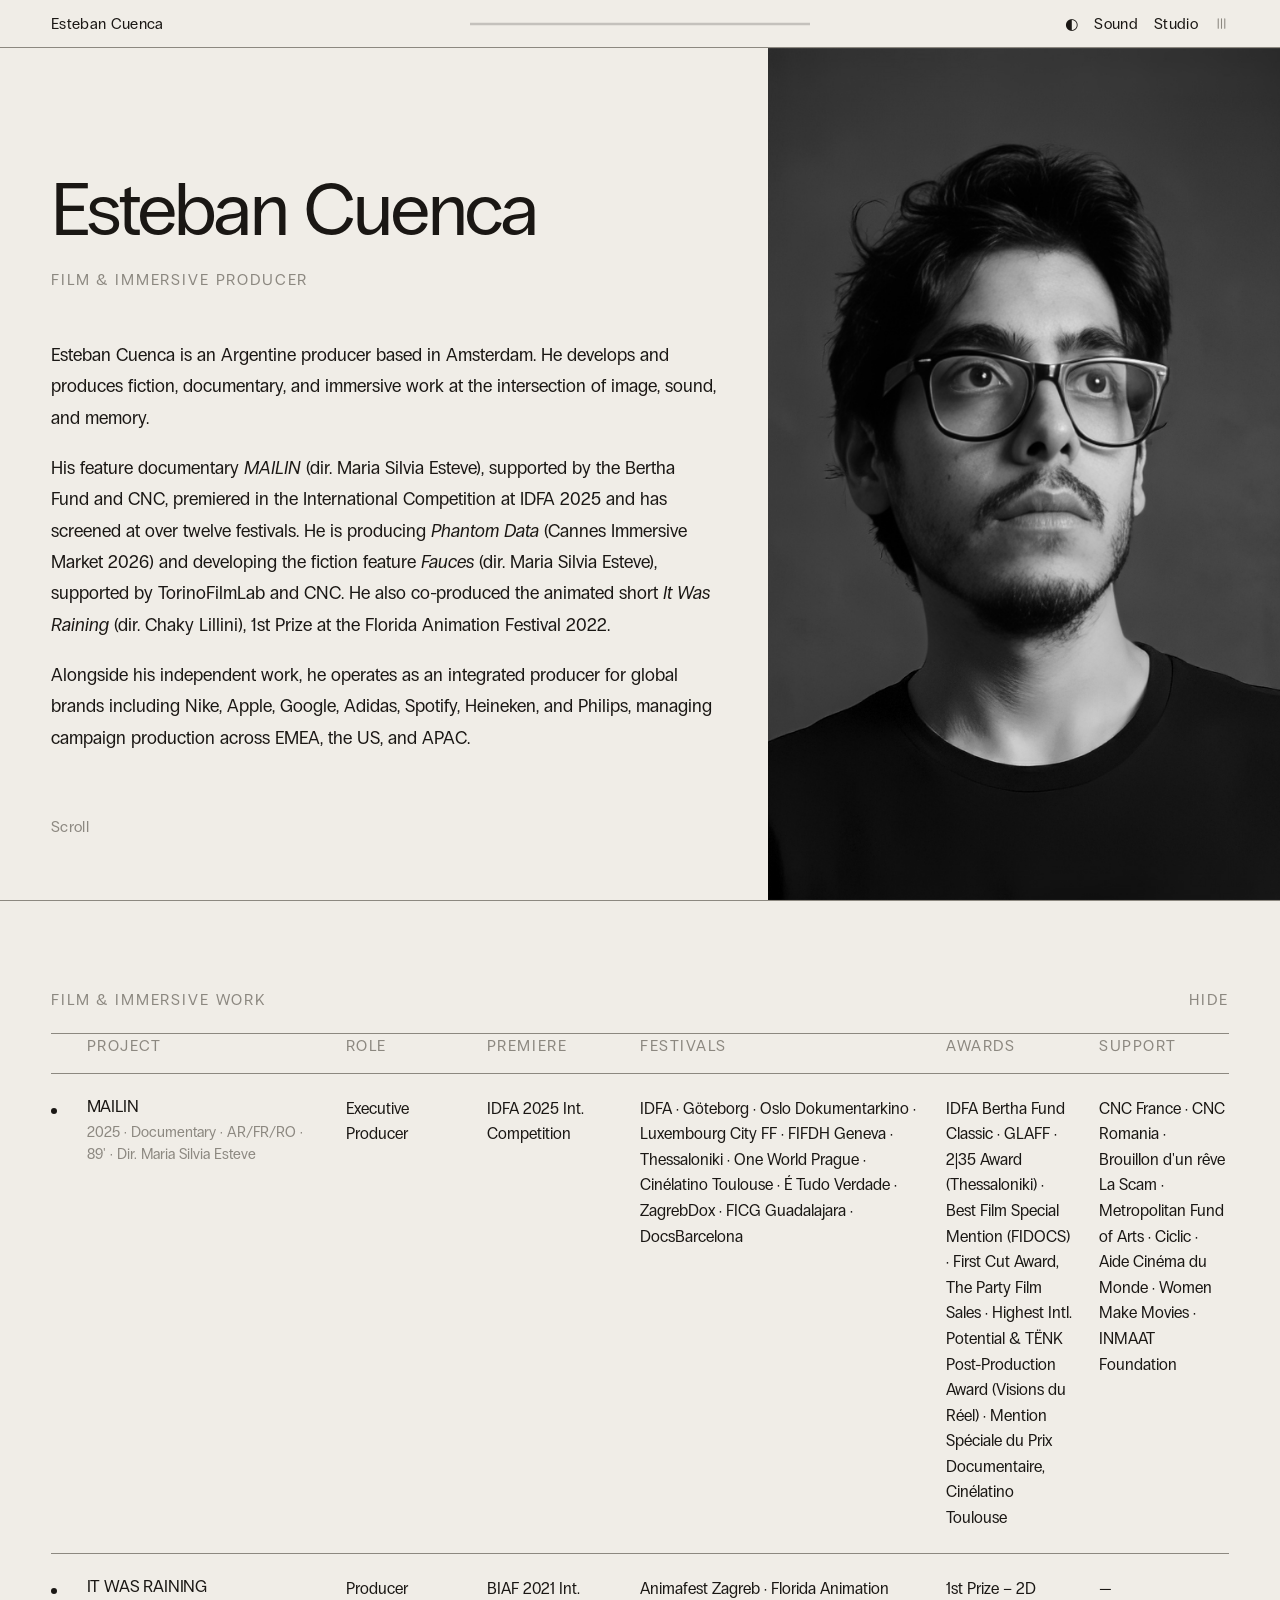
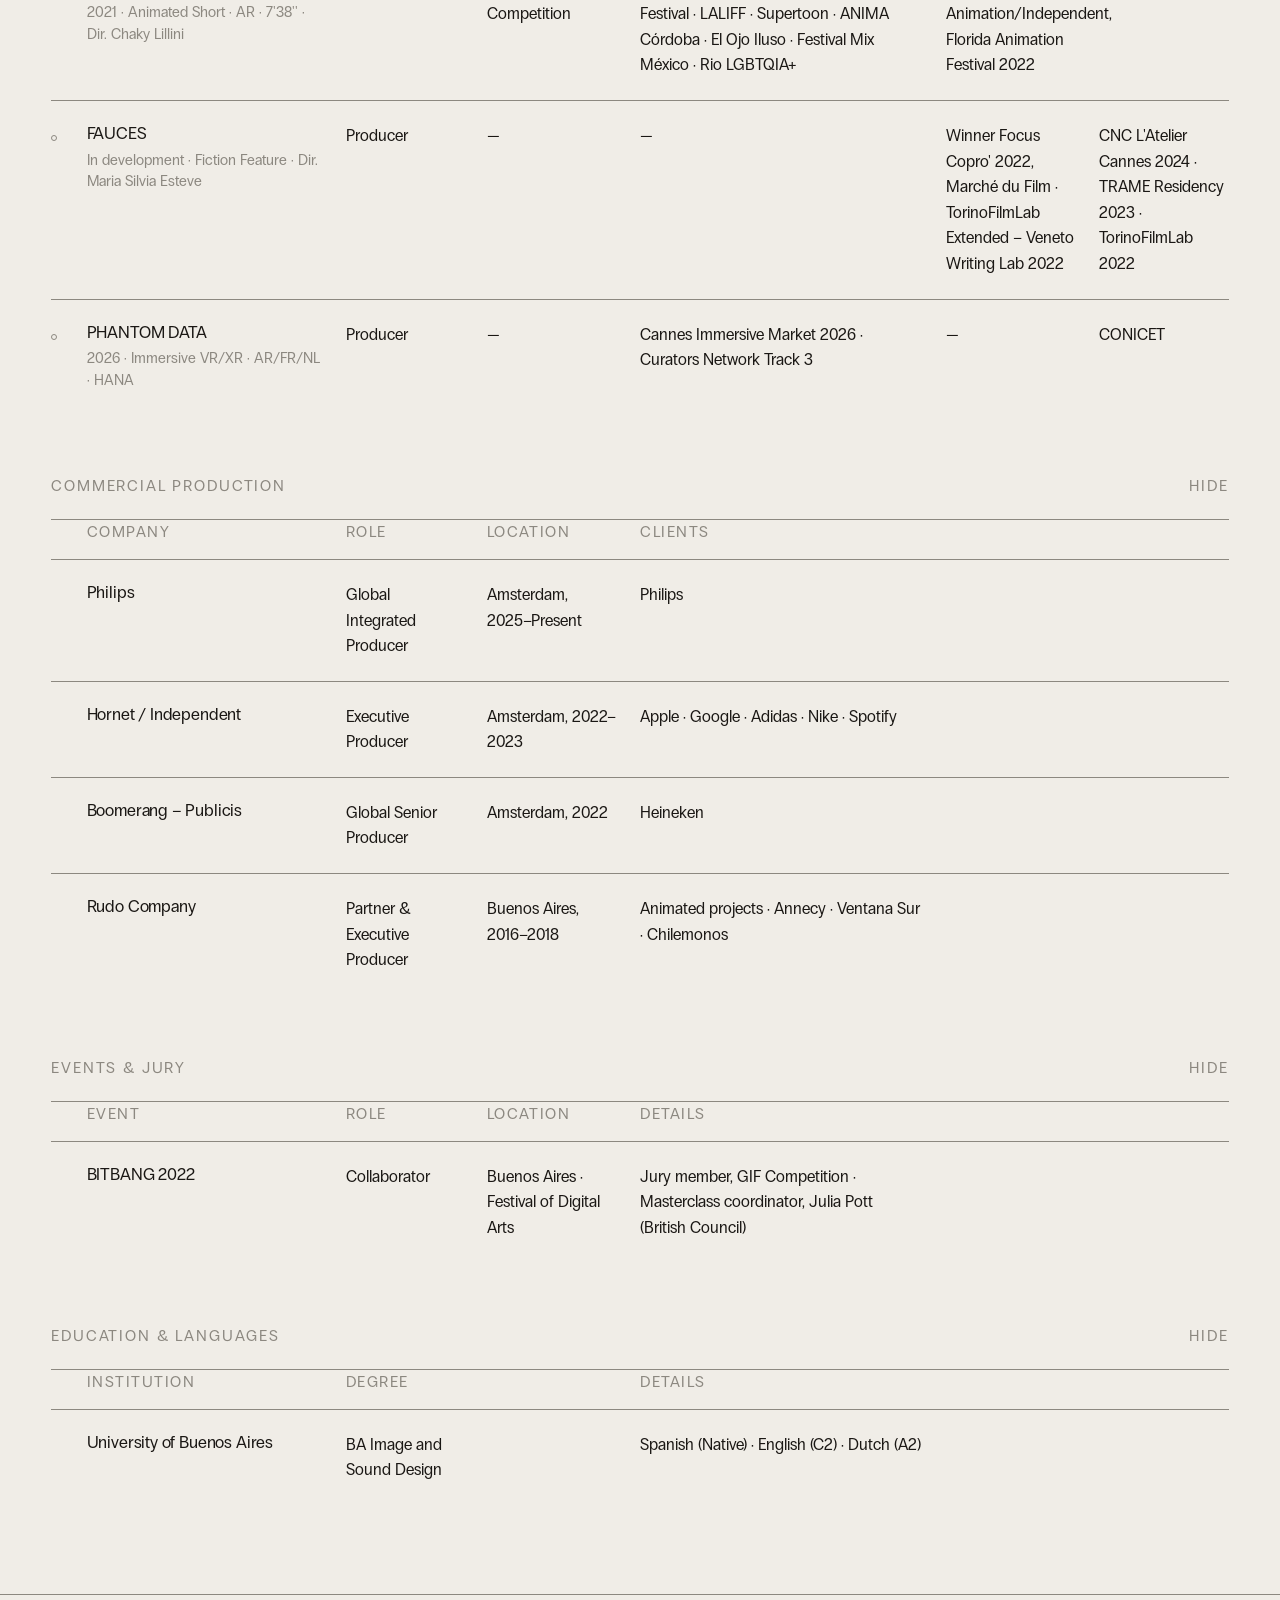
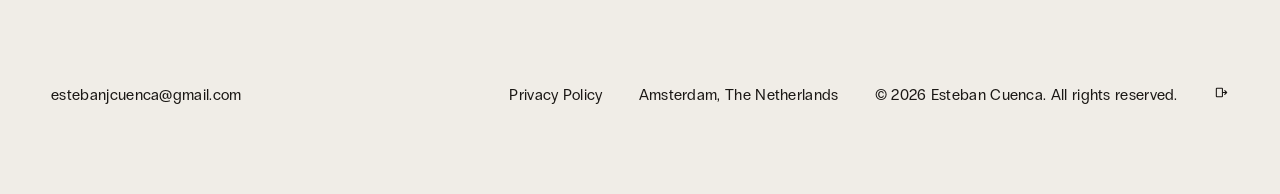
==== index.html @ 297f6da3 "Unify beat studio colors and polish 2D/3D rendering. Add shared beat-colors palette for dots, bonds," ====
<!DOCTYPE html>
<html lang="en" translate="no" class="notranslate">
<head>
<meta charset="UTF-8">
<meta name="viewport" content="width=device-width, initial-scale=1">
<meta http-equiv="content-language" content="en">
<meta name="google" content="notranslate">
<title>Esteban Cuenca</title>
<meta name="description" content="Esteban Cuenca — Film & Immersive Producer based in Amsterdam.">
<meta name="author" content="Esteban Cuenca">
<meta property="og:type" content="website">
<meta property="og:title" content="Esteban Cuenca — Film & Immersive Producer">
<meta property="og:description" content="Documentary, fiction, and immersive work at the intersection of image, sound, and memory.">
<meta property="og:url" content="https://estebanjcuenca.github.io/esteban-cuenca-site/">
<meta property="og:image" content="https://estebanjcuenca.github.io/esteban-cuenca-site/photo.jpg">
<script type="application/ld+json">
{
  "@context": "https://schema.org",
  "@type": "Person",
  "name": "Esteban Cuenca",
  "jobTitle": "Film & Immersive Producer",
  "url": "https://estebanjcuenca.github.io/esteban-cuenca-site/",
  "email": "estebanjcuenca@gmail.com",
  "address": { "@type": "PostalAddress", "addressLocality": "Amsterdam" }
}
</script>
<script>if(localStorage.getItem('ec-dark')==='1')document.documentElement.classList.add('dark')</script>
<script>document.documentElement.classList.add('browse-mode')</script>
<link rel="stylesheet" href="fonts.css" media="print" onload="this.media='all'">
<noscript><link rel="stylesheet" href="fonts.css"></noscript>
<link rel="stylesheet" href="styles.css">
<link rel="stylesheet" href="studio.css">
<link rel="stylesheet" href="print.css">
</head>
<body>

<header id="toolbar">
  <span id="toolbar-name">Esteban Cuenca</span>
  <div id="nav-vibe" aria-hidden="true">
    <svg class="nav-vibe-svg" viewBox="0 0 200 24" preserveAspectRatio="none" aria-hidden="true">
      <path class="nav-vibe-path" d="M0 12 L200 12"></path>
    </svg>
  </div>
  <div id="toolbar-site" class="toolbar-actions">
    <button class="tb-btn" id="btn-dark" onclick="toggleDark()" title="Toggle dark mode">◐</button>
    <button class="tb-btn" id="btn-sound-mode" onclick="toggleSound()" title="Sound hover vs Music sequencer">Sound</button>
    <button class="tb-btn" id="btn-studio" onclick="toggleStudio()" title="Beat studio">Studio</button>
    <button class="tb-btn tb-icon-btn" id="btn-hover-settings" onclick="toggleHoverPanel()" title="Table hover settings" aria-label="Table hover settings">
      <svg class="tb-icon tb-menu-icon" viewBox="0 0 16 16" width="15" height="15" aria-hidden="true">
        <path d="M3 4.5h10M3 8h10M3 11.5h10" stroke="currentColor" stroke-width="1.15" stroke-linecap="round"/>
      </svg>
    </button>
  </div>
  <div id="toolbar-export" class="toolbar-actions" hidden>
    <button class="tb-btn" id="btn-nav-back" type="button">Back</button>
  </div>
</header>

<aside id="hover-panel" class="audio-drawer" aria-hidden="true">
  <header class="sl-header">
    <h2 class="sl-title">Table hover</h2>
    <button class="sl-close" data-action="close-hover" type="button" aria-label="Close">
      <svg class="sl-close-icon" viewBox="0 0 16 16" width="14" height="14" aria-hidden="true">
        <path d="M4 4l8 8M12 4l-8 8" stroke="currentColor" stroke-width="1.2" stroke-linecap="round"/>
      </svg>
    </button>
  </header>
  <div class="sl-panel-body">
    <section class="sl-block sl-block-music" id="hover-music-seq" hidden>
      <h3 class="sl-block-title">Sequencer</h3>
      <p class="sp-hint">Music mode — step grids on <strong>Film</strong> and <strong>Commercial</strong> rows. Click steps to pattern; loop runs when the grid has notes. BPM is shared with Beat Studio.</p>
      <div class="sl-field sl-field-block">
        <label class="sl-field-label">Row sequencers</label>
        <button type="button" class="sp-seg-btn active" id="music-seq-enabled" data-action="music-seq-toggle" aria-pressed="true">On</button>
      </div>
      <div class="sl-knob-grid sl-knob-grid-global">
        <div class="sl-field sl-field-block">
          <label class="sl-field-label">Steps</label>
          <div class="sp-seg" data-param="steps">
            <button class="sp-seg-btn" data-val="8">8</button>
            <button class="sp-seg-btn active" data-val="16">16</button>
          </div>
        </div>
        <div class="sl-field">
          <label class="sl-field-label">Swing</label>
          <input class="sp-range" data-param="swing" type="range" min="0.5" max="0.65" step="0.01" value="0.54">
          <span class="sp-val" id="sp-swing-val">0.54</span>
        </div>
        <div class="sl-field sl-field-block">
          <label class="sl-field-label">Humanize</label>
          <div class="sp-seg" data-param="humanize">
            <button class="sp-seg-btn" data-val="0">Off</button>
            <button class="sp-seg-btn" data-val="1">On</button>
          </div>
        </div>
        <div class="sl-field sl-field-block">
          <label class="sl-field-label">Quantize notes</label>
          <div class="sp-seg" data-param="quantizeNotes">
            <button class="sp-seg-btn active" data-val="1">On</button>
            <button class="sp-seg-btn" data-val="0">Off</button>
          </div>
        </div>
      </div>
    </section>
    <section class="sl-block sl-block-global sl-block-browse">
      <p class="sp-hint">CV row hover — separate from the beat maker. Move across rows on the résumé to play tone.</p>
      <div class="sl-wave-picker sl-wave-picker-global">
        <span class="sl-field-label">Hover wave</span>
        <div class="sl-wave-grid sp-seg" data-param="wave" data-scope="global">
          <button class="sl-wave-btn sp-seg-btn" type="button" data-val="sine">Sine</button>
          <button class="sl-wave-btn sp-seg-btn" type="button" data-val="triangle">Tri</button>
          <button class="sl-wave-btn sp-seg-btn active" type="button" data-val="sawtooth">Saw</button>
          <button class="sl-wave-btn sp-seg-btn" type="button" data-val="square">Sqr</button>
        </div>
      </div>
      <div class="sl-knob-grid sl-knob-grid-global">
        <div class="sl-field sl-field-block">
          <label class="sl-field-label">Row hover</label>
          <div class="sp-seg" data-param="mode">
            <button class="sp-seg-btn active" data-val="harmonic">Hold</button>
            <button class="sp-seg-btn" data-val="arpeggio">Arp</button>
          </div>
        </div>
        <div class="sl-field">
          <label class="sl-field-label">High-pass</label>
          <input class="sp-range" data-param="browseHp" type="range" min="40" max="320" step="5" value="80">
          <span class="sp-val" id="sp-browseHp-val">80 Hz</span>
        </div>
        <div class="sl-field">
          <label class="sl-field-label">Reverb</label>
          <input class="sp-range" data-param="reverbAmt" type="range" min="0" max="0.4" step="0.01" value="0.14">
          <span class="sp-val" id="sp-reverbAmt-val">14%</span>
        </div>
        <div class="sl-field">
          <label class="sl-field-label">Poly floor</label>
          <input class="sp-range" data-param="browsePolyFloor" type="range" min="0.1" max="0.6" step="0.02" value="0.28">
          <span class="sp-val" id="sp-browsePolyFloor-val">28%</span>
        </div>
        <div class="sl-field">
          <label class="sl-field-label">Poly curve</label>
          <input class="sp-range" data-param="browsePolyPow" type="range" min="0.2" max="0.9" step="0.02" value="0.48">
          <span class="sp-val" id="sp-browsePolyPow-val">0.48</span>
        </div>
      </div>
    </section>
  </div>
</aside>

<aside id="studio-panel" class="audio-drawer" aria-hidden="true">
  <header class="sl-header">
    <h2 class="sl-title" id="sl-title">Beat Studio</h2>
    <button class="sl-close" data-action="close-studio" type="button" aria-label="Close">
      <svg class="sl-close-icon" viewBox="0 0 16 16" width="14" height="14" aria-hidden="true">
        <path d="M4 4l8 8M12 4l-8 8" stroke="currentColor" stroke-width="1.2" stroke-linecap="round"/>
      </svg>
    </button>
  </header>
  <div class="sl-panel-body sl-panel-stack">
    <div class="sl-instructions" id="sl-instructions"></div>
    <div class="sl-viz-stack">
      <div class="sl-layer-preview" id="sl-layer-preview">
        <span class="sl-viz-label">Selected dot</span>
        <div class="sl-preview-stage">
          <div id="sl-preview-dot" class="sl-preview-dot is-empty"></div>
        </div>
      </div>
      <div class="sl-viz-block">
        <span class="sl-viz-label">Live mix scope · duck meter</span>
        <canvas id="sl-scope" class="sl-scope" aria-hidden="true"></canvas>
      </div>
      <div class="sl-viz-block">
        <span class="sl-viz-label">Spectrum · band lanes</span>
        <canvas id="sl-spectrum" class="sl-spectrum" aria-hidden="true"></canvas>
      </div>
      <div class="sl-viz-duo">
        <div class="sl-viz-block sl-viz-block-half">
          <span class="sl-viz-label">Compound wave</span>
          <canvas id="sl-wave-shape" class="sl-shape-canvas" aria-hidden="true"></canvas>
        </div>
        <div class="sl-viz-block sl-viz-block-half">
          <span class="sl-viz-label">Filter</span>
          <canvas id="sl-filter-curve" class="sl-shape-canvas" aria-hidden="true"></canvas>
        </div>
      </div>
      <dl class="sl-readout">
        <div><dt>Dot</dt><dd id="sl-ro-layer-id">—</dd></div>
        <div><dt>Note</dt><dd id="sl-ro-note">—</dd></div>
        <div><dt>Filter</dt><dd id="sl-ro-filter">—</dd></div>
        <div><dt>Gain</dt><dd id="sl-ro-gain">—</dd></div>
        <div><dt>Space</dt><dd id="sl-ro-space">—</dd></div>
        <div><dt>Mix</dt><dd id="sl-ro-mix">—</dd></div>
      </dl>
      <button class="sp-test sp-test-full" data-action="test" type="button">&#9654; Preview sound</button>
    </div>

    <div class="sl-settings">
        <section class="sl-block sl-block-studio-global">
          <h3 class="sl-block-title">Loop</h3>
          <p class="sp-hint">1-bar loop — place dots in space. Close = groove; far = solo hit. Layer 0 shows all dots.</p>
          <div class="sl-knob-grid sl-knob-grid-global">
            <div class="sl-field">
              <label class="sl-field-label">BPM</label>
              <input class="sp-range" data-param="bpm" type="range" min="50" max="150" step="1" value="88">
              <span class="sp-val" id="sp-bpm-val">88</span>
            </div>
            <div class="sl-field">
              <label class="sl-field-label">Root pitch</label>
              <input class="sp-range" id="sl-beat-root" type="range" min="55" max="220" step="1" value="110">
              <span class="sp-val" id="sl-beat-root-val">A2 · 110 Hz</span>
            </div>
            <div class="sl-field sl-field-block sl-field-span">
              <label class="sl-field-label">Scale</label>
              <div class="sp-seg sp-seg-compact" id="sl-beat-scale-seg">
                <button class="sp-seg-btn active" type="button" data-val="pent">Pent</button>
                <button class="sp-seg-btn" type="button" data-val="major">Major</button>
                <button class="sp-seg-btn" type="button" data-val="minor">Minor</button>
              </div>
            </div>
          </div>
        </section>

        <p class="sp-hint sl-layer-empty" id="sl-layer-empty">Layer 0 — all dots active. Tap a dot or pick an element; hold the pad to place a hit.</p>
        <ul class="sl-loop-list" id="sl-loop-list" hidden></ul>

        <section class="sl-block sl-block-layer" id="sl-block-layer" hidden>
          <div class="sl-dot-head">
            <h3 class="sl-block-title" id="sl-env-title">Environment</h3>
            <button class="sp-solo-hold" data-action="solo-hold" type="button" title="Hold to hear only this dot">Solo</button>
          </div>
          <h3 class="sl-block-title sl-dot-subtitle" id="sl-layer-title">Dot</h3>
          <p class="sp-hint sl-loop-note" id="sl-loop-note">—</p>

          <h4 class="sl-subtitle">1 · Element</h4>
          <p class="sp-hint" id="sl-preset-hint">Pick which layer to place — each keeps its own sound settings.</p>
          <div class="sl-presets" data-scope="env">
            <button class="sl-preset-btn" type="button" data-action="env-pick" data-env="kick">Kick</button>
            <button class="sl-preset-btn" type="button" data-action="env-pick" data-env="hat">Hat</button>
            <button class="sl-preset-btn" type="button" data-action="env-pick" data-env="clap">Clap</button>
            <button class="sl-preset-btn" type="button" data-action="env-pick" data-env="bass">Bass</button>
            <button class="sl-preset-btn" type="button" data-action="env-pick" data-env="bright">Lead</button>
            <button class="sl-preset-btn" type="button" data-action="env-pick" data-env="minimal">Soft</button>
          </div>

          <h4 class="sl-subtitle">2 · Layer sound</h4>
          <p class="sp-hint sl-env-editing" id="sl-env-editing">Each element is its own machine — pick above to tune.</p>
          <div class="sl-env-sound-panel">
            <div class="sl-wave-picker sl-env-wave" id="sl-env-wave">
              <span class="sl-field-label">Oscillator wave</span>
              <div class="sl-wave-grid sp-seg" data-param="wave" data-scope="env">
                <button class="sl-wave-btn sp-seg-btn" type="button" data-val="sine">Sine</button>
                <button class="sl-wave-btn sp-seg-btn" type="button" data-val="triangle">Tri</button>
                <button class="sl-wave-btn sp-seg-btn active" type="button" data-val="sawtooth">Saw</button>
                <button class="sl-wave-btn sp-seg-btn" type="button" data-val="square">Sqr</button>
              </div>
            </div>
            <p class="sp-hint sl-env-drum-wave-hint">Kick · Hat · Clap use drum samples — no oscillator wave.</p>
            <div class="sl-knob-grid sl-env-sound-grid">
              <div class="sl-field">
                <label class="sl-field-label">Volume</label>
                <input class="sp-range" data-param="gain" data-scope="env" type="range" min="0" max="0.55" step="0.005" value="0.13">
                <span class="sp-val" id="sp-gain-val">13%</span>
              </div>
              <div class="sl-field">
                <label class="sl-field-label" id="sl-env-decay-label">Release</label>
                <input class="sp-range" data-param="decay" data-scope="env" id="sl-env-decay" type="range" min="0.2" max="4" step="0.1" value="1.1">
                <span class="sp-val" id="sp-decay-val">1.1s</span>
              </div>
              <div class="sl-field sl-dot-melodic-only">
                <label class="sl-field-label">Attack</label>
                <input class="sp-range" data-param="attack" data-scope="env" type="range" min="0.02" max="0.6" step="0.01" value="0.11">
                <span class="sp-val" id="sp-attack-val">110ms</span>
              </div>
              <div class="sl-field sl-dot-melodic-only">
                <label class="sl-field-label">Detune</label>
                <input class="sp-range" data-param="detune" data-scope="env" type="range" min="-50" max="50" step="1" value="0">
                <span class="sp-val" id="sp-detune-val">0&#xa2;</span>
              </div>
              <div class="sl-field">
                <label class="sl-field-label">Tone</label>
                <input class="sp-range" data-param="browseTone" data-scope="env" type="range" min="0" max="1" step="0.01" value="0.58">
                <span class="sp-val" id="sp-browseTone-val">58%</span>
              </div>
              <div class="sl-field">
                <label class="sl-field-label" id="sl-env-harm-label">Harmonics</label>
                <input class="sp-range" data-param="browseHarmonics" data-scope="env" type="range" min="0" max="1" step="0.02" value="0.58">
                <span class="sp-val" id="sp-browseHarmonics-val">58%</span>
              </div>
              <div class="sl-field sl-dot-drum-only">
                <label class="sl-field-label">Sub / body</label>
                <input class="sp-range" data-param="browseSubMix" data-scope="env" type="range" min="0" max="0.35" step="0.005" value="0.08">
                <span class="sp-val" id="sp-browseSubMix-val">8%</span>
              </div>
              <div class="sl-field">
                <label class="sl-field-label">Filter min</label>
                <input class="sp-range" data-param="browseFilterMin" data-scope="env" type="range" min="80" max="8000" step="20" value="320">
                <span class="sp-val" id="sp-browseFilterMin-val">320 Hz</span>
              </div>
              <div class="sl-field">
                <label class="sl-field-label">Filter max</label>
                <input class="sp-range" data-param="browseFilterMax" data-scope="env" type="range" min="400" max="14000" step="50" value="7200">
                <span class="sp-val" id="sp-browseFilterMax-val">7200 Hz</span>
              </div>
              <div class="sl-field sl-dot-melodic-only">
                <label class="sl-field-label">Filter Q</label>
                <input class="sp-range" data-param="browseFilterQ" data-scope="env" type="range" min="0.2" max="3" step="0.02" value="0.72">
                <span class="sp-val" id="sp-browseFilterQ-val">0.72</span>
              </div>
              <div class="sl-field">
                <label class="sl-field-label">Space</label>
                <input class="sp-range" data-param="browseSpace" data-scope="env" type="range" min="0" max="0.45" step="0.01" value="0.07">
                <span class="sp-val" id="sp-browseSpace-val">7%</span>
              </div>
              <div class="sl-field sl-dot-melodic-only">
                <label class="sl-field-label">LFO rate</label>
                <input class="sp-range" data-param="browseLfoRate" data-scope="env" type="range" min="0" max="8" step="0.05" value="0">
                <span class="sp-val" id="sp-browseLfoRate-val">Off</span>
              </div>
              <div class="sl-field sl-dot-melodic-only">
                <label class="sl-field-label">LFO depth</label>
                <input class="sp-range" data-param="browseLfoDepth" data-scope="env" type="range" min="0" max="1" step="0.01" value="0.35">
                <span class="sp-val" id="sp-browseLfoDepth-val">35%</span>
              </div>
            </div>
          </div>
          <div class="sl-actions-row sl-env-actions">
            <button class="sp-test" data-action="preview-env" type="button">&#9654; Preview layer</button>
            <button class="sp-test" data-action="reset-browse" type="button">Reset preset</button>
          </div>

          <h4 class="sl-subtitle">3 · Influence</h4>
          <p class="sp-hint sl-influence-layer" id="sl-influence-layer">Pick Kick, Bass, Lead… in section 1 — each layer has its own neighbor coupling.</p>
          <p class="sp-hint"><strong>Reach</strong> = neighbor distance · <strong>Coupling</strong> = bond/duck · <strong>Beat build</strong> = pattern fill · <strong>Melodic blend</strong> = pitch merge. Saved per layer with layer sound.</p>
          <div class="sl-knob-grid sl-influence-grid">
            <div class="sl-field">
              <label class="sl-field-label">Neighbor reach</label>
              <input class="sp-range" id="sl-influence-reach" type="range" min="0" max="100" step="1" value="48">
              <span class="sp-val" id="sl-influence-reach-val">48%</span>
            </div>
            <div class="sl-field">
              <label class="sl-field-label">Coupling strength</label>
              <input class="sp-range" id="sl-influence-coupling" type="range" min="0" max="100" step="1" value="50">
              <span class="sp-val" id="sl-influence-coupling-val">50%</span>
            </div>
            <div class="sl-field">
              <label class="sl-field-label">Harmonize pull</label>
              <input class="sp-range" id="sl-influence-pull" type="range" min="0" max="100" step="1" value="28">
              <span class="sp-val" id="sl-influence-pull-val">28%</span>
            </div>
            <div class="sl-field">
              <label class="sl-field-label">Beat build</label>
              <input class="sp-range" id="sl-influence-beat-build" type="range" min="0" max="100" step="1" value="50">
              <span class="sp-val" id="sl-influence-beat-build-val">50%</span>
            </div>
            <div class="sl-field">
              <label class="sl-field-label">Melodic blend</label>
              <input class="sp-range" id="sl-influence-melodic" type="range" min="0" max="100" step="1" value="50">
              <span class="sp-val" id="sl-influence-melodic-val">50%</span>
            </div>
            <div class="sl-field sl-field-block sl-field-span">
              <label class="sl-field-label">Snap beat (X)</label>
              <div class="sp-seg sp-seg-compact" id="sl-influence-snapBeat-seg">
                <button class="sp-seg-btn active" type="button" data-val="1">On</button>
                <button class="sp-seg-btn" type="button" data-val="0">Off</button>
              </div>
            </div>
            <div class="sl-field sl-field-block sl-field-span">
              <label class="sl-field-label">Snap pitch (Y)</label>
              <div class="sp-seg sp-seg-compact" id="sl-influence-snapPitch-seg">
                <button class="sp-seg-btn active" type="button" data-val="1">On</button>
                <button class="sp-seg-btn" type="button" data-val="0">Off</button>
              </div>
            </div>
            <div class="sl-field sl-field-block sl-field-span">
              <label class="sl-field-label">Auto harmonize on drag</label>
              <div class="sp-seg sp-seg-compact" id="sl-influence-autoHarmonize-seg">
                <button class="sp-seg-btn active" type="button" data-val="1">On</button>
                <button class="sp-seg-btn" type="button" data-val="0">Off</button>
              </div>
            </div>
          </div>
          <blockquote class="sl-influence-quoted sp-hint">
            <strong>Per-dot (inactive)</strong> — Presence (Z) will scale harmonize pull per sphere. Layer sliders above apply to every dot on that element for now.
          </blockquote>
          <p class="sp-hint sl-influence-effective" id="sl-influence-effective-pull">Pick a layer in section 1 to tune how its dots connect to neighbors.</p>
          <p class="sp-hint sl-influence-readout" id="sl-influence-readout">Select a dot to see neighbor pull.</p>
          <div class="sl-actions-row sl-influence-actions">
            <button class="sp-test" data-action="harmonize-now" type="button">Harmonize selected dot</button>
          </div>

          <h4 class="sl-subtitle">4 · Dot</h4>
          <p class="sp-hint sl-pitch-hint">↔ beat (X) · ↕ pitch (Y) · size · level. Layer influence (section 3) sets neighbor coupling for all dots on that element.</p>
          <p class="sp-hint sl-spatial-map-hint" id="sl-spatial-map-hint">Y maps to pentatonic scale notes per layer · X = step in 16-beat loop · Z = loudness + pull strength.</p>

          <div class="sl-knob-grid sl-dot-timing">
            <div class="sl-field">
              <label class="sl-field-label">Beat offset</label>
              <input class="sp-range" id="sl-loop-step" type="range" min="0" max="15" step="1" value="0">
              <span class="sp-val" id="sl-loop-step-val">1</span>
            </div>
            <div class="sl-field">
              <label class="sl-field-label">Size</label>
              <input class="sp-range" id="sl-loop-size" type="range" min="0.08" max="1" step="0.02" value="0.35">
              <span class="sp-val" id="sl-loop-size-val">35%</span>
            </div>
            <div class="sl-field">
              <label class="sl-field-label">Level</label>
              <input class="sp-range" id="sl-loop-level" type="range" min="0.4" max="1.5" step="0.02" value="1">
              <span class="sp-val" id="sl-loop-level-val">100%</span>
            </div>
            <div class="sl-field sl-presence-linked sl-field-inactive">
              <label class="sl-field-label">Presence (Z)</label>
              <input class="sp-range" id="sl-loop-presence" type="range" min="0.05" max="0.98" step="0.02" value="0.55" disabled aria-disabled="true" title="Per-dot presence — inactive for now">
              <span class="sp-val" id="sl-loop-presence-val">55%</span>
            </div>
          </div>
          <p class="sp-hint sl-solo-hint">Hold <strong>Solo</strong> to hear only this dot while tuning. Presence (Z) still moves on the pad — per-dot pull scaling is off until enabled.</p>

          <h4 class="sl-subtitle sl-gravity-title">Cluster</h4>
          <p class="sp-hint sl-gravity-hint"><strong>Cluster</strong> = spatial tiers (solo → pulse → groove from neighbor coupling). <strong>Solo/Pulse/Groove</strong> = lock that behavior. <strong>Density</strong> = how fast patterns fill.</p>
          <div class="sl-gravity-controls">
            <div class="sl-field sl-field-block sl-field-span">
              <label class="sl-field-label">Pattern mode</label>
              <div class="sp-seg sp-seg-compact" id="sl-gravity-mode-seg">
                <button class="sp-seg-btn active" type="button" data-val="auto">Cluster</button>
                <button class="sp-seg-btn" type="button" data-val="solo">Solo</button>
                <button class="sp-seg-btn" type="button" data-val="pulse">Pulse</button>
                <button class="sp-seg-btn" type="button" data-val="groove">Groove</button>
              </div>
            </div>
            <div class="sl-field">
              <label class="sl-field-label">Density</label>
              <input class="sp-range" id="sl-gravity-density" type="range" min="0" max="100" step="1" value="28">
              <span class="sp-val" id="sl-gravity-density-val">28%</span>
            </div>
          </div>
          <p class="sl-gravity-summary" id="sl-gravity-summary">
            <span id="sl-gravity-mode">—</span>
            <span class="sl-gravity-sep">·</span>
            <span>coupling <span id="sl-gravity-pull">—</span></span>
            <span class="sl-gravity-sep">·</span>
            <span id="sl-gravity-hits">—</span>
          </p>
          <div class="sl-gravity-strip steps-16" id="sl-gravity-strip" aria-hidden="true"></div>

          <div class="sl-actions-row">
            <button class="sp-test" data-action="remove-loop" type="button">Remove dot</button>
          </div>
        </section>

        <p class="sp-hint" id="sp-marker-count"></p>
        <div class="sl-actions-row">
          <button class="sp-test" data-action="clear-markers" type="button">Clear all dots</button>
        </div>
    </div>
  </div>
</aside>

<section id="hero">
  <div id="hero-text">
    <h1 id="cv-name"></h1>
    <p id="cv-subtitle"></p>
    <div id="cv-bio"></div>
    <p id="hero-scroll" aria-hidden="true"><a href="#cv-sections">Scroll</a></p>
  </div>
  <div id="hero-photo">
    <!-- Photo file is set via `photo:` in content.md frontmatter -->
    <img id="cv-photo" alt="Portrait of Esteban Cuenca" loading="eager" decoding="async">
  </div>
</section>

<div id="a4-stage" hidden>
  <div id="a4-pages">
    <div class="a4-page" id="a4-page-1"></div>
    <div class="a4-page" id="a4-page-2"></div>
  </div>
</div>

<div id="beat-studio" hidden aria-hidden="true">
  <div class="beat-studio-inner">
    <div id="beat-transport" hidden aria-hidden="true"></div>
    <div class="beat-env-bar" id="beat-env-bar" role="toolbar" aria-label="View">
      <button type="button" class="beat-env-btn beat-env-btn-3d active" id="btn-beat-3d" title="Toggle 3D loop view">3D</button>
    </div>
    <div class="beat-workspace">
      <div class="beat-view3d" id="beat-view3d" aria-label="3D loop molecule view">
        <canvas id="beat-view3d-canvas"></canvas>
        <div class="beat-view3d-hud">
          <span class="beat-view3d-title">Loop space</span>
          <span class="beat-view3d-axes">Click sphere · drag XY · shift+drag Z · gold = in tune + on beat · orange = clash</span>
          <span class="beat-view3d-step" id="beat-view3d-step">—</span>
        </div>
      </div>
      <div class="beat-pad-stack">
        <div class="beat-pad influence-zone row-pad" id="beat-pad" role="application" aria-label="Beat space">
          <span class="beat-pad-axis beat-pad-axis-x">Time → (soft grid)</span>
          <span class="beat-pad-axis beat-pad-axis-y">Pitch / tone ↑</span>
        </div>
        <div class="beat-studio-overlay table-sound-overlay" aria-hidden="true"></div>
      </div>
    </div>
  </div>
</div>

<div id="print-work">
  <div id="beat-guide" class="beat-guide" hidden role="status" aria-live="polite">
    <p class="beat-guide-text"></p>
    <button class="beat-guide-dismiss" type="button">Got it</button>
  </div>
  <main id="cv-sections"></main>
  <footer id="cv-footer"></footer>
</div>

<!-- ═══════════════════════════════════════════════════════════════════
     EDIT CONTENT BELOW — pure markdown, no HTML needed
     ═══════════════════════════════════════════════════════════════════ -->

<!-- Shared audio core -->
<script src="js/audio/constants.js"></script>
<script src="js/audio/harmony.js"></script>
<script src="js/audio/store.js"></script>
<script src="js/audio/state.js"></script>
<script src="js/audio/engine.js"></script>
<script src="js/audio/theory.js"></script>
<script src="js/audio/presets.js"></script>
<script src="js/audio/machine-playback.js"></script>
<script src="js/audio/machines.js"></script>
<script src="js/audio/voices.js"></script>
<!-- CV table hover (must load before sound.js — Sound wraps ECAudio.Browse) -->
<script src="js/hover/browse-sound.js"></script>
<script src="js/hover/zones.js"></script>
<script src="js/hover/browse.js"></script>
<script src="js/hover/nav-vibe.js"></script>
<script src="js/audio/sound.js"></script>
<script src="js/audio/seq.js"></script>
<script src="js/audio/knobs.js"></script>
<script src="js/audio/panel-shared.js"></script>
<script src="js/audio/debug.js"></script>
<script src="js/hover/panel-hover.js"></script>
<script src="js/hover/site.js"></script>
<!-- Beat studio — lazy-loaded via studio-loader.js on first Studio open -->
<script src="js/studio/studio-loader.js"></script>
<script src="js/studio/studio-mode.js"></script>
<script src="js/audio/app.js"></script>
<script>
// Site script (CV render, A4 export, dark mode). Audio: js/audio/

// ── Preferences (run before DOMContentLoaded to avoid flash) ──
if (localStorage.getItem('ec-dark') === '1')
  document.documentElement.classList.add('dark');

const _hiddenOnLoad = new Set(
  Object.entries(JSON.parse(localStorage.getItem('ec-hidden') || '{}'  ))
    .filter(([,v]) => v).map(([k]) => k)
);

// ── Dark mode ──────────────────────────────────────────────────
function toggleDark() {
  const on = document.documentElement.classList.toggle('dark');
  localStorage.setItem('ec-dark', on ? '1' : '0');
}

// ── Section hide/show ──────────────────────────────────────────
function toggleSection(id) {
  const sec = document.getElementById(id);
  if (!sec) return;
  const hidden = sec.classList.toggle('sec-hidden');
  sec.querySelector('.sec-toggle').textContent = hidden ? 'Show' : 'Hide';
  const state = JSON.parse(localStorage.getItem('ec-hidden') || '{}');
  state[id] = hidden;
  localStorage.setItem('ec-hidden', JSON.stringify(state));
}

// ── Scroll reveal — sections render visible; optional stagger only ──
function initScrollReveal() {
  const sections = document.querySelectorAll('.cv-section');
  if (!sections.length) return;
  sections.forEach((el) => el.classList.add('visible'));
}

// ── Helpers ────────────────────────────────────────────────────
function slugify(s) {
  return s.toLowerCase().replace(/[^a-z0-9]+/g, '-').replace(/^-|-$/g, '');
}

function parseInline(text) {
  return text
    .replace(/&/g, '&amp;').replace(/</g, '&lt;').replace(/>/g, '&gt;')
    .replace(/\*\*(.+?)\*\*/g, '<strong>$1</strong>')
    .replace(/\*(.+?)\*/g, '<em>$1</em>')
    .replace(/_(.+?)_/g, '<em>$1</em>');
}

// Split a table row on | but respect \| escaped pipes
function splitRow(line) {
  // Replace \| temporarily, split, then restore
  const tmp = line.replace(/\\\|/g, '\x00PIPE\x00');
  const inner = tmp.replace(/^\s*\|\s*|\s*\|\s*$/g, '');
  return inner.split('|').map(c => c.replace(/\x00PIPE\x00/g, '|').trim());
}

// Format a cell: **Bold** becomes title, rest becomes subtitle
function formatCell(text) {
  const m = text.match(/^\*\*(.+?)\*\*\s*[·\-–]?\s*(.*)/);
  if (m) {
    const title = m[1].trim();
    const sub   = m[2].trim();
    return `<span class="ent-title">${parseInline(title)}</span>` +
           (sub ? `<span class="ent-sub">${parseInline(sub)}</span>` : '');
  }
  return parseInline(text);
}

function isSeparatorRow(line) {
  return /^\s*\|?\s*[-:]+[-| :]*$/.test(line);
}

// Split entity cells so Role / location align across all tables
function splitEntityCell(text, kind) {
  const m = text.match(/^\*\*(.+?)\*\*\s*(?:·\s*)?(.*)/s);
  if (!m) return { entityHtml: formatCell(text), role: '', premiere: '' };
  const title = m[1].trim();
  const rest  = m[2].trim();
  const titleHtml = `<span class="ent-title">${parseInline(title)}</span>`;

  if (kind === 'company') {
    const parts = rest.split(/\s*·\s*/).filter(Boolean);
    return {
      entityHtml: titleHtml,
      role: parts[0] || '',
      premiere: parts.slice(1).join(' · ') || ''
    };
  }
  if (kind === 'event') {
    return { entityHtml: titleHtml, role: '', premiere: rest ? parseInline(rest) : '' };
  }
  if (kind === 'institution') {
    return { entityHtml: titleHtml, role: '', degree: rest ? parseInline(rest) : '' };
  }
  return { entityHtml: formatCell(text), role: '', premiere: '' };
}

/* Shared 7-column grid — all tables pad to these slots for horizontal alignment */
const MASTER_COLS = [
  { key: 'status',    cls: 'col-status' },
  { key: 'entity',    cls: 'col-entity' },
  { key: 'role',      cls: 'col-role' },
  { key: 'premiere',  cls: 'col-premiere' },
  { key: 'festivals', cls: 'col-festivals' },
  { key: 'awards',    cls: 'col-awards' },
  { key: 'support',   cls: 'col-support' }
];

const COL_LABELS = {
  film: {
    entity: 'Project', role: 'Role', premiere: 'Premiere',
    festivals: 'Festivals', awards: 'Awards', support: 'Support'
  },
  commercial: {
    entity: 'Company', role: 'Role', premiere: 'Location',
    festivals: 'Clients', awards: '', support: ''
  },
  event: {
    entity: 'Event', role: 'Role', premiere: 'Location',
    festivals: 'Details', awards: '', support: ''
  },
  education: {
    entity: 'Institution', role: 'Degree', premiere: '',
    festivals: 'Details', awards: '', support: ''
  }
};

function tableKind(headers) {
  const hl = headers.map(h => h.toLowerCase());
  if (hl.includes('status')) return 'film';
  if (hl.includes('company')) return 'commercial';
  if (hl.includes('event')) return 'event';
  if (hl.includes('institution')) return 'education';
  return 'generic';
}

function normalizeTable(headers, rows) {
  const hl = headers.map(h => h.toLowerCase());
  const kind = tableKind(headers);
  const labels = COL_LABELS[kind] || COL_LABELS.film;

  const canon = MASTER_COLS.map(col => {
    let cls = col.cls;
    if (col.key === 'festivals' && kind === 'film') cls += ' hide-mobile';
    if ((col.key === 'awards' || col.key === 'support') && kind === 'film') cls += ' hide-mobile';
    return { key: col.key, label: labels[col.key] || '', cls };
  });

  const data = rows.map(cells => {
    const raw = {};
    const html = {};
    hl.forEach((h, i) => { raw[h] = (cells[i] || '').trim(); });

    if (kind === 'film' && raw.project) {
      html.entity = formatCell(raw.project);
    } else if (kind === 'commercial' && raw.company) {
      const s = splitEntityCell(raw.company, 'company');
      html.entity = s.entityHtml;
      raw.role = s.role;
      raw.premiere = s.premiere;
      raw.festivals = raw.clients || '';
    } else if (kind === 'event' && raw.event) {
      const s = splitEntityCell(raw.event, 'event');
      html.entity = s.entityHtml;
      raw.premiere = s.premiere;
      raw.festivals = raw.details || '';
    } else if (kind === 'education' && raw.institution) {
      const s = splitEntityCell(raw.institution, 'institution');
      html.entity = s.entityHtml;
      raw.role = s.degree || '';
      raw.festivals = raw.details || '';
    }

    return { raw, html };
  });

  return { canon, data, kind };
}

// ── Table builder ──────────────────────────────────────────────
function buildTable(headers, rows) {
  const { canon, data } = normalizeTable(headers, rows);

  let out = '<div class="table-wrap"><table class="cv-table"><colgroup>';
  canon.forEach(col => { out += `<col class="${col.cls.split(' ')[0]}">`; });
  out += '</colgroup><thead><tr>';

  canon.forEach(col => {
    const label = col.label ? parseInline(col.label) : '';
    const labelAttr = label ? ` data-label="${label.replace(/"/g, '&quot;')}"` : '';
    out += `<th class="${col.cls}"${labelAttr}>${col.key === 'status' ? '' : label}</th>`;
  });
  out += '</tr></thead><tbody>';

  data.forEach(({ raw, html }) => {
    out += '<tr>';
    canon.forEach(col => {
      const c = ` class="${col.cls}"`;
      const label = col.label ? parseInline(col.label) : col.key;
      const labelAttr = col.key === 'status' ? '' :
        ` data-label="${label.replace(/"/g, '&quot;')}"`;

      if (col.key === 'status') {
        if (!raw.status) {
          out += `<td class="${col.cls} col-status-empty"${labelAttr}></td>`;
        } else {
          const done = raw.status.toLowerCase() === 'done';
          out += `<td${c}><span class="dot ${done ? 'dot-done' : 'dot-wip'}"></span></td>`;
        }
      } else if (col.key === 'entity') {
        const content = html.entity || '';
        out += `<td${c}${labelAttr}>${content}</td>`;
      } else {
        const val = raw[col.key] || '';
        out += `<td${c}${labelAttr}>${val ? parseInline(val) : ''}</td>`;
      }
    });
    out += '</tr>';
  });

  out += '</tbody></table></div>';
  return out;
}

// ── Frontmatter parser ─────────────────────────────────────────
function parseFrontmatter(raw) {
  const m = raw.match(/^\s*---\n([\s\S]*?)\n---\n?([\s\S]*)$/);
  if (!m) return { meta: {}, body: raw };
  const meta = {};
  m[1].split('\n').forEach(line => {
    const colon = line.indexOf(':');
    if (colon < 0) return;
    meta[line.slice(0, colon).trim()] = line.slice(colon + 1).trim();
  });
  return { meta, body: m[2] };
}

// ── Main render ────────────────────────────────────────────────
async function render() {
  let raw = '';
  try {
    const res = await fetch('content.md');
    if (!res.ok) throw new Error('HTTP ' + res.status);
    raw = await res.text();
  } catch (err) {
    console.error('Could not load content.md:', err);
    document.getElementById('cv-bio').innerHTML =
      '<p>Could not load <code>content.md</code>. This site must be served over HTTP — run <code>python3 -m http.server</code> in this folder, or use Live Server.</p>';
    return;
  }
  const { meta, body } = parseFrontmatter(raw);

  // ── Meta fields ──
  if (meta.photo) document.getElementById('cv-photo').src = meta.photo;
  if (meta.subtitle) document.getElementById('cv-subtitle').textContent = meta.subtitle;

  // ── Parse body lines ──
  const lines = body.split('\n');
  let name        = '';
  let bioParts    = [];   // strings + '' for blank lines
  let sections    = [];
  let cur         = null; // current section
  let tblHeaders  = null;
  let tblRows     = [];

  function flushTable() {
    if (cur && tblHeaders) {
      cur.tables.push({ headers: tblHeaders, rows: tblRows });
    }
    tblHeaders = null; tblRows = [];
  }

  for (let i = 0; i < lines.length; i++) {
    const line = lines[i];
    const trimmed = line.trim();

    // H1 = name
    if (trimmed.startsWith('# ') && !trimmed.startsWith('## ')) {
      name = trimmed.slice(2).trim();
      continue;
    }

    // H2 = new section
    if (trimmed.startsWith('## ')) {
      flushTable();
      if (cur) sections.push(cur);
      cur = { title: trimmed.slice(3).trim(), tables: [], paras: [] };
      continue;
    }

    // Table row
    if (trimmed.startsWith('|')) {
      const next = (lines[i + 1] || '').trim();
      if (!tblHeaders && isSeparatorRow(lines[i + 1] || '')) {
        // Header row
        tblHeaders = splitRow(trimmed);
        i++; // skip separator
        continue;
      } else if (tblHeaders && !isSeparatorRow(trimmed)) {
        tblRows.push(splitRow(trimmed));
        continue;
      }
    } else if (tblHeaders) {
      flushTable();
    }

    // Blank line
    if (!trimmed) {
      if (!cur) bioParts.push('');
      continue;
    }

    // Paragraph text
    if (!trimmed.startsWith('#')) {
      if (!cur) bioParts.push(trimmed);
      else      cur.paras.push(trimmed);
    }
  }
  flushTable();
  if (cur) sections.push(cur);

  // ── Set name ──
  document.getElementById('cv-name').textContent = name;
  document.title = name + (meta.subtitle ? ' — ' + meta.subtitle : '');

  const footerRight = [];
  if (meta.privacy) footerRight.push(`<a href="${meta.privacy}">Privacy Policy</a>`);
  if (meta.location) footerRight.push(`<span class="footer-plain">${meta.location}</span>`);
  footerRight.push(`<span class="footer-plain">© ${new Date().getFullYear()} ${name}. All rights reserved.</span>`);
  footerRight.push(`<span class="footer-actions screen-only" id="footer-actions">
    <button class="footer-btn footer-icon-btn" id="btn-export" type="button" title="Export PDF" aria-label="Export PDF">
      <svg class="footer-icon" viewBox="0 0 16 16" width="15" height="15" aria-hidden="true">
        <rect x="2.5" y="3.5" width="6.5" height="9" rx="0.5" stroke="currentColor" stroke-width="1.15" fill="none"/>
        <path d="M9.5 8H13M11.5 6l2 2-2 2" stroke="currentColor" stroke-width="1.15" stroke-linecap="round" stroke-linejoin="round"/>
      </svg>
    </button>
    <span id="footer-export-actions" hidden>
      <button class="footer-btn" id="btn-print" type="button">Print</button>
    </span>
  </span>`);
  const footerLeft = meta.email
    ? `<span class="footer-left"><a href="mailto:${meta.email}">${meta.email}</a></span>` : '';
  const footerRightHtml = footerRight.length
    ? `<span class="footer-right">${footerRight.join('')}</span>` : '';
  document.getElementById('cv-footer').innerHTML = footerLeft + footerRightHtml;

  // ── Render bio: split on blank lines into <p> tags ──
  const bioParas = [];
  let para = [];
  bioParts.forEach(part => {
    if (part === '') {
      if (para.length) { bioParas.push(para.join(' ')); para = []; }
    } else {
      para.push(part);
    }
  });
  if (para.length) bioParas.push(para.join(' '));
  document.getElementById('cv-bio').innerHTML =
    bioParas.map(p => `<p>${parseInline(p)}</p>`).join('');

  // ── Render sections ──
  document.getElementById('cv-sections').innerHTML = sections.map(sec => {
    const slug  = slugify(sec.title);
    const id    = `sec-${slug}`;
    const isBank = ECAudio.MIDI_BANK_SLUGS.indexOf(slug) >= 0;
    const tbls  = sec.tables.map(t => buildTable(t.headers, t.rows)).join('');
    const paras = sec.paras.map(p => `<p>${parseInline(p)}</p>`).join('');
    return `<section class="cv-section visible${isBank ? ' midi-bank' : ''}" id="${id}" data-bank="${slug}">
      <div class="sec-head">
        <span class="sec-label">${parseInline(sec.title)}</span>
        <button class="sec-toggle" onclick="toggleSection('${id}')">Hide</button>
      </div>
      <div class="sec-body"><div class="sec-body-inner">${tbls}${paras}</div></div>
    </section>`;
  }).join('');

  // ── Restore hidden sections ──
  _hiddenOnLoad.forEach(id => {
    const sec = document.getElementById(id);
    if (!sec) return;
    sec.classList.add('sec-hidden');
    const btn = sec.querySelector('.sec-toggle');
    if (btn) btn.textContent = 'Show';
  });

  initInfluenceZones();
  if (ECAudio.BrowseSound && ECAudio.BrowseSound.applyEngine) ECAudio.BrowseSound.applyEngine();
  if (typeof syncHoverPanelUI === 'function') syncHoverPanelUI();
  if (ECAudio.Markers && ECAudio.Markers.initOnLoad) ECAudio.Markers.initOnLoad();
  else if (ECAudio.Markers && ECAudio.Markers.clearAll) ECAudio.Markers.clearAll();
  if (ECAudio.Markers && ECAudio.Markers.scheduleRelayout) ECAudio.Markers.scheduleRelayout();

  // ── Init scroll animations ──
  initScrollReveal();
  requestAnimationFrame(function() {
    if (soundEnabled && typeof syncMusicSequencer === 'function') syncMusicSequencer();
    else if (TrackSeq.unmount) TrackSeq.unmount();
    if (ECAudio.runSoundDiagnostics) ECAudio.runSoundDiagnostics();
  });
}

// ── Export mode: inline A4 preview, print = WYSIWYG ──
var PRINT_PAGE_H_PX = 277 * (96 / 25.4);
var A4_PAGE_W_PX = 210 * (96 / 25.4);
var a4Anchors = { hero: null, work: null };

function isA4Mode() {
  return document.documentElement.classList.contains('a4-mode');
}

function activeNavBar() {
  return document.getElementById('toolbar');
}

function applyWorkScale(pct) {
  var scale = Math.max(0.5, Math.min(1, (pct || 100) / 100));
  document.documentElement.style.setProperty('--a4-work-scale', String(scale));
  var page2 = document.getElementById('a4-page-2');
  if (page2) page2.style.setProperty('--a4-work-scale', String(scale));
}

function autoFitWorkScale() {
  var page2 = document.getElementById('a4-page-2');
  if (!page2) return;
  applyWorkScale(100);
  void page2.offsetHeight;
  if (page2.scrollHeight > PRINT_PAGE_H_PX) {
    applyWorkScale(Math.min(100, Math.round((PRINT_PAGE_H_PX / page2.scrollHeight) * 100)));
  }
}

function preparePrintLayout() {
  if (!isA4Mode()) return;
  autoFitWorkScale();
  syncA4ToolbarOffset();
  updateA4ViewportScale();
}

function syncA4ToolbarOffset() {
  var tb = activeNavBar();
  var stage = document.getElementById('a4-stage');
  if (!tb || !stage || !isA4Mode()) return;
  stage.style.paddingTop = (tb.offsetHeight + 12) + 'px';
}

function updateA4ViewportScale() {
  var pages = document.getElementById('a4-pages');
  if (!pages || !isA4Mode()) return;
  var scale = Math.min(1, (window.innerWidth - 32) / A4_PAGE_W_PX);
  pages.style.zoom = scale < 1 ? String(scale) : '';
}

function mountA4Content() {
  var hero = document.getElementById('hero');
  var work = document.getElementById('print-work');
  var page1 = document.getElementById('a4-page-1');
  var page2 = document.getElementById('a4-page-2');
  if (!hero || !work || !page1 || !page2) return;
  if (!a4Anchors.hero) {
    a4Anchors.hero = { parent: hero.parentNode, next: hero.nextSibling };
    a4Anchors.work = { parent: work.parentNode, next: work.nextSibling };
  }
  page1.appendChild(hero);
  page2.appendChild(work);
}

function unmountA4Content() {
  var hero = document.getElementById('hero');
  var work = document.getElementById('print-work');
  if (!hero || !work || !a4Anchors.hero || !a4Anchors.work) return;
  var hA = a4Anchors.hero;
  var wA = a4Anchors.work;
  if (hA.next) hA.parent.insertBefore(hero, hA.next);
  else hA.parent.appendChild(hero);
  if (wA.next) wA.parent.insertBefore(work, wA.next);
  else wA.parent.appendChild(work);
}

function syncExportNav(on) {
  var site = document.getElementById('toolbar-site');
  var exportBar = document.getElementById('toolbar-export');
  if (site) site.hidden = on;
  if (exportBar) exportBar.hidden = !on;
}

function setA4Mode(on) {
  var html = document.documentElement;
  var stage = document.getElementById('a4-stage');
  var footerExport = document.getElementById('btn-export');
  var footerExportActions = document.getElementById('footer-export-actions');
  if (on) {
    mountA4Content();
    html.classList.add('a4-mode');
    syncExportNav(true);
    if (stage) stage.removeAttribute('hidden');
    if (footerExport) footerExport.hidden = true;
    if (footerExportActions) footerExportActions.hidden = false;
    if (typeof exitBeatStudio === 'function') exitBeatStudio(true);
    else if (typeof closeHoverPanel === 'function') closeHoverPanel();
    else if (typeof closeStudioPanel === 'function') closeStudioPanel();
    preparePrintLayout();
    window.scrollTo(0, 0);
  } else {
    html.classList.remove('a4-mode');
    syncExportNav(false);
    if (stage) {
      stage.setAttribute('hidden', '');
      stage.style.paddingTop = '';
    }
    var pages = document.getElementById('a4-pages');
    if (pages) pages.style.zoom = '';
    var page2 = document.getElementById('a4-page-2');
    if (page2) page2.style.removeProperty('--a4-work-scale');
    document.documentElement.style.removeProperty('--a4-work-scale');
    if (footerExport) footerExport.hidden = false;
    if (footerExportActions) footerExportActions.hidden = true;
    unmountA4Content();
  }
}

function enterExportMode() {
  setA4Mode(true);
}

function exportA4() {
  if (!isA4Mode()) setA4Mode(true);
  preparePrintLayout();
  window.print();
}

var a4EnteredForPrint = false;

function initA4Controls() {
  if (initA4Controls.bound) return;
  initA4Controls.bound = true;
  document.addEventListener('click', function(e) {
    if (e.target.closest('#btn-export')) { enterExportMode(); return; }
    if (e.target.closest('#btn-print')) { exportA4(); return; }
    if (e.target.closest('#btn-nav-back')) { setA4Mode(false); return; }
  });
  window.addEventListener('resize', function() {
    if (!isA4Mode()) return;
    syncA4ToolbarOffset();
    updateA4ViewportScale();
  });
  window.addEventListener('beforeprint', function() {
    if (!isA4Mode()) {
      a4EnteredForPrint = true;
      setA4Mode(true);
    }
    preparePrintLayout();
  });
  window.addEventListener('afterprint', function() {
    if (a4EnteredForPrint) {
      a4EnteredForPrint = false;
      setA4Mode(false);
    }
  });
}

document.addEventListener('DOMContentLoaded', function() {
  NavVibe.init();
  ECAudio.loadSoundPrefs();
  setA4Mode(false);
  render();
  initA4Controls();
});

</script>

</body>
</html>
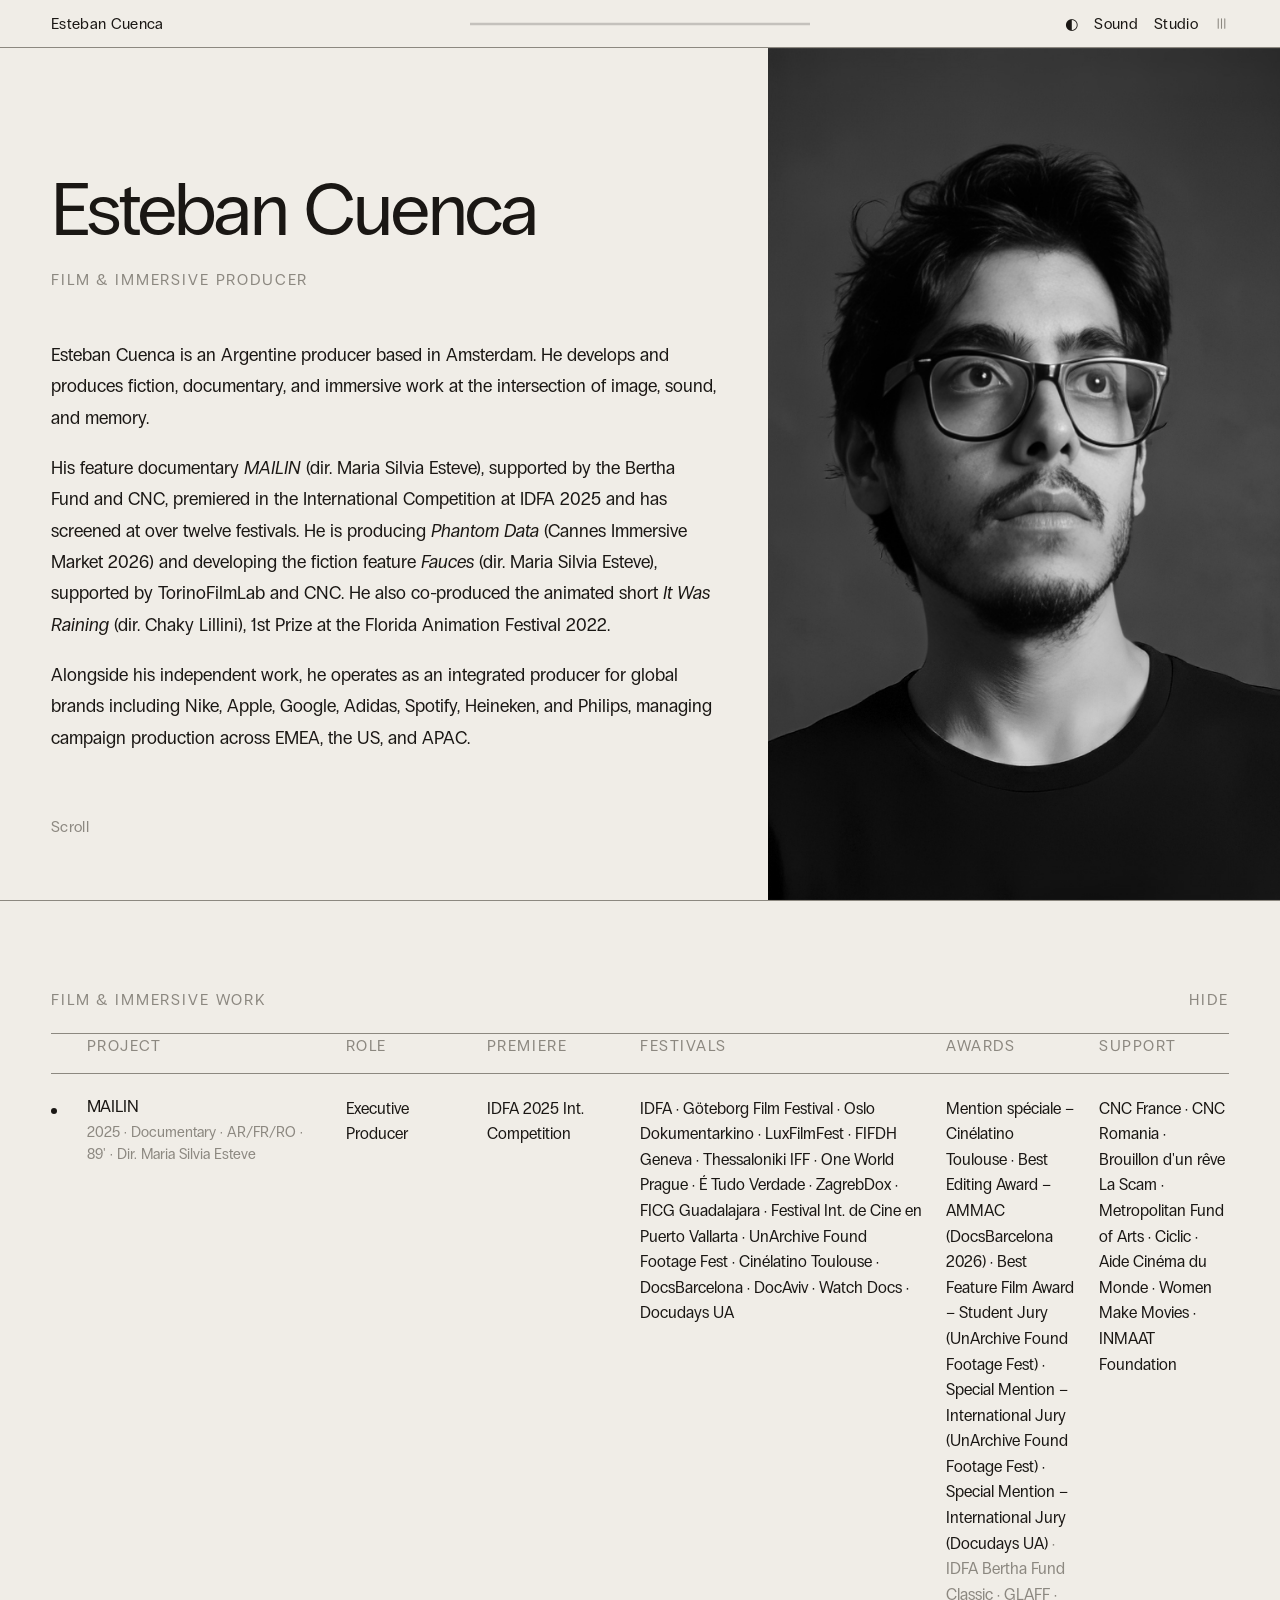
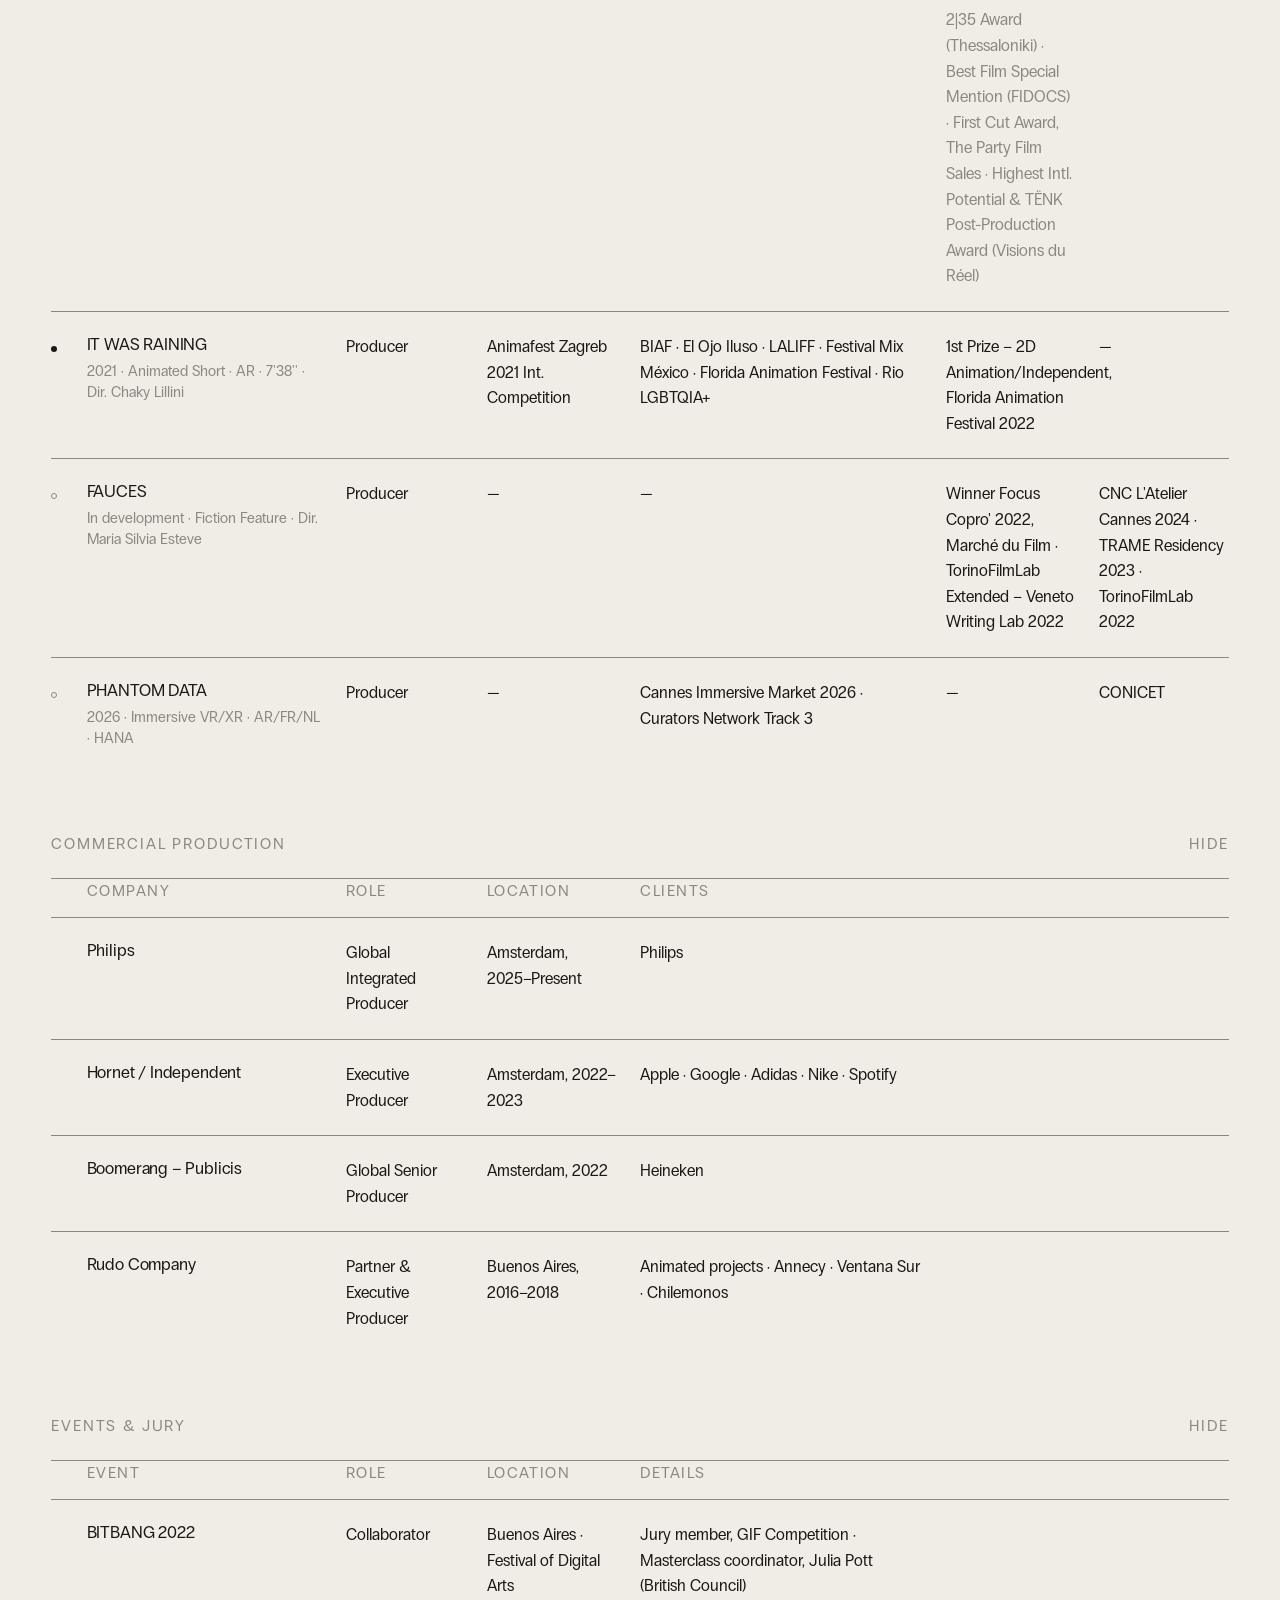
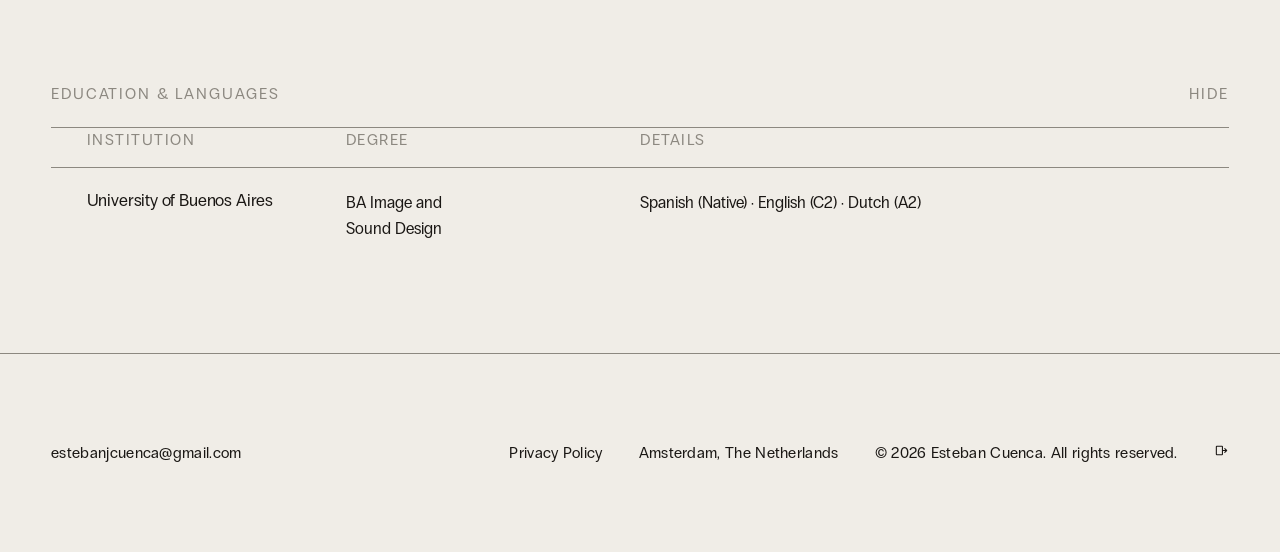
==== commit a50f10d0: "Add synth/arpeggio environments, CV print modes, and EAVE statement. Beat Studio: - Add synth and ar" ====
--- a/index.html
+++ b/index.html
@@ -53,6 +53,8 @@
   </div>
   <div id="toolbar-export" class="toolbar-actions" hidden>
     <button class="tb-btn" id="btn-nav-back" type="button">Back</button>
+    <button class="tb-btn tb-btn-toggle" id="btn-one-page" type="button" title="Switch to one-page layout">1 pg</button>
+    <button class="tb-btn tb-btn-toggle" id="btn-eave" type="button" title="EAVE motivation statement (temp)">EAVE</button>
   </div>
 </header>
 
@@ -239,6 +241,8 @@
             <button class="sl-preset-btn" type="button" data-action="env-pick" data-env="bass">Bass</button>
             <button class="sl-preset-btn" type="button" data-action="env-pick" data-env="bright">Lead</button>
             <button class="sl-preset-btn" type="button" data-action="env-pick" data-env="minimal">Soft</button>
+            <button class="sl-preset-btn" type="button" data-action="env-pick" data-env="synth">Synth</button>
+            <button class="sl-preset-btn" type="button" data-action="env-pick" data-env="arpeggio">Arp</button>
           </div>
 
           <h4 class="sl-subtitle">2 · Layer sound</h4>
@@ -472,6 +476,22 @@
   <div id="a4-pages">
     <div class="a4-page" id="a4-page-1"></div>
     <div class="a4-page" id="a4-page-2"></div>
+    <div class="a4-page" id="a4-eave-page" hidden>
+      <div class="eave-letterhead">
+        <span class="eave-lh-name"></span>
+        <span class="eave-lh-subtitle"></span>
+      </div>
+      <hr class="eave-lh-rule">
+      <div class="eave-body">
+        <h1 class="eave-doc-title"></h1>
+        <div class="eave-paras"></div>
+        <div class="eave-about"></div>
+      </div>
+      <footer class="eave-footer">
+        <span class="eave-footer-email"></span>
+        <span class="eave-footer-location"></span>
+      </footer>
+    </div>
   </div>
 </div>
 
@@ -756,7 +776,16 @@
         out += `<td${c}${labelAttr}>${content}</td>`;
       } else {
         const val = raw[col.key] || '';
-        out += `<td${c}${labelAttr}>${val ? parseInline(val) : ''}</td>`;
+        if (col.key === 'awards' && val.includes('{wip}')) {
+          const sepIdx = val.indexOf('{wip}');
+          const main = val.slice(0, sepIdx).trim();
+          const wip  = val.slice(sepIdx + 5).trim();
+          const mainHtml = main ? parseInline(main) : '';
+          const wipHtml  = wip  ? `<span class="award-wip">${main ? ' · ' : ''}${parseInline(wip)}</span>` : '';
+          out += `<td${c}${labelAttr}>${mainHtml}${wipHtml}</td>`;
+        } else {
+          out += `<td${c}${labelAttr}>${val ? parseInline(val) : ''}</td>`;
+        }
       }
     });
     out += '</tr>';
@@ -863,15 +892,47 @@
   flushTable();
   if (cur) sections.push(cur);
 
+  // ── Separate {eave} sections from CV sections ──
+  const eaveSec = sections.find(s => s.title.includes('{eave}'));
+  sections = sections.filter(s => !s.title.includes('{eave}'));
+  if (eaveSec) {
+    const paras = eaveSec.paras;
+    // Split at "**About HANA FILMS**" — a paragraph that is entirely bold
+    const aboutIdx = paras.findIndex(p => /^\*\*[^*]+\*\*$/.test(p.trim()));
+    const bodyParas = aboutIdx >= 0 ? paras.slice(0, aboutIdx) : paras;
+    const aboutLabel = aboutIdx >= 0 ? paras[aboutIdx].replace(/\*\*/g, '') : null;
+    const aboutParas = aboutIdx >= 0 ? paras.slice(aboutIdx + 1) : [];
+
+    const cleanTitle = eaveSec.title.replace('{eave}', '').trim();
+    const setEl = (sel, html, asText) => {
+      const el = document.querySelector(sel);
+      if (!el) return;
+      if (asText) el.textContent = html; else el.innerHTML = html;
+    };
+    setEl('#a4-eave-page .eave-doc-title', cleanTitle, true);
+    setEl('#a4-eave-page .eave-paras',
+      bodyParas.map(p => `<p>${parseInline(p)}</p>`).join(''));
+    if (aboutLabel) {
+      setEl('#a4-eave-page .eave-about',
+        `<p class="eave-about-label">${aboutLabel}</p>` +
+        aboutParas.map(p => `<p>${parseInline(p)}</p>`).join(''));
+    }
+    // Populate letterhead and footer from parsed meta / DOM
+    setEl('#a4-eave-page .eave-lh-name', name, true);
+    setEl('#a4-eave-page .eave-lh-subtitle', meta.subtitle || '', true);
+    setEl('#a4-eave-page .eave-footer-email', meta.email || '', true);
+    setEl('#a4-eave-page .eave-footer-location', meta.location || '', true);
+  }
+
   // ── Set name ──
   document.getElementById('cv-name').textContent = name;
   document.title = name + (meta.subtitle ? ' — ' + meta.subtitle : '');
 
   const footerRight = [];
-  if (meta.privacy) footerRight.push(`<a href="${meta.privacy}">Privacy Policy</a>`);
-  if (meta.location) footerRight.push(`<span class="footer-plain">${meta.location}</span>`);
-  footerRight.push(`<span class="footer-plain">© ${new Date().getFullYear()} ${name}. All rights reserved.</span>`);
-  footerRight.push(`<span class="footer-actions screen-only" id="footer-actions">
+  if (meta.privacy) footerRight.push(`<a class="footer-privacy" href="${meta.privacy}">Privacy Policy</a>`);
+  if (meta.location) footerRight.push(`<span class="footer-location footer-plain">${meta.location}</span>`);
+  footerRight.push(`<span class="footer-copyright footer-plain">© ${new Date().getFullYear()} ${name}. All rights reserved.</span>`);
+  footerRight.push(`<span class="footer-actions" id="footer-actions">
     <button class="footer-btn footer-icon-btn" id="btn-export" type="button" title="Export PDF" aria-label="Export PDF">
       <svg class="footer-icon" viewBox="0 0 16 16" width="15" height="15" aria-hidden="true">
         <rect x="2.5" y="3.5" width="6.5" height="9" rx="0.5" stroke="currentColor" stroke-width="1.15" fill="none"/>
@@ -952,6 +1013,55 @@
   return document.documentElement.classList.contains('a4-mode');
 }
 
+function isOnePageMode() {
+  return document.documentElement.classList.contains('a4-one-page');
+}
+
+function isEaveMode() {
+  return document.documentElement.classList.contains('a4-eave');
+}
+
+function setOnePageMode(on) {
+  var html = document.documentElement;
+  var btn = document.getElementById('btn-one-page');
+  if (on) {
+    html.classList.add('a4-one-page');
+    if (btn) { btn.textContent = '2 pg'; btn.title = 'Switch to two-page layout'; }
+  } else {
+    html.classList.remove('a4-one-page');
+    if (btn) { btn.textContent = '1 pg'; btn.title = 'Switch to one-page layout'; }
+  }
+  if (isA4Mode()) {
+    unmountA4Content();
+    mountA4Content();
+    preparePrintLayout();
+  }
+}
+
+function setEaveMode(on) {
+  var html = document.documentElement;
+  var btn = document.getElementById('btn-eave');
+  var eavePage = document.getElementById('a4-eave-page');
+  if (on) {
+    html.classList.add('a4-eave');
+    if (btn) btn.classList.add('active');
+    if (eavePage) eavePage.hidden = false;
+    // EAVE always uses the one-page layout for page 1
+    html.classList.add('a4-one-page');
+    var onePgBtn = document.getElementById('btn-one-page');
+    if (onePgBtn) { onePgBtn.textContent = '2 pg'; onePgBtn.title = 'Switch to two-page layout'; }
+  } else {
+    html.classList.remove('a4-eave');
+    if (btn) btn.classList.remove('active');
+    if (eavePage) eavePage.hidden = true;
+  }
+  if (isA4Mode()) {
+    unmountA4Content();
+    mountA4Content();
+    preparePrintLayout();
+  }
+}
+
 function activeNavBar() {
   return document.getElementById('toolbar');
 }
@@ -959,17 +1069,25 @@
 function applyWorkScale(pct) {
   var scale = Math.max(0.5, Math.min(1, (pct || 100) / 100));
   document.documentElement.style.setProperty('--a4-work-scale', String(scale));
+  var page1 = document.getElementById('a4-page-1');
   var page2 = document.getElementById('a4-page-2');
-  if (page2) page2.style.setProperty('--a4-work-scale', String(scale));
+  var eavePg = document.getElementById('a4-eave-page');
+  if (isOnePageMode()) {
+    if (page1)  page1.style.setProperty('--a4-work-scale', String(scale));
+  } else {
+    if (page1)  page1.style.setProperty('--a4-work-scale', String(scale));
+    if (page2)  page2.style.setProperty('--a4-work-scale', String(scale));
+  }
+  if (eavePg) eavePg.style.setProperty('--a4-work-scale', String(scale));
 }
 
 function autoFitWorkScale() {
-  var page2 = document.getElementById('a4-page-2');
-  if (!page2) return;
+  var target = document.getElementById(isOnePageMode() ? 'a4-page-1' : 'a4-page-2');
+  if (!target) return;
   applyWorkScale(100);
-  void page2.offsetHeight;
-  if (page2.scrollHeight > PRINT_PAGE_H_PX) {
-    applyWorkScale(Math.min(100, Math.round((PRINT_PAGE_H_PX / page2.scrollHeight) * 100)));
+  void target.offsetHeight;
+  if (target.scrollHeight > PRINT_PAGE_H_PX) {
+    applyWorkScale(Math.min(100, Math.round((PRINT_PAGE_H_PX / target.scrollHeight) * 100)));
   }
 }
 
@@ -995,29 +1113,46 @@
 }
 
 function mountA4Content() {
-  var hero = document.getElementById('hero');
-  var work = document.getElementById('print-work');
-  var page1 = document.getElementById('a4-page-1');
-  var page2 = document.getElementById('a4-page-2');
+  var hero   = document.getElementById('hero');
+  var work   = document.getElementById('print-work');
+  var footer = document.getElementById('cv-footer');
+  var page1  = document.getElementById('a4-page-1');
+  var page2  = document.getElementById('a4-page-2');
   if (!hero || !work || !page1 || !page2) return;
   if (!a4Anchors.hero) {
-    a4Anchors.hero = { parent: hero.parentNode, next: hero.nextSibling };
-    a4Anchors.work = { parent: work.parentNode, next: work.nextSibling };
-  }
-  page1.appendChild(hero);
-  page2.appendChild(work);
+    a4Anchors.hero   = { parent: hero.parentNode,   next: hero.nextSibling };
+    a4Anchors.work   = { parent: work.parentNode,   next: work.nextSibling };
+    a4Anchors.footer = footer ? { parent: footer.parentNode, next: footer.nextSibling } : null;
+  }
+  if (isOnePageMode()) {
+    page1.appendChild(hero);
+    page1.appendChild(work);
+    if (footer) page1.appendChild(footer); // footer pinned as last child of page
+    page2.hidden = true;
+  } else {
+    page1.appendChild(hero);
+    page2.appendChild(work);
+    if (footer) page2.appendChild(footer); // footer pinned as last child of page
+    page2.hidden = false;
+  }
 }
 
 function unmountA4Content() {
-  var hero = document.getElementById('hero');
-  var work = document.getElementById('print-work');
+  var hero   = document.getElementById('hero');
+  var work   = document.getElementById('print-work');
+  var footer = document.getElementById('cv-footer');
   if (!hero || !work || !a4Anchors.hero || !a4Anchors.work) return;
   var hA = a4Anchors.hero;
   var wA = a4Anchors.work;
+  var fA = a4Anchors.footer;
   if (hA.next) hA.parent.insertBefore(hero, hA.next);
   else hA.parent.appendChild(hero);
   if (wA.next) wA.parent.insertBefore(work, wA.next);
   else wA.parent.appendChild(work);
+  if (footer && fA) {
+    if (fA.next) fA.parent.insertBefore(footer, fA.next);
+    else fA.parent.appendChild(footer);
+  }
 }
 
 function syncExportNav(on) {
@@ -1046,6 +1181,20 @@
     window.scrollTo(0, 0);
   } else {
     html.classList.remove('a4-mode');
+    html.classList.remove('a4-one-page');
+    html.classList.remove('a4-eave');
+    var onePgBtn = document.getElementById('btn-one-page');
+    if (onePgBtn) { onePgBtn.textContent = '1 pg'; onePgBtn.title = 'Switch to one-page layout'; }
+    var eaveBtn = document.getElementById('btn-eave');
+    if (eaveBtn) eaveBtn.classList.remove('active');
+    var eavePage = document.getElementById('a4-eave-page');
+    if (eavePage) eavePage.hidden = true;
+    var page1off  = document.getElementById('a4-page-1');
+    var page2off  = document.getElementById('a4-page-2');
+    var eaveOff   = document.getElementById('a4-eave-page');
+    if (page1off) page1off.style.removeProperty('--a4-work-scale');
+    if (eaveOff)  eaveOff.style.removeProperty('--a4-work-scale');
+    if (page2off) page2off.hidden = false;
     syncExportNav(false);
     if (stage) {
       stage.setAttribute('hidden', '');
@@ -1053,8 +1202,7 @@
     }
     var pages = document.getElementById('a4-pages');
     if (pages) pages.style.zoom = '';
-    var page2 = document.getElementById('a4-page-2');
-    if (page2) page2.style.removeProperty('--a4-work-scale');
+    if (page2off) page2off.style.removeProperty('--a4-work-scale');
     document.documentElement.style.removeProperty('--a4-work-scale');
     if (footerExport) footerExport.hidden = false;
     if (footerExportActions) footerExportActions.hidden = true;
@@ -1081,6 +1229,8 @@
     if (e.target.closest('#btn-export')) { enterExportMode(); return; }
     if (e.target.closest('#btn-print')) { exportA4(); return; }
     if (e.target.closest('#btn-nav-back')) { setA4Mode(false); return; }
+    if (e.target.closest('#btn-one-page')) { setOnePageMode(!isOnePageMode()); return; }
+    if (e.target.closest('#btn-eave')) { setEaveMode(!isEaveMode()); return; }
   });
   window.addEventListener('resize', function() {
     if (!isA4Mode()) return;
--- a/styles.css
+++ b/styles.css
@@ -128,8 +128,17 @@
   position: relative;
   z-index: 2;
 }
-#toolbar-export { margin-left: auto; }
+#toolbar-export { margin-left: auto; gap: 8px; }
 #btn-nav-back { color: var(--ink); }
+#btn-one-page { opacity: 0.7; }
+#btn-one-page:hover { opacity: 1; text-decoration: underline; }
+html.a4-one-page #btn-one-page { opacity: 1; background: var(--ink); color: var(--bg); border-color: var(--ink); }
+#btn-eave { opacity: 0.7; }
+#btn-eave:hover { opacity: 1; text-decoration: underline; }
+#btn-eave.active { opacity: 1; background: var(--ink); color: var(--bg); border-color: var(--ink); }
+/* EAVE page is invisible unless EAVE print mode is active */
+#a4-eave-page { display: none !important; }
+html.a4-eave.a4-mode #a4-eave-page { display: flex !important; }
 .toolbar-sound {
   display: flex;
   align-items: center;
@@ -1077,6 +1086,11 @@
 .dot-done { background: var(--ink); }
 .dot-wip  { border: 1px solid var(--mid); }
 
+/* Awards marked {wip}: visible on site, hidden in any print/export view */
+.award-wip { color: var(--mid); }
+html.a4-mode .award-wip { display: none !important; }
+@media print { .award-wip { display: none !important; } }
+
 /* Entity title + sub */
 .ent-title {
   display: block;
--- a/studio.css
+++ b/studio.css
@@ -236,6 +236,10 @@
 .sl-preset-btn[data-preset="hat"].active { background: hsl(192 48% 38%); border-color: hsl(192 48% 38%); color: #fff; }
 .sl-preset-btn[data-preset="bass"].active { background: hsl(268 52% 42%); border-color: hsl(268 52% 42%); color: #fff; }
 .sl-preset-btn[data-preset="clap"].active { background: hsl(38 68% 44%); border-color: hsl(38 68% 44%); color: #fff; }
+.sl-preset-btn[data-env="synth"].active,
+.sl-preset-btn[data-preset="synth"].active { background: hsl(300 58% 44%); border-color: hsl(300 58% 44%); color: #fff; }
+.sl-preset-btn[data-env="arpeggio"].active,
+.sl-preset-btn[data-preset="arpeggio"].active { background: hsl(172 62% 38%); border-color: hsl(172 62% 38%); color: #fff; }
 
 #studio-panel.sl-dot-no-preset .sl-dot-synth-only { opacity: 0.45; pointer-events: none; }
 .sl-env-sound-panel { margin-bottom: 4px; }
@@ -442,6 +446,8 @@
 .beat-env-btn[data-env="bass"].active { background: hsl(268 52% 42%); border-color: hsl(268 52% 42%); color: #fff; }
 .beat-env-btn[data-env="bright"].active { background: hsl(88 62% 40%); border-color: hsl(88 62% 40%); color: #fff; }
 .beat-env-btn[data-env="minimal"].active { background: hsl(215 28% 48%); border-color: hsl(215 28% 48%); color: #fff; }
+.beat-env-btn[data-env="synth"].active { background: hsl(300 58% 44%); border-color: hsl(300 58% 44%); color: #fff; }
+.beat-env-btn[data-env="arpeggio"].active { background: hsl(172 62% 38%); border-color: hsl(172 62% 38%); color: #fff; }
 .beat-env-btn-all.active {
   background: color-mix(in srgb, var(--ink) 88%, var(--bg));
   border-color: var(--ink);
@@ -514,6 +520,8 @@
 .sl-gravity-bass .sl-gravity-cell.on { background: color-mix(in srgb, hsl(268 52% 42%) 62%, var(--bg)); }
 .sl-gravity-bright .sl-gravity-cell.on { background: color-mix(in srgb, hsl(88 62% 40%) 62%, var(--bg)); }
 .sl-gravity-minimal .sl-gravity-cell.on { background: color-mix(in srgb, hsl(215 28% 48%) 62%, var(--bg)); }
+.sl-gravity-synth .sl-gravity-cell.on { background: color-mix(in srgb, hsl(300 58% 44%) 62%, var(--bg)); }
+.sl-gravity-arpeggio .sl-gravity-cell.on { background: color-mix(in srgb, hsl(172 62% 38%) 62%, var(--bg)); }
 .sl-env-sound-grid { margin-bottom: 4px; }
 .sl-env-actions { margin-bottom: var(--space-sm); }
 #studio-panel.sl-no-dot-selected .sl-gravity-controls,
@@ -699,6 +707,8 @@
 .beat-pad.beat-pad-env-bass { box-shadow: inset 0 0 0 1px color-mix(in srgb, hsl(268 52% 42%) 35%, transparent); }
 .beat-pad.beat-pad-env-bright { box-shadow: inset 0 0 0 1px color-mix(in srgb, hsl(88 62% 40%) 35%, transparent); }
 .beat-pad.beat-pad-env-minimal { box-shadow: inset 0 0 0 1px color-mix(in srgb, hsl(215 28% 48%) 35%, transparent); }
+.beat-pad.beat-pad-env-synth { box-shadow: inset 0 0 0 1px color-mix(in srgb, hsl(300 58% 44%) 35%, transparent); }
+.beat-pad.beat-pad-env-arpeggio { box-shadow: inset 0 0 0 1px color-mix(in srgb, hsl(172 62% 38%) 35%, transparent); }
 
 .sl-dot-subtitle {
   margin: -4px 0 8px;
--- a/print.css
+++ b/print.css
@@ -7,7 +7,7 @@
   --print-nav: 7pt;
   --print-bio: 9pt;
   --print-body: 6.5pt;
-  --print-footer: 7.5pt;
+  --print-footer: 6.5pt;
   --print-footer-gap: 4mm;
   --print-gap-sm: 4mm;
   --print-gap-md: 6mm;
@@ -115,12 +115,22 @@
 }
 html.a4-mode #cv-bio p:last-child { margin-bottom: 0; }
 
-/* Page 2: tables scale via slider */
-html.a4-mode #a4-page-2 {
+/* Page 2: tables scale via slider (page 1 in one-page mode) */
+html.a4-mode:not(.a4-one-page) #a4-page-1,
+html.a4-mode:not(.a4-one-page) #a4-page-2 {
   zoom: var(--a4-work-scale, 1);
 }
+/* 2-page: page-2 is a flex column so its footer sits at the physical bottom */
+html.a4-mode:not(.a4-one-page) #a4-page-2 {
+  display: flex;
+  flex-direction: column;
+}
+html.a4-one-page.a4-mode #a4-page-1 {
+  zoom: var(--a4-work-scale, 1);
+}
 html.a4-mode #print-work {
   display: block !important;
+  flex: 1; /* grows to fill page when parent is a flex column */
 }
 html.a4-mode #cv-sections {
   display: block !important;
@@ -184,7 +194,8 @@
   color: var(--mid);
   font-weight: 400;
   text-align: left;
-  padding: 0 var(--print-cell-x) 2mm 0 !important;
+  vertical-align: middle !important;
+  padding: 1.8mm var(--print-cell-x) 1.8mm 0 !important;
   border-bottom: .25pt solid var(--line);
 }
 html.a4-mode .cv-table th:last-child { padding-right: 0 !important; }
@@ -219,28 +230,261 @@
   justify-content: space-between !important;
   align-items: baseline !important;
   flex-wrap: nowrap !important;
-  gap: var(--print-footer-gap) !important;
+  gap: 0 !important;
   width: 100% !important;
   margin: var(--print-gap-lg) 0 0 !important;
-  padding: var(--print-gap-md) 0 0 !important;
-  border-top: .25pt solid var(--line) !important;
-  font-size: var(--print-footer);
-  letter-spacing: .02em;
-  color: var(--ink);
-}
-html.a4-mode .footer-left { flex-shrink: 0 !important; white-space: nowrap !important; }
+  padding: var(--print-gap-sm) 0 0 !important;
+  border-top: .3pt solid var(--line) !important;
+  font-size: var(--print-footer) !important;
+  letter-spacing: .025em !important;
+  color: var(--mid) !important;
+}
+html.a4-mode .footer-left {
+  flex-shrink: 0 !important;
+  white-space: nowrap !important;
+}
+html.a4-mode .footer-left a {
+  text-decoration: none !important;
+  color: inherit !important;
+}
 html.a4-mode .footer-right {
   display: flex !important;
   flex-shrink: 0 !important;
   flex-wrap: nowrap !important;
   align-items: baseline !important;
   justify-content: flex-end !important;
-  gap: var(--print-footer-gap) !important;
+  gap: 0 !important;
   margin-left: auto !important;
   white-space: nowrap !important;
 }
 html.a4-mode .footer-right > * { flex-shrink: 0 !important; }
+/* Print footer: show only email (left) and location (right) */
+html.a4-mode .footer-privacy,
+html.a4-mode .footer-copyright,
+html.a4-mode .footer-actions { display: none !important; }
 html.a4-mode #hero-scroll { display: none !important; }
+
+/* ── ONE-PAGE MODE ─────────────────────────────────────────────── */
+html.a4-one-page.a4-mode {
+  --print-name: 15pt;
+  --print-bio: 7pt;
+  --print-body: 5.2pt;
+  --print-cell-y: 1mm;
+  --print-cell-x: 2mm;
+  --print-gap-sm: 2mm;
+  --print-gap-md: 3mm;
+  --print-gap-lg: 3.5mm;
+  --print-gap-xl: 3mm;
+  --print-footer: 6.5pt;
+  --print-footer-gap: 3mm;
+}
+
+/* Single page — page is a flex column so footer sits at the very bottom */
+html.a4-one-page.a4-mode #a4-page-1 {
+  display: flex !important;
+  flex-direction: column !important;
+}
+
+/* Single page — hero becomes a compact two-column strip (text + photo) */
+html.a4-one-page.a4-mode #hero {
+  display: grid !important;
+  grid-template-columns: 1fr 32% !important;
+  grid-template-rows: 1fr !important;
+  gap: var(--print-gap-md) !important;
+  align-items: start !important;
+  min-height: 0 !important;
+  height: auto !important;
+  padding: 0 0 6mm !important;
+  margin: 0 0 5mm !important;
+  border-bottom: .25pt solid var(--line) !important;
+}
+
+html.a4-one-page.a4-mode #hero-text {
+  grid-column: 1 !important;
+  grid-row: 1 !important;
+  display: flex !important;
+  flex-direction: column !important;
+  justify-content: flex-start !important;
+  align-self: stretch !important;
+  width: auto !important;
+  height: auto !important;
+  padding: 0 !important;
+}
+/* Bio floats to bottom of text column, aligning with base of photo */
+html.a4-one-page.a4-mode #cv-subtitle {
+  margin-bottom: 0 !important;
+}
+html.a4-one-page.a4-mode #cv-bio {
+  margin-top: auto !important;
+}
+
+/* Photo: smaller column, portrait crop */
+html.a4-one-page.a4-mode #hero-photo {
+  display: flex !important;
+  grid-column: 2 !important;
+  grid-row: 1 !important;
+  align-items: flex-start !important;
+  justify-content: flex-end !important;
+  position: static !important;
+  top: auto !important;
+  order: unset !important;
+  width: 100% !important;
+  height: 72mm !important;
+  max-height: 72mm !important;
+  margin: 0 !important;
+  overflow: hidden !important;
+}
+
+html.a4-one-page.a4-mode #cv-photo {
+  display: block !important;
+  width: auto !important;
+  max-width: 100% !important;
+  height: 100% !important;
+  max-height: 72mm !important;
+  margin: 0 0 0 auto !important;
+  object-fit: cover !important;
+  object-position: top center !important;
+  filter: grayscale(100%) !important;
+}
+
+/* Full bio — all paragraphs, no clamp */
+html.a4-one-page.a4-mode #cv-bio p {
+  display: block !important;
+  overflow: visible !important;
+  -webkit-line-clamp: unset !important;
+  margin-bottom: .75em !important;
+}
+
+html.a4-one-page.a4-mode #cv-bio p:last-child {
+  margin-bottom: 0 !important;
+}
+
+/* Work section: zero margin in one-page (flex: 1 is inherited from the global rule) */
+html.a4-one-page.a4-mode #print-work {
+  margin: 0 !important;
+}
+
+html.a4-one-page.a4-mode .cv-section {
+  margin-bottom: var(--print-gap-md) !important;
+}
+
+/* Drop Support column only — keep Festivals */
+html.a4-one-page.a4-mode .col-support {
+  display: none !important;
+}
+
+/* Redistribute freed Support width across the remaining columns */
+html.a4-one-page.a4-mode .col-entity    { width: 20% !important; }
+html.a4-one-page.a4-mode .col-role      { width: 11% !important; }
+html.a4-one-page.a4-mode .col-premiere  { width: 12% !important; }
+html.a4-one-page.a4-mode .col-festivals { width: 28% !important; }
+html.a4-one-page.a4-mode .col-awards    { width: 26% !important; }
+
+/* Tighter table rows */
+html.a4-one-page.a4-mode .cv-table {
+  line-height: 1.35;
+}
+
+/* Footer tighter */
+html.a4-one-page.a4-mode #cv-footer {
+  margin: var(--print-gap-md) 0 0 !important;
+  padding: var(--print-gap-sm) 0 0 !important;
+}
+
+/* ── END ONE-PAGE MODE ──────────────────────────────────────────── */
+
+/* ── EAVE MODE ──────────────────────────────────────────────────── */
+/* EAVE reuses the one-page layout for page-1; adds a second page   */
+/* with the motivation statement. Purely temporary.                  */
+
+html.a4-eave.a4-mode #a4-eave-page {
+  display: flex !important;
+  flex-direction: column !important;
+  zoom: var(--a4-work-scale, 1); /* matches page-1 scale exactly */
+}
+
+/* ── Letterhead: mirrors page-1 name + subtitle ── */
+html.a4-eave.a4-mode #a4-eave-page .eave-letterhead {
+  display: flex;
+  flex-direction: column;
+  gap: 2mm;
+  margin-bottom: 5mm;
+}
+html.a4-eave.a4-mode #a4-eave-page .eave-lh-name {
+  font-size: var(--print-name, 15pt);
+  font-weight: 400;
+  line-height: .93;
+  letter-spacing: -.03em;
+  color: var(--ink);
+}
+html.a4-eave.a4-mode #a4-eave-page .eave-lh-subtitle {
+  font-size: var(--print-nav, 7pt);
+  letter-spacing: .12em;
+  text-transform: uppercase;
+  color: var(--mid);
+}
+
+html.a4-eave.a4-mode #a4-eave-page .eave-lh-rule {
+  border: none;
+  border-top: .3pt solid var(--line);
+  margin: 0 0 6mm;
+}
+
+/* ── Body: centered column, document title + paragraphs ── */
+html.a4-eave.a4-mode #a4-eave-page .eave-body {
+  flex: 1;
+  display: flex;
+  flex-direction: column;
+  max-width: 165mm;
+  margin: 0 auto;
+  width: 100%;
+}
+html.a4-eave.a4-mode #a4-eave-page .eave-doc-title {
+  font-size: 11pt;
+  font-weight: 400;
+  letter-spacing: -.01em;
+  line-height: 1.25;
+  color: var(--ink);
+  margin: 0 0 5mm;
+}
+html.a4-eave.a4-mode #a4-eave-page .eave-paras p,
+html.a4-eave.a4-mode #a4-eave-page .eave-about p {
+  font-size: 8.5pt;
+  line-height: 1.52;
+  margin: 0 0 3.5mm;
+  color: var(--ink);
+}
+html.a4-eave.a4-mode #a4-eave-page .eave-paras p:last-child,
+html.a4-eave.a4-mode #a4-eave-page .eave-about p:last-child {
+  margin-bottom: 0;
+}
+html.a4-eave.a4-mode #a4-eave-page .eave-about {
+  margin-top: auto;
+  padding-top: 5mm;
+  border-top: .3pt solid var(--line);
+}
+html.a4-eave.a4-mode #a4-eave-page .eave-about-label {
+  font-size: 6.5pt !important;
+  letter-spacing: .1em !important;
+  text-transform: uppercase !important;
+  color: var(--mid) !important;
+  margin-bottom: 2.5mm !important;
+}
+
+/* ── Footer: same as page-1 ── */
+html.a4-eave.a4-mode #a4-eave-page .eave-footer {
+  display: flex;
+  justify-content: space-between;
+  align-items: baseline;
+  margin-top: 5mm;
+  padding-top: 3mm;
+  border-top: .3pt solid var(--line);
+  font-size: 6.5pt;
+  letter-spacing: .025em;
+  color: var(--mid);
+}
+
+/* ── END EAVE MODE ──────────────────────────────────────────────── */
 
 @page { size: A4 portrait; margin: 10mm; }
 
@@ -257,7 +501,9 @@
   html.a4-mode #hover-panel,
   html.a4-mode #studio-panel,
   html.a4-mode #hero-scroll,
-  html.a4-mode .footer-actions {
+  html.a4-mode .footer-actions,
+  html.a4-mode .footer-privacy,
+  html.a4-mode .footer-copyright {
     display: none !important;
   }
 
@@ -268,8 +514,20 @@
     padding: 0 !important;
     margin: 0 !important;
   }
-  html.a4-mode #a4-page-2 {
+  html.a4-mode:not(.a4-one-page) #a4-page-1,
+  html.a4-mode:not(.a4-one-page) #a4-page-2 {
     zoom: var(--a4-work-scale, 1) !important;
+  }
+  html.a4-mode:not(.a4-one-page) #a4-page-2 {
+    display: flex !important;
+    flex-direction: column !important;
+    min-height: 277mm !important;
+  }
+  html.a4-one-page.a4-mode #a4-page-1 {
+    zoom: var(--a4-work-scale, 1) !important;
+    display: flex !important;
+    flex-direction: column !important;
+    min-height: 277mm !important;
   }
   html.a4-mode .a4-page {
     width: auto !important;
@@ -280,17 +538,40 @@
     background: transparent !important;
   }
 
-  html.a4-mode #hero {
+  html.a4-mode:not(.a4-one-page) #hero {
     page-break-after: always !important;
     break-after: page !important;
     break-inside: avoid !important;
   }
-  html.a4-mode #print-work {
+  html.a4-mode:not(.a4-one-page) #print-work {
     page-break-before: always !important;
     break-before: page !important;
+  }
+  html.a4-one-page.a4-mode #hero {
+    page-break-after: avoid !important;
+    break-after: avoid !important;
+  }
+  html.a4-one-page.a4-mode #print-work {
+    page-break-before: avoid !important;
+    break-before: avoid !important;
   }
   html.a4-mode #cv-footer {
     page-break-inside: avoid !important;
     break-inside: avoid !important;
   }
-}
+
+  /* EAVE: motivation page starts on a new sheet, scaled the same as page-1 */
+  html.a4-eave.a4-mode #a4-eave-page {
+    display: flex !important;
+    flex-direction: column !important;
+    zoom: var(--a4-work-scale, 1) !important;
+    page-break-before: always !important;
+    break-before: page !important;
+    width: auto !important;
+    min-height: 277mm !important;
+    margin: 0 !important;
+    padding: 0 !important;
+    box-shadow: none !important;
+    background: transparent !important;
+  }
+}
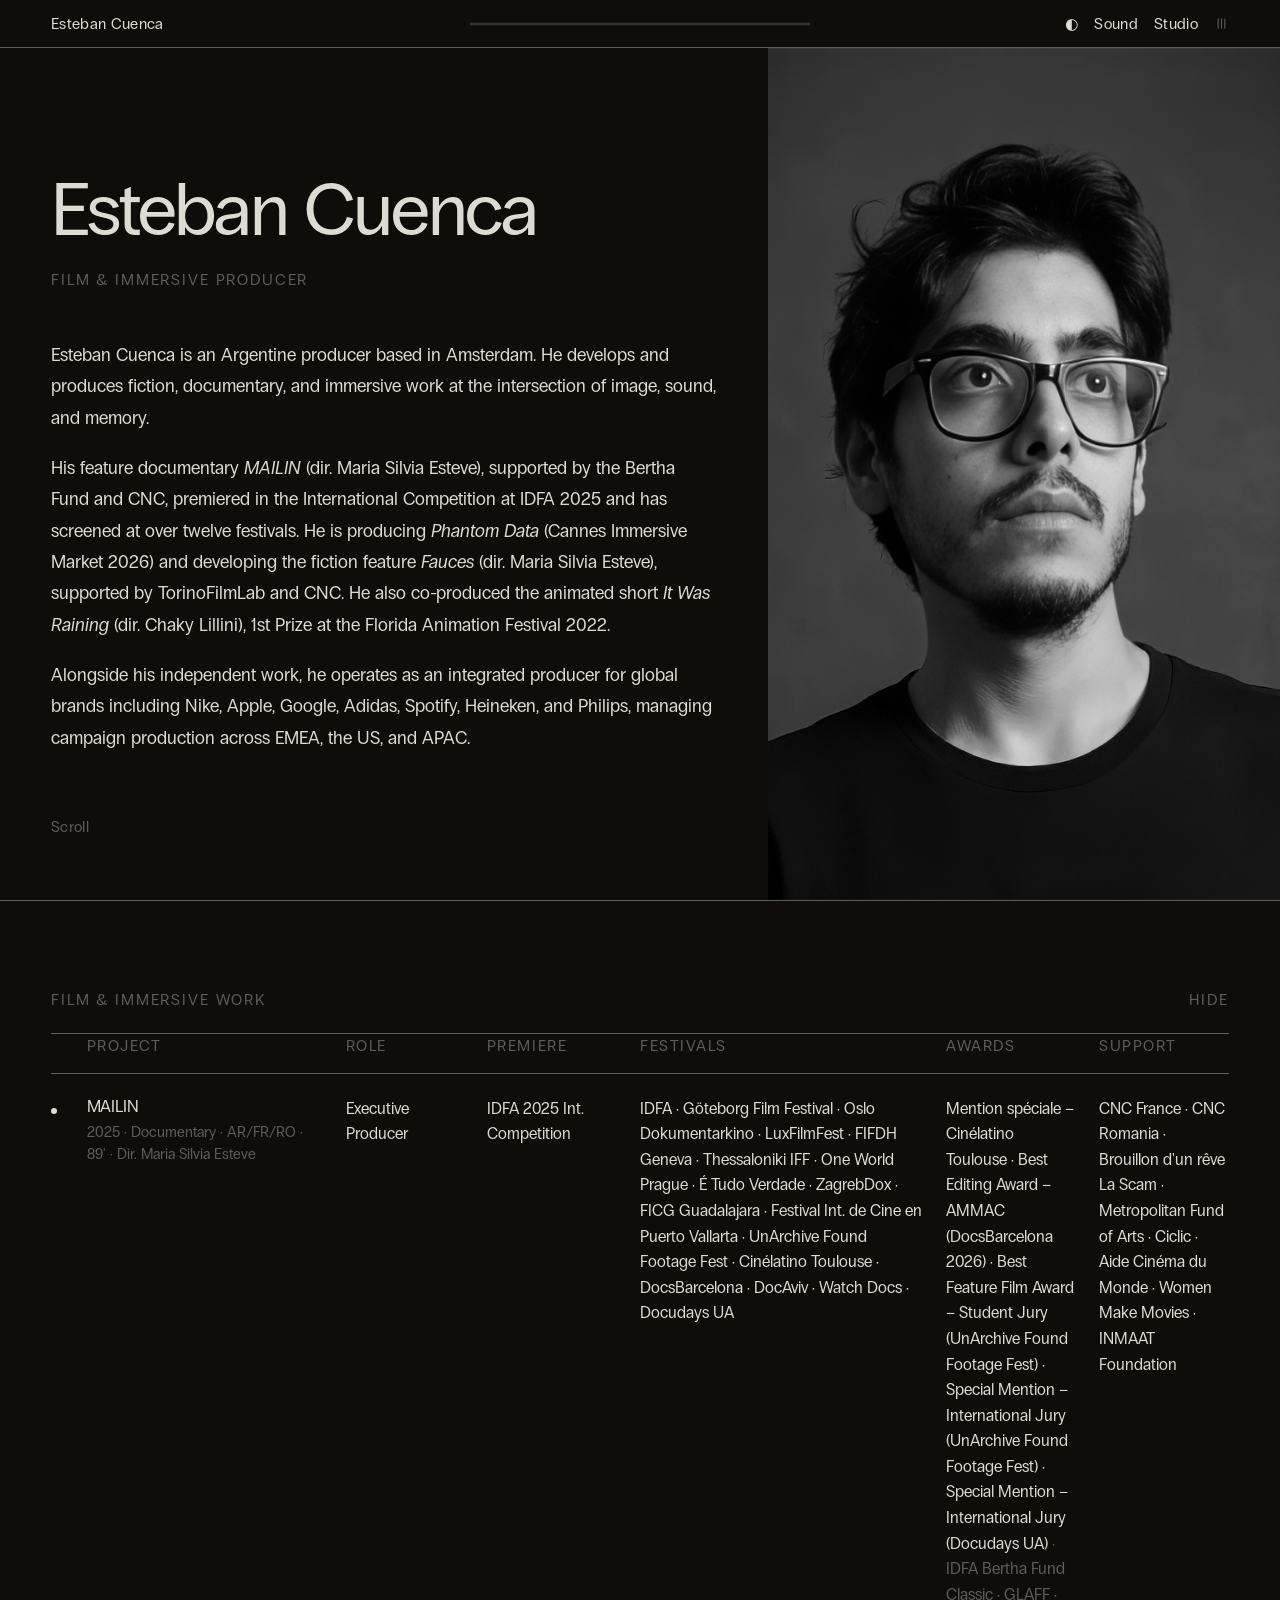
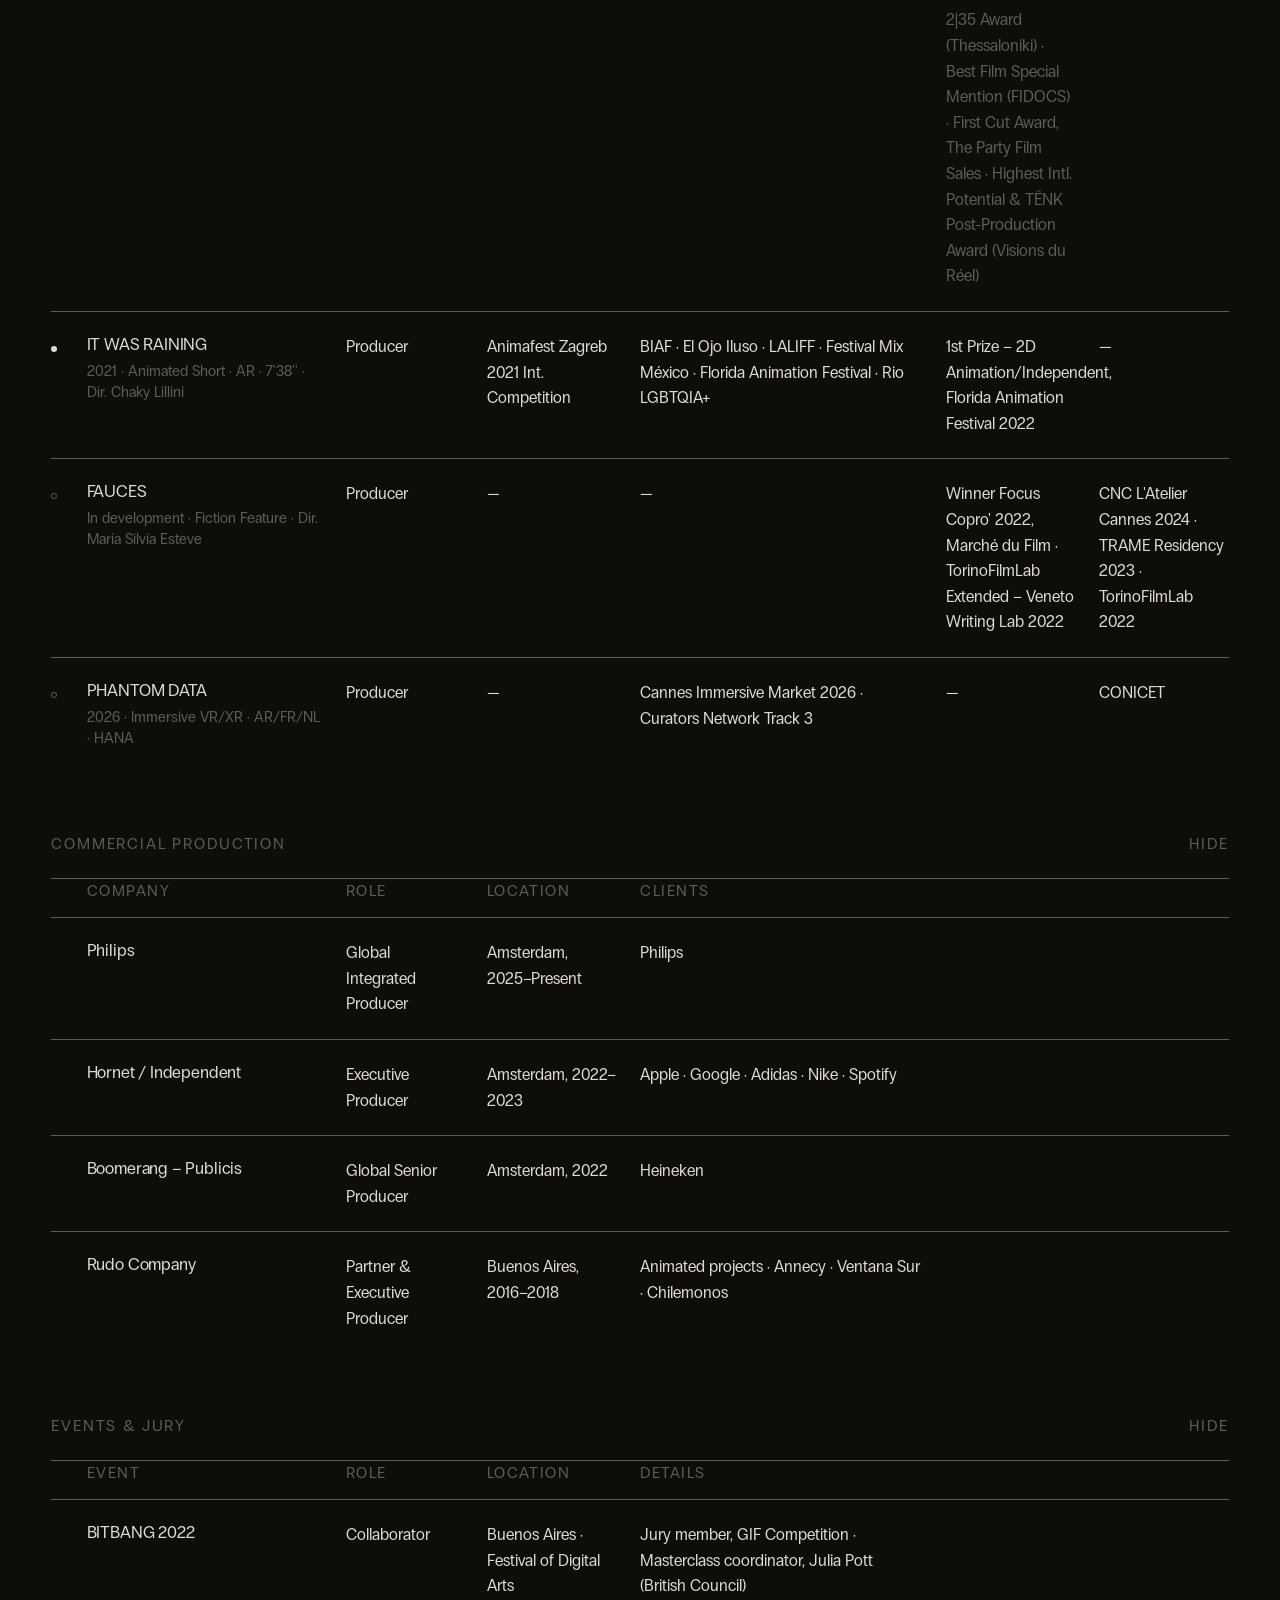
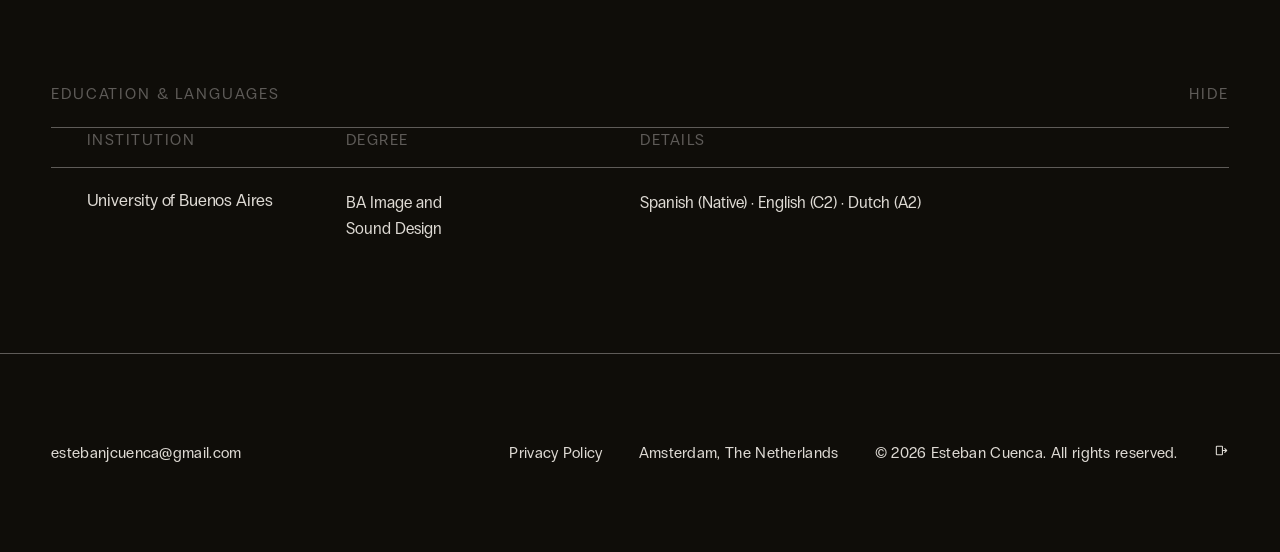
==== commit 290e4f42: "Set dark mode as default Co-authored-by: Cursor <cursoragent@cursor.com>" ====
--- a/index.html
+++ b/index.html
@@ -5,26 +5,48 @@
 <meta name="viewport" content="width=device-width, initial-scale=1">
 <meta http-equiv="content-language" content="en">
 <meta name="google" content="notranslate">
-<title>Esteban Cuenca</title>
-<meta name="description" content="Esteban Cuenca — Film & Immersive Producer based in Amsterdam.">
+<title>Esteban Cuenca — Film &amp; Immersive Producer | Amsterdam</title>
+<meta name="description" content="Esteban Cuenca is an Argentine producer based in Amsterdam. Documentary, fiction, and immersive work — MAILIN (IDFA 2025), Phantom Data (Cannes 2026), Fauces.">
 <meta name="author" content="Esteban Cuenca">
+<meta name="robots" content="index, follow">
+<link rel="canonical" href="https://www.estebancuenca.com/">
+<link rel="icon" href="data:image/svg+xml,<svg xmlns='http://www.w3.org/2000/svg' viewBox='0 0 100 100'><text y='.9em' font-size='90'>◉</text></svg>">
 <meta property="og:type" content="website">
-<meta property="og:title" content="Esteban Cuenca — Film & Immersive Producer">
-<meta property="og:description" content="Documentary, fiction, and immersive work at the intersection of image, sound, and memory.">
-<meta property="og:url" content="https://estebanjcuenca.github.io/esteban-cuenca-site/">
-<meta property="og:image" content="https://estebanjcuenca.github.io/esteban-cuenca-site/photo.jpg">
+<meta property="og:site_name" content="Esteban Cuenca">
+<meta property="og:locale" content="en_US">
+<meta property="og:title" content="Esteban Cuenca — Film &amp; Immersive Producer">
+<meta property="og:description" content="Documentary, fiction, and immersive work at the intersection of image, sound, and memory. MAILIN (IDFA 2025), Phantom Data (Cannes 2026).">
+<meta property="og:url" content="https://www.estebancuenca.com/">
+<meta property="og:image" content="https://www.estebancuenca.com/photo.jpg">
+<meta property="og:image:width" content="1200">
+<meta property="og:image:alt" content="Esteban Cuenca — Film & Immersive Producer">
+<meta name="twitter:card" content="summary_large_image">
+<meta name="twitter:title" content="Esteban Cuenca — Film &amp; Immersive Producer">
+<meta name="twitter:description" content="Documentary, fiction, and immersive work at the intersection of image, sound, and memory. MAILIN (IDFA 2025), Phantom Data (Cannes 2026).">
+<meta name="twitter:image" content="https://www.estebancuenca.com/photo.jpg">
 <script type="application/ld+json">
 {
   "@context": "https://schema.org",
   "@type": "Person",
   "name": "Esteban Cuenca",
   "jobTitle": "Film & Immersive Producer",
-  "url": "https://estebanjcuenca.github.io/esteban-cuenca-site/",
+  "description": "Argentine producer based in Amsterdam. Develops and produces fiction, documentary, and immersive work at the intersection of image, sound, and memory.",
+  "url": "https://www.estebancuenca.com/",
   "email": "estebanjcuenca@gmail.com",
-  "address": { "@type": "PostalAddress", "addressLocality": "Amsterdam" }
+  "nationality": "Argentine",
+  "address": {
+    "@type": "PostalAddress",
+    "addressLocality": "Amsterdam",
+    "addressCountry": "NL"
+  },
+  "knowsAbout": ["Documentary Film", "Immersive Media", "XR Production", "Co-production", "Commercial Production"],
+  "worksFor": {
+    "@type": "Organization",
+    "name": "HANA Films"
+  }
 }
 </script>
-<script>if(localStorage.getItem('ec-dark')==='1')document.documentElement.classList.add('dark')</script>
+<script>if(localStorage.getItem('ec-dark')!=='0')document.documentElement.classList.add('dark')</script>
 <script>document.documentElement.classList.add('browse-mode')</script>
 <link rel="stylesheet" href="fonts.css" media="print" onload="this.media='all'">
 <noscript><link rel="stylesheet" href="fonts.css"></noscript>
@@ -565,7 +587,7 @@
 // Site script (CV render, A4 export, dark mode). Audio: js/audio/
 
 // ── Preferences (run before DOMContentLoaded to avoid flash) ──
-if (localStorage.getItem('ec-dark') === '1')
+if (localStorage.getItem('ec-dark') !== '0')
   document.documentElement.classList.add('dark');
 
 const _hiddenOnLoad = new Set(
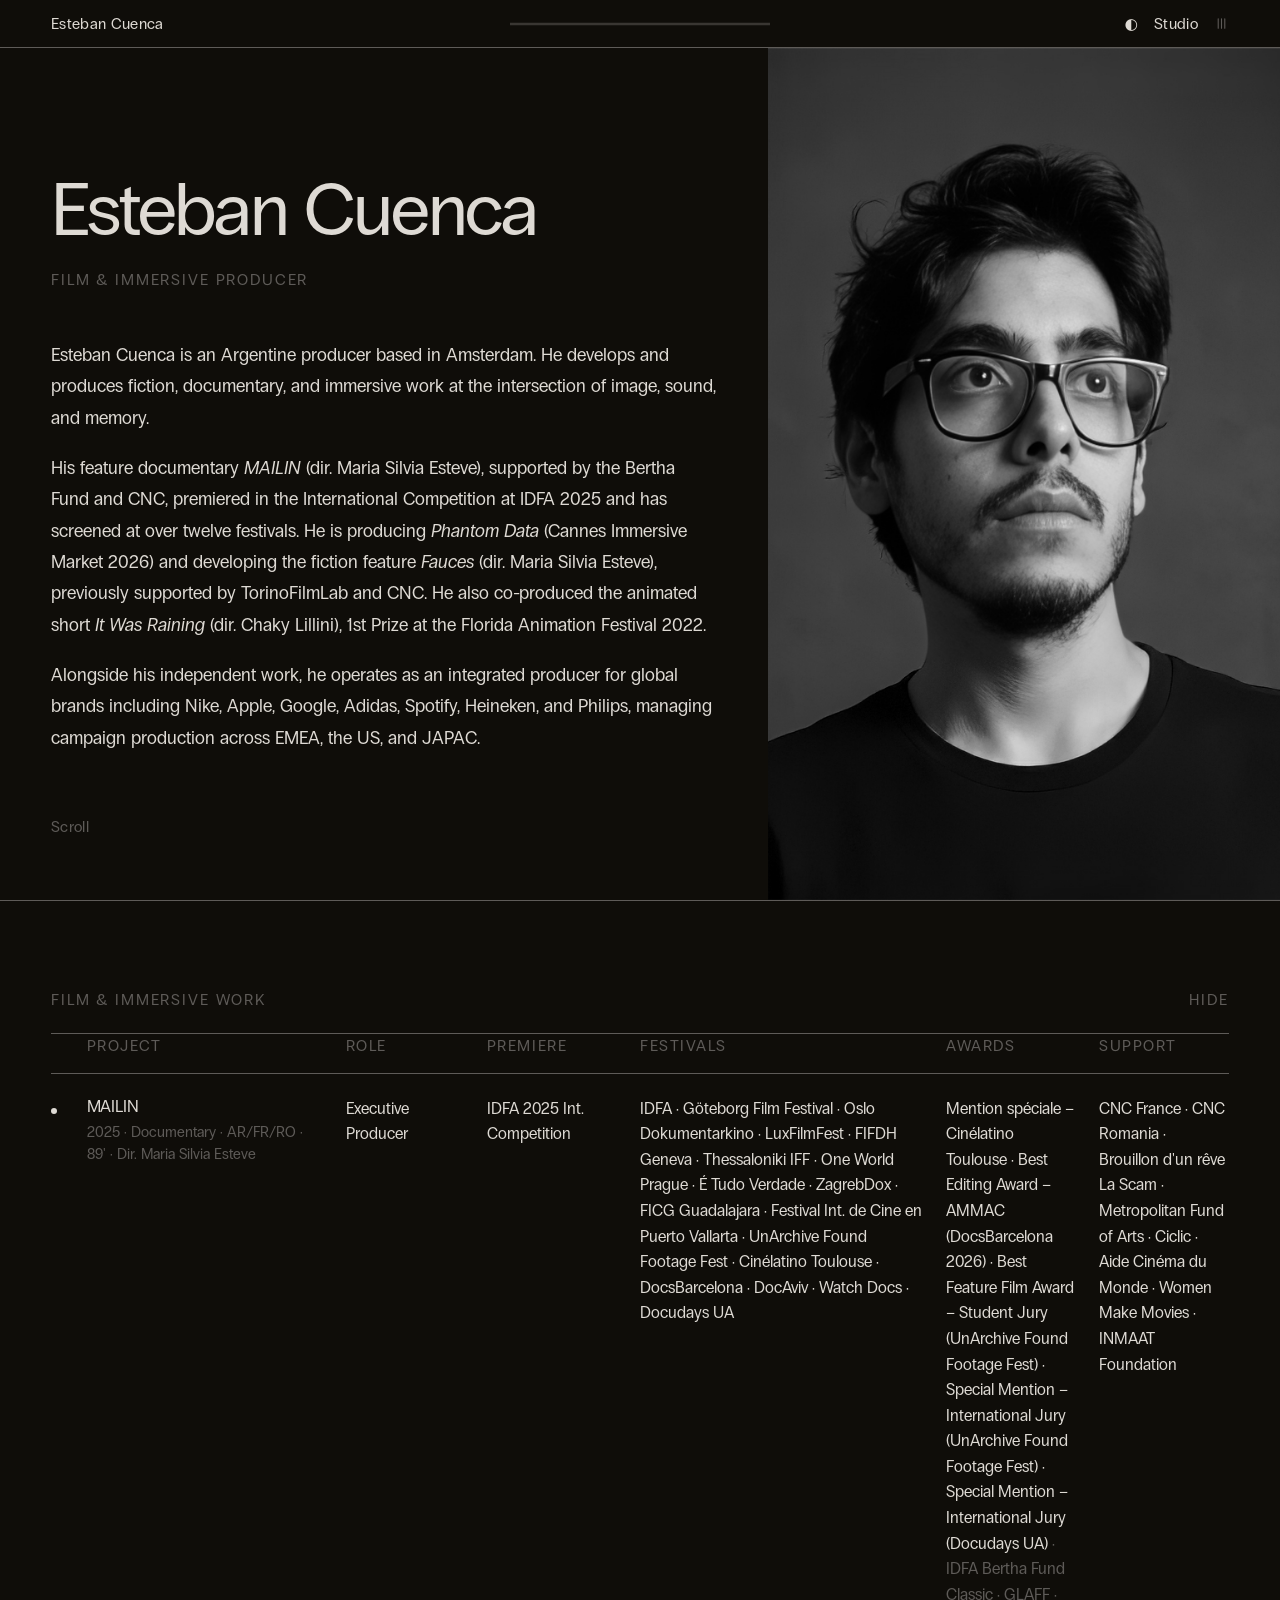
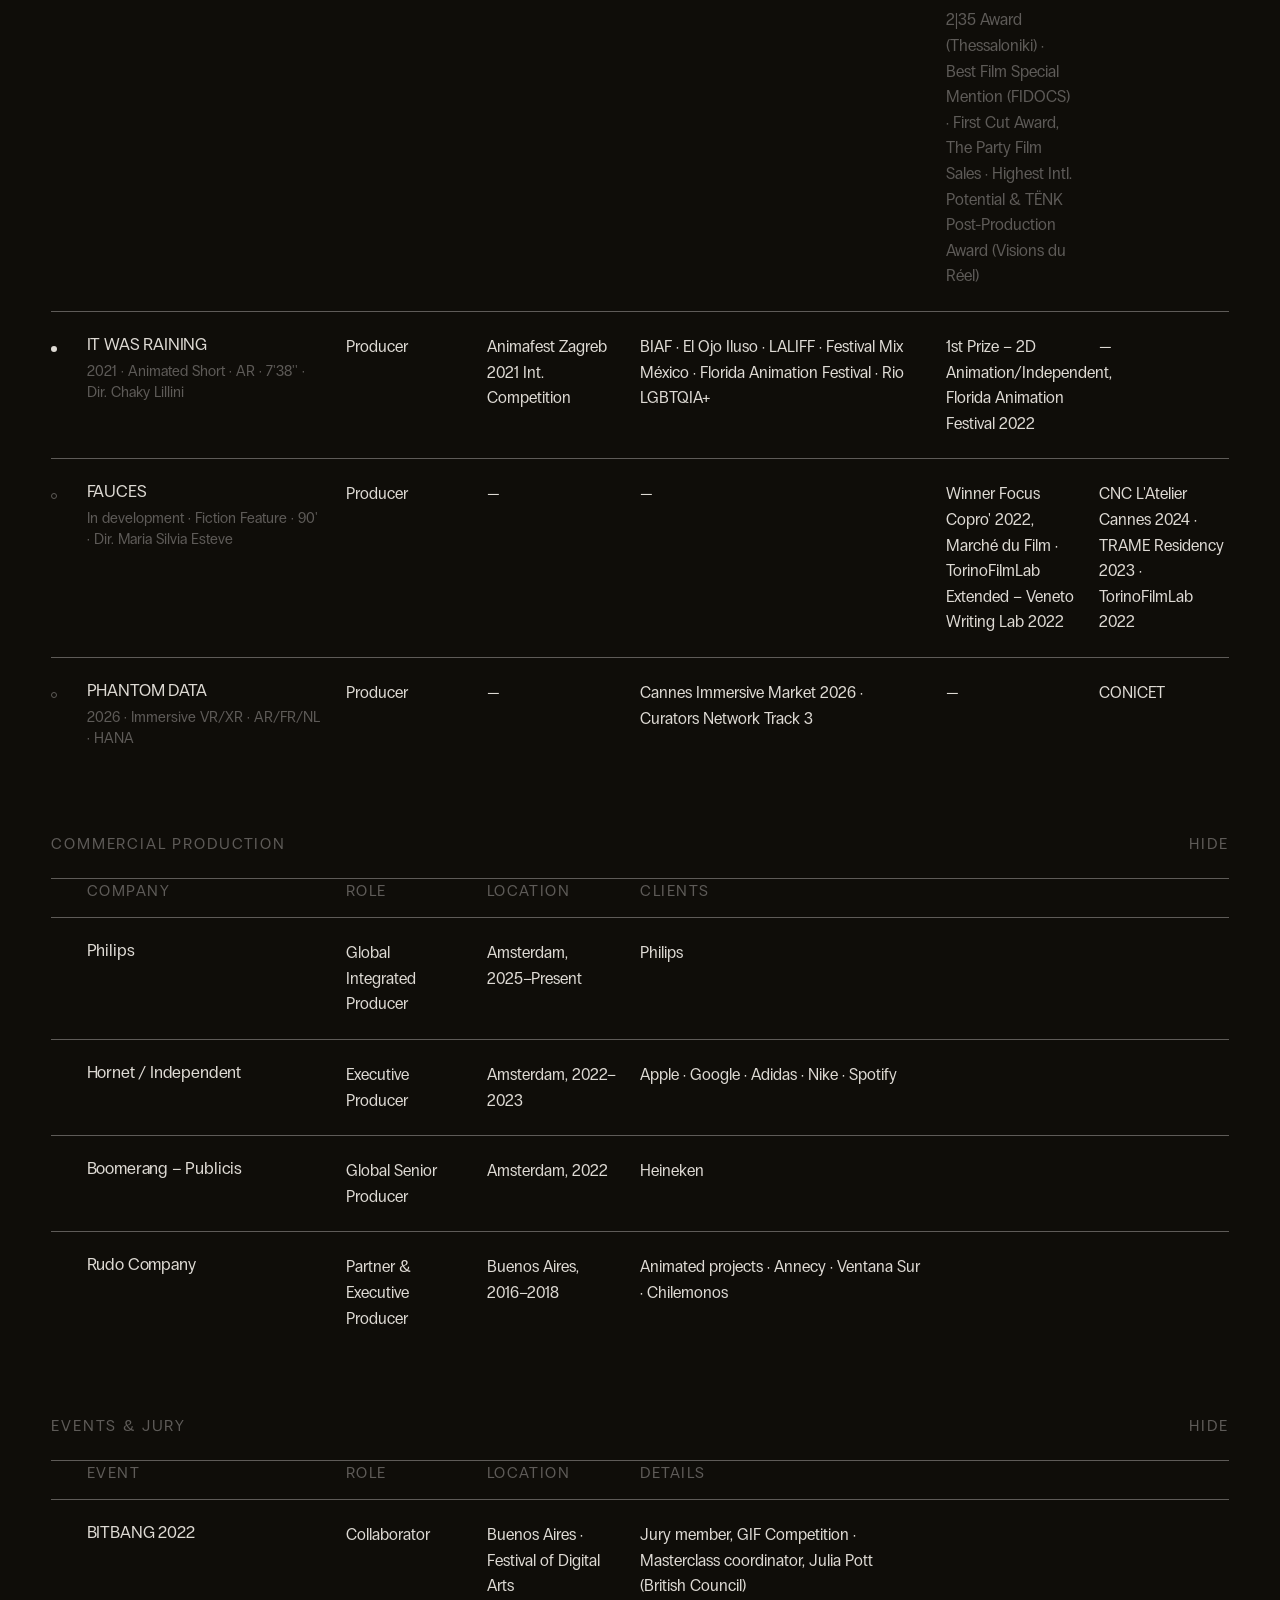
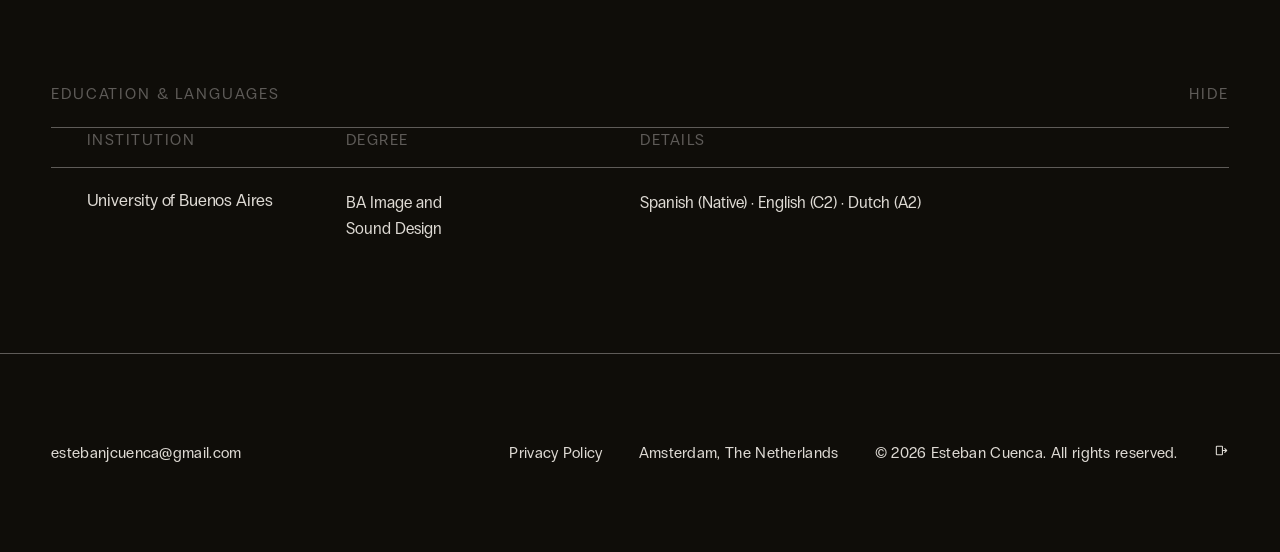
==== commit 33cef32c: "UI: remove Sound button, shorten waveform, settings panel drops below navbar Co-authored-by: Cursor " ====
--- a/index.html
+++ b/index.html
@@ -65,7 +65,6 @@
   </div>
   <div id="toolbar-site" class="toolbar-actions">
     <button class="tb-btn" id="btn-dark" onclick="toggleDark()" title="Toggle dark mode">◐</button>
-    <button class="tb-btn" id="btn-sound-mode" onclick="toggleSound()" title="Sound hover vs Music sequencer">Sound</button>
     <button class="tb-btn" id="btn-studio" onclick="toggleStudio()" title="Beat studio">Studio</button>
     <button class="tb-btn tb-icon-btn" id="btn-hover-settings" onclick="toggleHoverPanel()" title="Table hover settings" aria-label="Table hover settings">
       <svg class="tb-icon tb-menu-icon" viewBox="0 0 16 16" width="15" height="15" aria-hidden="true">
--- a/styles.css
+++ b/styles.css
@@ -91,7 +91,7 @@
   left: 50%;
   top: 50%;
   transform: translate(-50%, -50%);
-  width: clamp(140px, 34vw, 340px);
+  width: clamp(80px, 22vw, 260px);
   height: 22px;
   pointer-events: none;
   z-index: 1;
@@ -229,12 +229,6 @@
 }
 body.hover-panel-open {
   overflow-x: hidden;
-}
-@media (min-width: 900px) {
-  body.hover-panel-open #print-work {
-    margin-right: min(400px, 38vw);
-    transition: margin-right .42s cubic-bezier(.22, 1, .32, 1);
-  }
 }
 #hero-text {
   padding: var(--space-xl) var(--pad-x) var(--space-lg);
@@ -1387,24 +1381,27 @@
   position: fixed;
   top: var(--bar-h);
   right: 0;
-  bottom: 0;
-  width: min(400px, 92vw);
+  left: 0;
+  max-height: calc(100vh - var(--bar-h));
   z-index: 110;
   background: var(--bg);
-  border-left: .5px solid var(--line);
-  box-shadow: -8px 0 32px color-mix(in srgb, var(--ink) 8%, transparent);
+  border-bottom: .5px solid var(--line);
+  box-shadow: 0 8px 32px color-mix(in srgb, var(--ink) 8%, transparent);
   display: flex;
   flex-direction: column;
   font-family: var(--font);
-  transform: translateX(100%);
+  transform: translateY(-8px);
+  opacity: 0;
   visibility: hidden;
   pointer-events: none;
   transition:
-    transform .44s cubic-bezier(.22, 1, .32, 1),
-    visibility .44s;
+    transform .32s cubic-bezier(.22, 1, .32, 1),
+    opacity .32s cubic-bezier(.22, 1, .32, 1),
+    visibility .32s;
 }
 #hover-panel.open {
-  transform: translateX(0);
+  transform: translateY(0);
+  opacity: 1;
   visibility: visible;
   pointer-events: auto;
 }
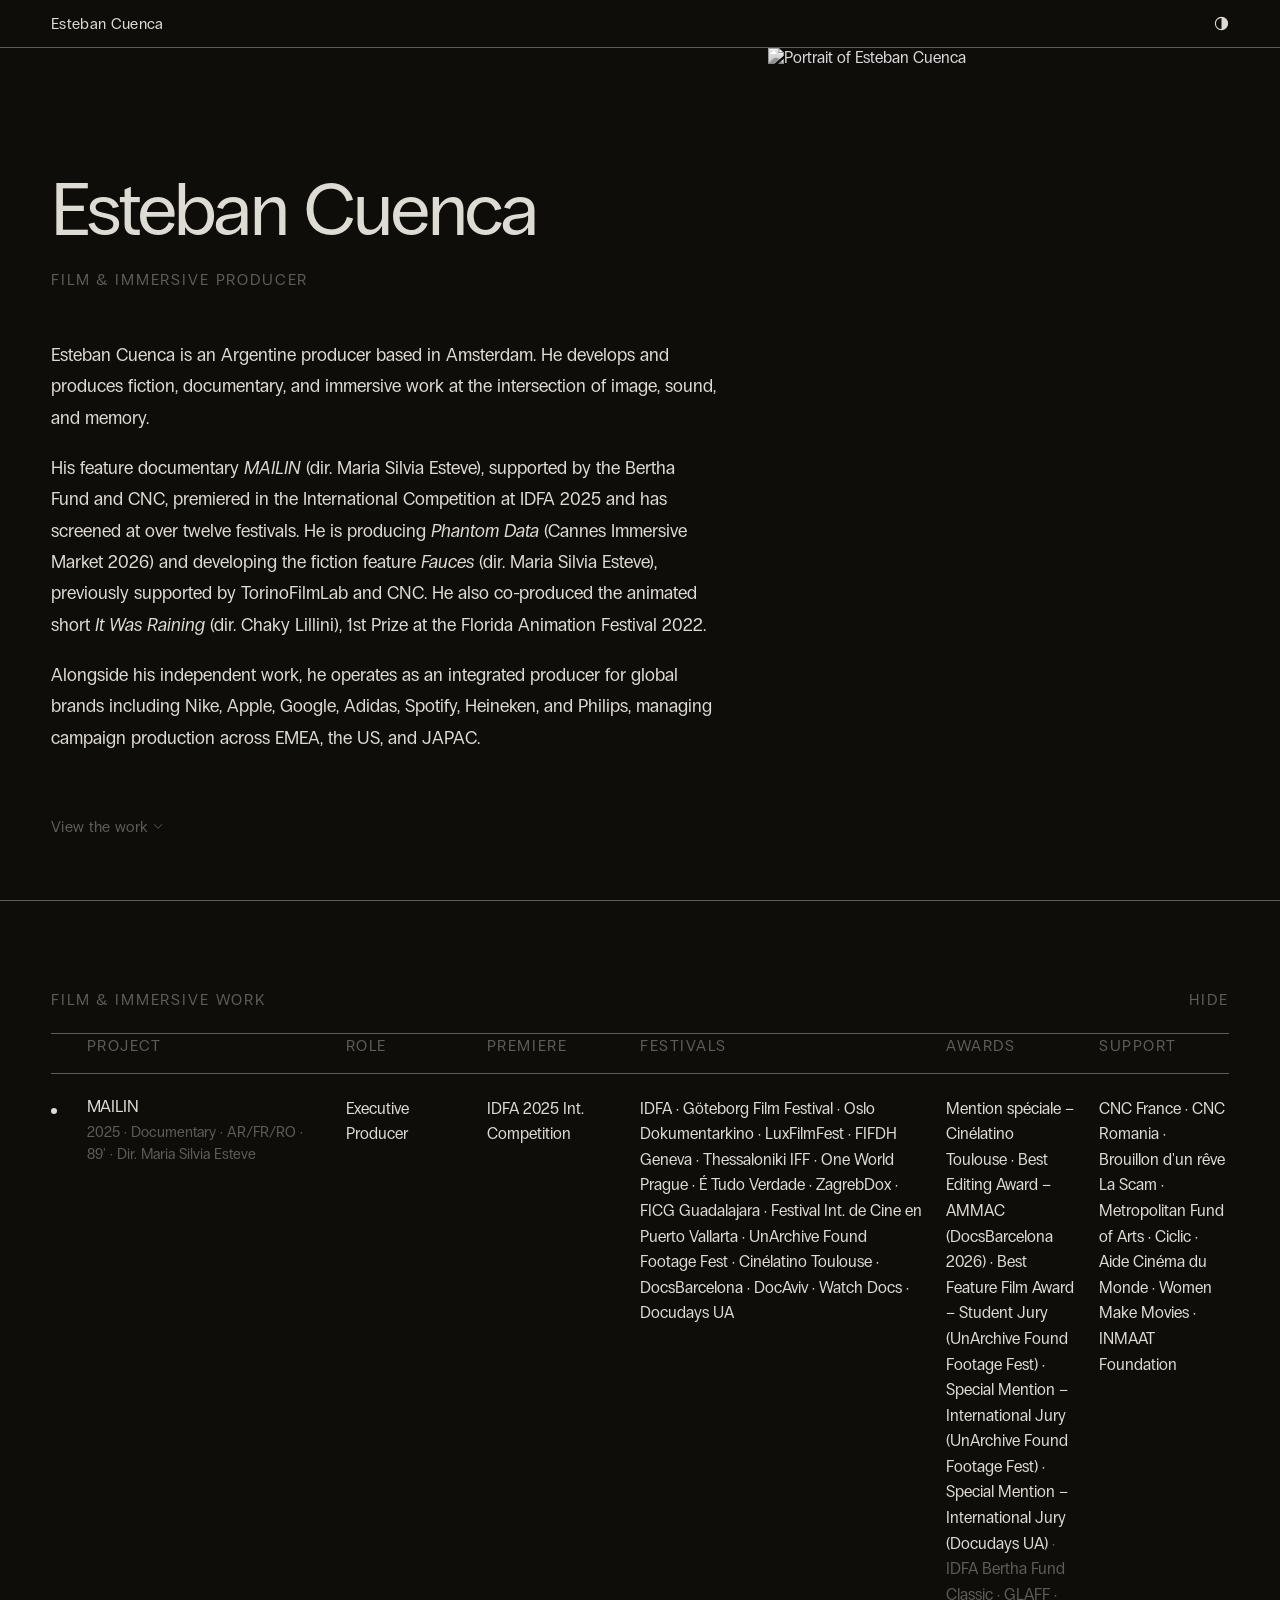
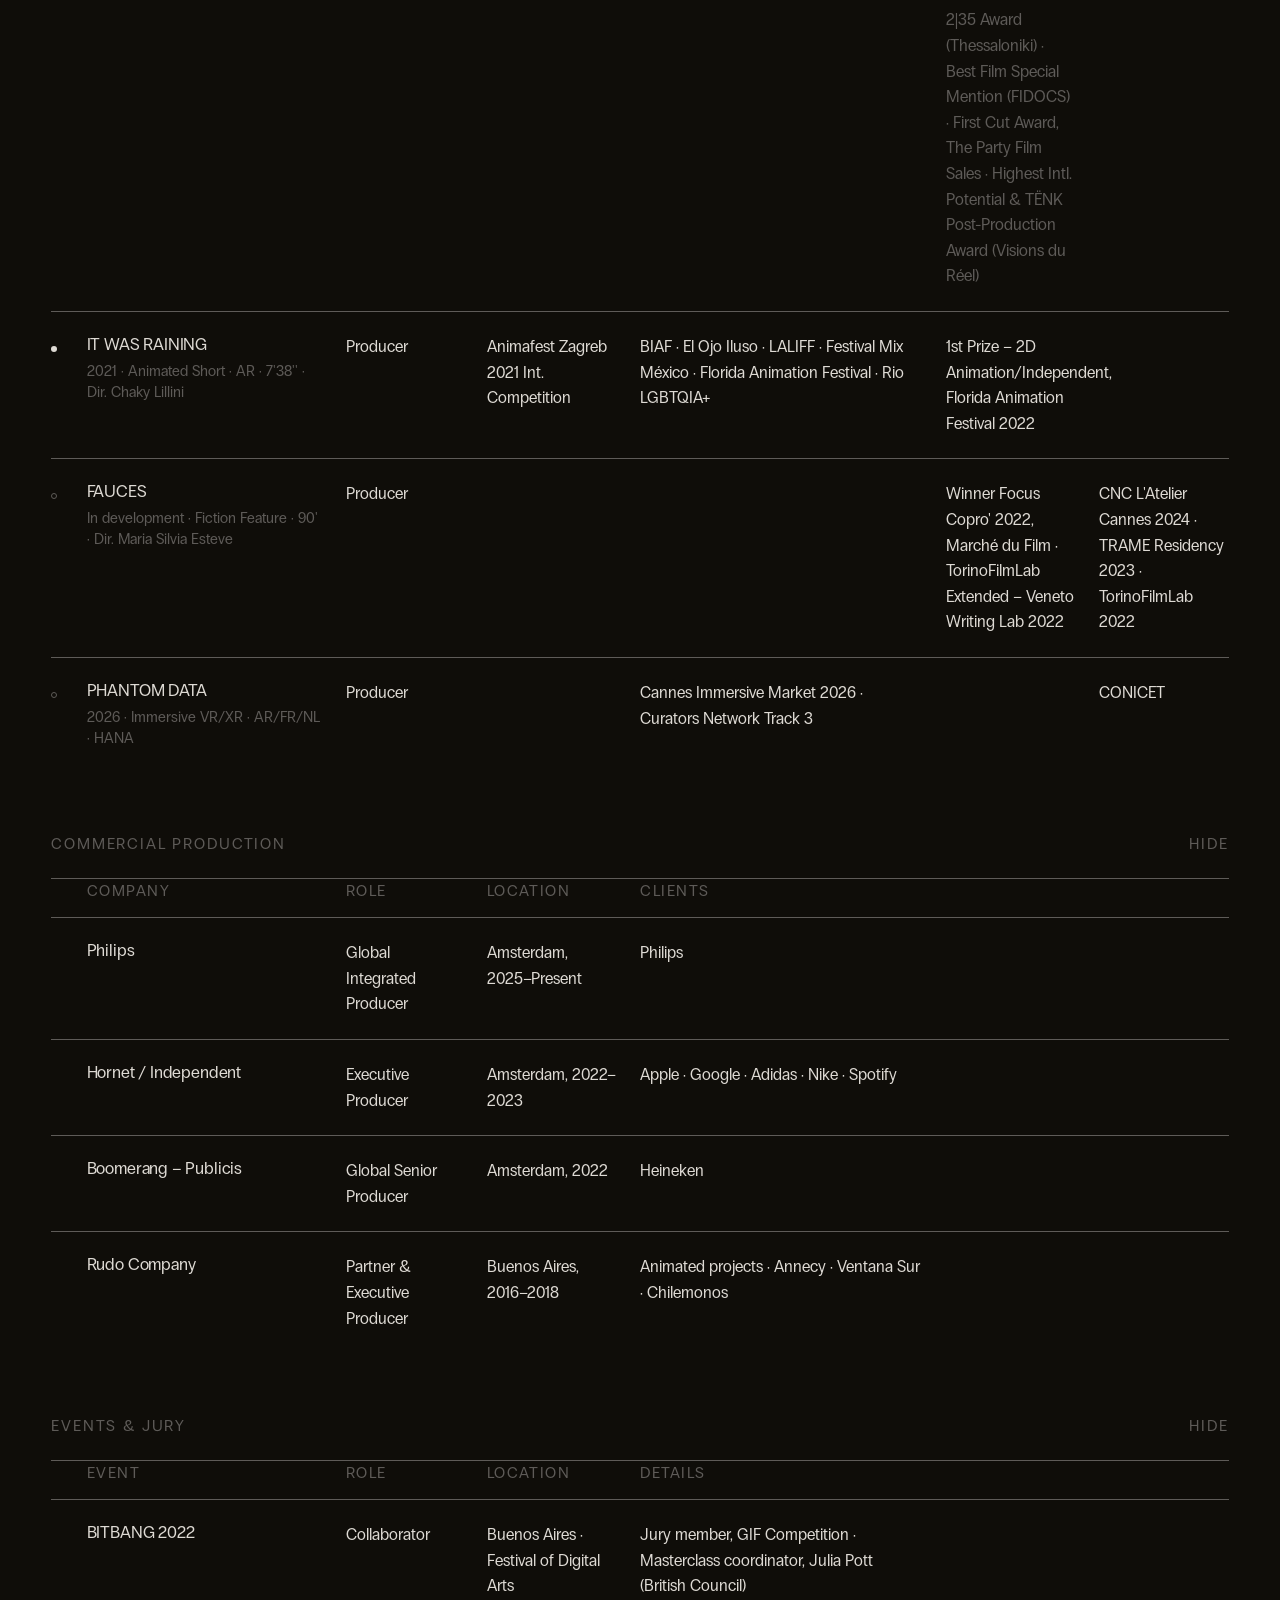
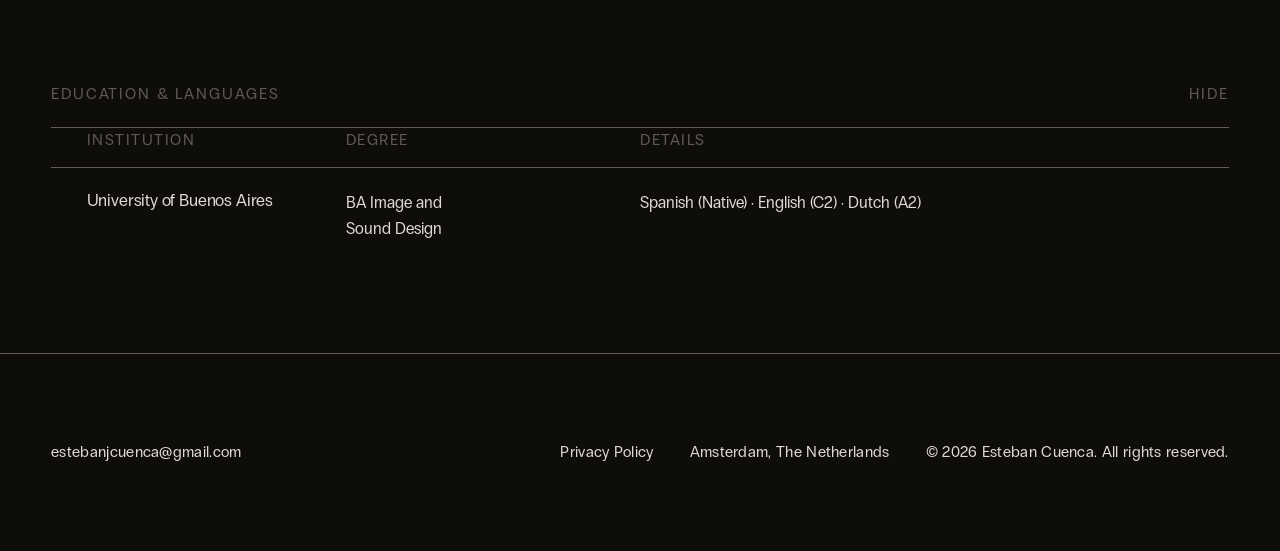
==== commit 33ff5fb4: "Move CV print/export system to a private cv.estebancuenca.com subdomain Implements openspec change '" ====
--- a/index.html
+++ b/index.html
@@ -51,441 +51,31 @@
 <link rel="stylesheet" href="fonts.css" media="print" onload="this.media='all'">
 <noscript><link rel="stylesheet" href="fonts.css"></noscript>
 <link rel="stylesheet" href="styles.css">
-<link rel="stylesheet" href="studio.css">
-<link rel="stylesheet" href="print.css">
 </head>
 <body>
 
 <header id="toolbar">
   <span id="toolbar-name">Esteban Cuenca</span>
-  <div id="nav-vibe" aria-hidden="true">
-    <svg class="nav-vibe-svg" viewBox="0 0 200 24" preserveAspectRatio="none" aria-hidden="true">
-      <path class="nav-vibe-path" d="M0 12 L200 12"></path>
-    </svg>
-  </div>
   <div id="toolbar-site" class="toolbar-actions">
-    <button class="tb-btn" id="btn-dark" onclick="toggleDark()" title="Toggle dark mode">◐</button>
-    <button class="tb-btn" id="btn-studio" onclick="toggleStudio()" title="Beat studio">Studio</button>
-    <button class="tb-btn tb-icon-btn" id="btn-hover-settings" onclick="toggleHoverPanel()" title="Table hover settings" aria-label="Table hover settings">
-      <svg class="tb-icon tb-menu-icon" viewBox="0 0 16 16" width="15" height="15" aria-hidden="true">
-        <path d="M3 4.5h10M3 8h10M3 11.5h10" stroke="currentColor" stroke-width="1.15" stroke-linecap="round"/>
+    <button class="tb-btn tb-icon-btn" id="btn-dark" onclick="toggleDark()" title="Toggle dark mode" aria-label="Toggle dark mode">
+      <svg class="tb-icon" viewBox="0 0 16 16" width="15" height="15" aria-hidden="true">
+        <circle cx="8" cy="8" r="6.5" stroke="currentColor" stroke-width="1.15" fill="none"/>
+        <path d="M8 1.5A6.5 6.5 0 0 1 8 14.5Z" fill="currentColor"/>
       </svg>
     </button>
   </div>
-  <div id="toolbar-export" class="toolbar-actions" hidden>
-    <button class="tb-btn" id="btn-nav-back" type="button">Back</button>
-    <button class="tb-btn tb-btn-toggle" id="btn-one-page" type="button" title="Switch to one-page layout">1 pg</button>
-    <button class="tb-btn tb-btn-toggle" id="btn-eave" type="button" title="EAVE motivation statement (temp)">EAVE</button>
-  </div>
 </header>
-
-<aside id="hover-panel" class="audio-drawer" aria-hidden="true">
-  <header class="sl-header">
-    <h2 class="sl-title">Table hover</h2>
-    <button class="sl-close" data-action="close-hover" type="button" aria-label="Close">
-      <svg class="sl-close-icon" viewBox="0 0 16 16" width="14" height="14" aria-hidden="true">
-        <path d="M4 4l8 8M12 4l-8 8" stroke="currentColor" stroke-width="1.2" stroke-linecap="round"/>
-      </svg>
-    </button>
-  </header>
-  <div class="sl-panel-body">
-    <section class="sl-block sl-block-music" id="hover-music-seq" hidden>
-      <h3 class="sl-block-title">Sequencer</h3>
-      <p class="sp-hint">Music mode — step grids on <strong>Film</strong> and <strong>Commercial</strong> rows. Click steps to pattern; loop runs when the grid has notes. BPM is shared with Beat Studio.</p>
-      <div class="sl-field sl-field-block">
-        <label class="sl-field-label">Row sequencers</label>
-        <button type="button" class="sp-seg-btn active" id="music-seq-enabled" data-action="music-seq-toggle" aria-pressed="true">On</button>
-      </div>
-      <div class="sl-knob-grid sl-knob-grid-global">
-        <div class="sl-field sl-field-block">
-          <label class="sl-field-label">Steps</label>
-          <div class="sp-seg" data-param="steps">
-            <button class="sp-seg-btn" data-val="8">8</button>
-            <button class="sp-seg-btn active" data-val="16">16</button>
-          </div>
-        </div>
-        <div class="sl-field">
-          <label class="sl-field-label">Swing</label>
-          <input class="sp-range" data-param="swing" type="range" min="0.5" max="0.65" step="0.01" value="0.54">
-          <span class="sp-val" id="sp-swing-val">0.54</span>
-        </div>
-        <div class="sl-field sl-field-block">
-          <label class="sl-field-label">Humanize</label>
-          <div class="sp-seg" data-param="humanize">
-            <button class="sp-seg-btn" data-val="0">Off</button>
-            <button class="sp-seg-btn" data-val="1">On</button>
-          </div>
-        </div>
-        <div class="sl-field sl-field-block">
-          <label class="sl-field-label">Quantize notes</label>
-          <div class="sp-seg" data-param="quantizeNotes">
-            <button class="sp-seg-btn active" data-val="1">On</button>
-            <button class="sp-seg-btn" data-val="0">Off</button>
-          </div>
-        </div>
-      </div>
-    </section>
-    <section class="sl-block sl-block-global sl-block-browse">
-      <p class="sp-hint">CV row hover — separate from the beat maker. Move across rows on the résumé to play tone.</p>
-      <div class="sl-wave-picker sl-wave-picker-global">
-        <span class="sl-field-label">Hover wave</span>
-        <div class="sl-wave-grid sp-seg" data-param="wave" data-scope="global">
-          <button class="sl-wave-btn sp-seg-btn" type="button" data-val="sine">Sine</button>
-          <button class="sl-wave-btn sp-seg-btn" type="button" data-val="triangle">Tri</button>
-          <button class="sl-wave-btn sp-seg-btn active" type="button" data-val="sawtooth">Saw</button>
-          <button class="sl-wave-btn sp-seg-btn" type="button" data-val="square">Sqr</button>
-        </div>
-      </div>
-      <div class="sl-knob-grid sl-knob-grid-global">
-        <div class="sl-field sl-field-block">
-          <label class="sl-field-label">Row hover</label>
-          <div class="sp-seg" data-param="mode">
-            <button class="sp-seg-btn active" data-val="harmonic">Hold</button>
-            <button class="sp-seg-btn" data-val="arpeggio">Arp</button>
-          </div>
-        </div>
-        <div class="sl-field">
-          <label class="sl-field-label">High-pass</label>
-          <input class="sp-range" data-param="browseHp" type="range" min="40" max="320" step="5" value="80">
-          <span class="sp-val" id="sp-browseHp-val">80 Hz</span>
-        </div>
-        <div class="sl-field">
-          <label class="sl-field-label">Reverb</label>
-          <input class="sp-range" data-param="reverbAmt" type="range" min="0" max="0.4" step="0.01" value="0.14">
-          <span class="sp-val" id="sp-reverbAmt-val">14%</span>
-        </div>
-        <div class="sl-field">
-          <label class="sl-field-label">Poly floor</label>
-          <input class="sp-range" data-param="browsePolyFloor" type="range" min="0.1" max="0.6" step="0.02" value="0.28">
-          <span class="sp-val" id="sp-browsePolyFloor-val">28%</span>
-        </div>
-        <div class="sl-field">
-          <label class="sl-field-label">Poly curve</label>
-          <input class="sp-range" data-param="browsePolyPow" type="range" min="0.2" max="0.9" step="0.02" value="0.48">
-          <span class="sp-val" id="sp-browsePolyPow-val">0.48</span>
-        </div>
-      </div>
-    </section>
-  </div>
-</aside>
-
-<aside id="studio-panel" class="audio-drawer" aria-hidden="true">
-  <header class="sl-header">
-    <h2 class="sl-title" id="sl-title">Beat Studio</h2>
-    <button class="sl-close" data-action="close-studio" type="button" aria-label="Close">
-      <svg class="sl-close-icon" viewBox="0 0 16 16" width="14" height="14" aria-hidden="true">
-        <path d="M4 4l8 8M12 4l-8 8" stroke="currentColor" stroke-width="1.2" stroke-linecap="round"/>
-      </svg>
-    </button>
-  </header>
-  <div class="sl-panel-body sl-panel-stack">
-    <div class="sl-instructions" id="sl-instructions"></div>
-    <div class="sl-viz-stack">
-      <div class="sl-layer-preview" id="sl-layer-preview">
-        <span class="sl-viz-label">Selected dot</span>
-        <div class="sl-preview-stage">
-          <div id="sl-preview-dot" class="sl-preview-dot is-empty"></div>
-        </div>
-      </div>
-      <div class="sl-viz-block">
-        <span class="sl-viz-label">Live mix scope · duck meter</span>
-        <canvas id="sl-scope" class="sl-scope" aria-hidden="true"></canvas>
-      </div>
-      <div class="sl-viz-block">
-        <span class="sl-viz-label">Spectrum · band lanes</span>
-        <canvas id="sl-spectrum" class="sl-spectrum" aria-hidden="true"></canvas>
-      </div>
-      <div class="sl-viz-duo">
-        <div class="sl-viz-block sl-viz-block-half">
-          <span class="sl-viz-label">Compound wave</span>
-          <canvas id="sl-wave-shape" class="sl-shape-canvas" aria-hidden="true"></canvas>
-        </div>
-        <div class="sl-viz-block sl-viz-block-half">
-          <span class="sl-viz-label">Filter</span>
-          <canvas id="sl-filter-curve" class="sl-shape-canvas" aria-hidden="true"></canvas>
-        </div>
-      </div>
-      <dl class="sl-readout">
-        <div><dt>Dot</dt><dd id="sl-ro-layer-id">—</dd></div>
-        <div><dt>Note</dt><dd id="sl-ro-note">—</dd></div>
-        <div><dt>Filter</dt><dd id="sl-ro-filter">—</dd></div>
-        <div><dt>Gain</dt><dd id="sl-ro-gain">—</dd></div>
-        <div><dt>Space</dt><dd id="sl-ro-space">—</dd></div>
-        <div><dt>Mix</dt><dd id="sl-ro-mix">—</dd></div>
-      </dl>
-      <button class="sp-test sp-test-full" data-action="test" type="button">&#9654; Preview sound</button>
-    </div>
-
-    <div class="sl-settings">
-        <section class="sl-block sl-block-studio-global">
-          <h3 class="sl-block-title">Loop</h3>
-          <p class="sp-hint">1-bar loop — place dots in space. Close = groove; far = solo hit. Layer 0 shows all dots.</p>
-          <div class="sl-knob-grid sl-knob-grid-global">
-            <div class="sl-field">
-              <label class="sl-field-label">BPM</label>
-              <input class="sp-range" data-param="bpm" type="range" min="50" max="150" step="1" value="88">
-              <span class="sp-val" id="sp-bpm-val">88</span>
-            </div>
-            <div class="sl-field">
-              <label class="sl-field-label">Root pitch</label>
-              <input class="sp-range" id="sl-beat-root" type="range" min="55" max="220" step="1" value="110">
-              <span class="sp-val" id="sl-beat-root-val">A2 · 110 Hz</span>
-            </div>
-            <div class="sl-field sl-field-block sl-field-span">
-              <label class="sl-field-label">Scale</label>
-              <div class="sp-seg sp-seg-compact" id="sl-beat-scale-seg">
-                <button class="sp-seg-btn active" type="button" data-val="pent">Pent</button>
-                <button class="sp-seg-btn" type="button" data-val="major">Major</button>
-                <button class="sp-seg-btn" type="button" data-val="minor">Minor</button>
-              </div>
-            </div>
-          </div>
-        </section>
-
-        <p class="sp-hint sl-layer-empty" id="sl-layer-empty">Layer 0 — all dots active. Tap a dot or pick an element; hold the pad to place a hit.</p>
-        <ul class="sl-loop-list" id="sl-loop-list" hidden></ul>
-
-        <section class="sl-block sl-block-layer" id="sl-block-layer" hidden>
-          <div class="sl-dot-head">
-            <h3 class="sl-block-title" id="sl-env-title">Environment</h3>
-            <button class="sp-solo-hold" data-action="solo-hold" type="button" title="Hold to hear only this dot">Solo</button>
-          </div>
-          <h3 class="sl-block-title sl-dot-subtitle" id="sl-layer-title">Dot</h3>
-          <p class="sp-hint sl-loop-note" id="sl-loop-note">—</p>
-
-          <h4 class="sl-subtitle">1 · Element</h4>
-          <p class="sp-hint" id="sl-preset-hint">Pick which layer to place — each keeps its own sound settings.</p>
-          <div class="sl-presets" data-scope="env">
-            <button class="sl-preset-btn" type="button" data-action="env-pick" data-env="kick">Kick</button>
-            <button class="sl-preset-btn" type="button" data-action="env-pick" data-env="hat">Hat</button>
-            <button class="sl-preset-btn" type="button" data-action="env-pick" data-env="clap">Clap</button>
-            <button class="sl-preset-btn" type="button" data-action="env-pick" data-env="bass">Bass</button>
-            <button class="sl-preset-btn" type="button" data-action="env-pick" data-env="bright">Lead</button>
-            <button class="sl-preset-btn" type="button" data-action="env-pick" data-env="minimal">Soft</button>
-            <button class="sl-preset-btn" type="button" data-action="env-pick" data-env="synth">Synth</button>
-            <button class="sl-preset-btn" type="button" data-action="env-pick" data-env="arpeggio">Arp</button>
-          </div>
-
-          <h4 class="sl-subtitle">2 · Layer sound</h4>
-          <p class="sp-hint sl-env-editing" id="sl-env-editing">Each element is its own machine — pick above to tune.</p>
-          <div class="sl-env-sound-panel">
-            <div class="sl-wave-picker sl-env-wave" id="sl-env-wave">
-              <span class="sl-field-label">Oscillator wave</span>
-              <div class="sl-wave-grid sp-seg" data-param="wave" data-scope="env">
-                <button class="sl-wave-btn sp-seg-btn" type="button" data-val="sine">Sine</button>
-                <button class="sl-wave-btn sp-seg-btn" type="button" data-val="triangle">Tri</button>
-                <button class="sl-wave-btn sp-seg-btn active" type="button" data-val="sawtooth">Saw</button>
-                <button class="sl-wave-btn sp-seg-btn" type="button" data-val="square">Sqr</button>
-              </div>
-            </div>
-            <p class="sp-hint sl-env-drum-wave-hint">Kick · Hat · Clap use drum samples — no oscillator wave.</p>
-            <div class="sl-knob-grid sl-env-sound-grid">
-              <div class="sl-field">
-                <label class="sl-field-label">Volume</label>
-                <input class="sp-range" data-param="gain" data-scope="env" type="range" min="0" max="0.55" step="0.005" value="0.13">
-                <span class="sp-val" id="sp-gain-val">13%</span>
-              </div>
-              <div class="sl-field">
-                <label class="sl-field-label" id="sl-env-decay-label">Release</label>
-                <input class="sp-range" data-param="decay" data-scope="env" id="sl-env-decay" type="range" min="0.2" max="4" step="0.1" value="1.1">
-                <span class="sp-val" id="sp-decay-val">1.1s</span>
-              </div>
-              <div class="sl-field sl-dot-melodic-only">
-                <label class="sl-field-label">Attack</label>
-                <input class="sp-range" data-param="attack" data-scope="env" type="range" min="0.02" max="0.6" step="0.01" value="0.11">
-                <span class="sp-val" id="sp-attack-val">110ms</span>
-              </div>
-              <div class="sl-field sl-dot-melodic-only">
-                <label class="sl-field-label">Detune</label>
-                <input class="sp-range" data-param="detune" data-scope="env" type="range" min="-50" max="50" step="1" value="0">
-                <span class="sp-val" id="sp-detune-val">0&#xa2;</span>
-              </div>
-              <div class="sl-field">
-                <label class="sl-field-label">Tone</label>
-                <input class="sp-range" data-param="browseTone" data-scope="env" type="range" min="0" max="1" step="0.01" value="0.58">
-                <span class="sp-val" id="sp-browseTone-val">58%</span>
-              </div>
-              <div class="sl-field">
-                <label class="sl-field-label" id="sl-env-harm-label">Harmonics</label>
-                <input class="sp-range" data-param="browseHarmonics" data-scope="env" type="range" min="0" max="1" step="0.02" value="0.58">
-                <span class="sp-val" id="sp-browseHarmonics-val">58%</span>
-              </div>
-              <div class="sl-field sl-dot-drum-only">
-                <label class="sl-field-label">Sub / body</label>
-                <input class="sp-range" data-param="browseSubMix" data-scope="env" type="range" min="0" max="0.35" step="0.005" value="0.08">
-                <span class="sp-val" id="sp-browseSubMix-val">8%</span>
-              </div>
-              <div class="sl-field">
-                <label class="sl-field-label">Filter min</label>
-                <input class="sp-range" data-param="browseFilterMin" data-scope="env" type="range" min="80" max="8000" step="20" value="320">
-                <span class="sp-val" id="sp-browseFilterMin-val">320 Hz</span>
-              </div>
-              <div class="sl-field">
-                <label class="sl-field-label">Filter max</label>
-                <input class="sp-range" data-param="browseFilterMax" data-scope="env" type="range" min="400" max="14000" step="50" value="7200">
-                <span class="sp-val" id="sp-browseFilterMax-val">7200 Hz</span>
-              </div>
-              <div class="sl-field sl-dot-melodic-only">
-                <label class="sl-field-label">Filter Q</label>
-                <input class="sp-range" data-param="browseFilterQ" data-scope="env" type="range" min="0.2" max="3" step="0.02" value="0.72">
-                <span class="sp-val" id="sp-browseFilterQ-val">0.72</span>
-              </div>
-              <div class="sl-field">
-                <label class="sl-field-label">Space</label>
-                <input class="sp-range" data-param="browseSpace" data-scope="env" type="range" min="0" max="0.45" step="0.01" value="0.07">
-                <span class="sp-val" id="sp-browseSpace-val">7%</span>
-              </div>
-              <div class="sl-field sl-dot-melodic-only">
-                <label class="sl-field-label">LFO rate</label>
-                <input class="sp-range" data-param="browseLfoRate" data-scope="env" type="range" min="0" max="8" step="0.05" value="0">
-                <span class="sp-val" id="sp-browseLfoRate-val">Off</span>
-              </div>
-              <div class="sl-field sl-dot-melodic-only">
-                <label class="sl-field-label">LFO depth</label>
-                <input class="sp-range" data-param="browseLfoDepth" data-scope="env" type="range" min="0" max="1" step="0.01" value="0.35">
-                <span class="sp-val" id="sp-browseLfoDepth-val">35%</span>
-              </div>
-            </div>
-          </div>
-          <div class="sl-actions-row sl-env-actions">
-            <button class="sp-test" data-action="preview-env" type="button">&#9654; Preview layer</button>
-            <button class="sp-test" data-action="reset-browse" type="button">Reset preset</button>
-          </div>
-
-          <h4 class="sl-subtitle">3 · Influence</h4>
-          <p class="sp-hint sl-influence-layer" id="sl-influence-layer">Pick Kick, Bass, Lead… in section 1 — each layer has its own neighbor coupling.</p>
-          <p class="sp-hint"><strong>Reach</strong> = neighbor distance · <strong>Coupling</strong> = bond/duck · <strong>Beat build</strong> = pattern fill · <strong>Melodic blend</strong> = pitch merge. Saved per layer with layer sound.</p>
-          <div class="sl-knob-grid sl-influence-grid">
-            <div class="sl-field">
-              <label class="sl-field-label">Neighbor reach</label>
-              <input class="sp-range" id="sl-influence-reach" type="range" min="0" max="100" step="1" value="48">
-              <span class="sp-val" id="sl-influence-reach-val">48%</span>
-            </div>
-            <div class="sl-field">
-              <label class="sl-field-label">Coupling strength</label>
-              <input class="sp-range" id="sl-influence-coupling" type="range" min="0" max="100" step="1" value="50">
-              <span class="sp-val" id="sl-influence-coupling-val">50%</span>
-            </div>
-            <div class="sl-field">
-              <label class="sl-field-label">Harmonize pull</label>
-              <input class="sp-range" id="sl-influence-pull" type="range" min="0" max="100" step="1" value="28">
-              <span class="sp-val" id="sl-influence-pull-val">28%</span>
-            </div>
-            <div class="sl-field">
-              <label class="sl-field-label">Beat build</label>
-              <input class="sp-range" id="sl-influence-beat-build" type="range" min="0" max="100" step="1" value="50">
-              <span class="sp-val" id="sl-influence-beat-build-val">50%</span>
-            </div>
-            <div class="sl-field">
-              <label class="sl-field-label">Melodic blend</label>
-              <input class="sp-range" id="sl-influence-melodic" type="range" min="0" max="100" step="1" value="50">
-              <span class="sp-val" id="sl-influence-melodic-val">50%</span>
-            </div>
-            <div class="sl-field sl-field-block sl-field-span">
-              <label class="sl-field-label">Snap beat (X)</label>
-              <div class="sp-seg sp-seg-compact" id="sl-influence-snapBeat-seg">
-                <button class="sp-seg-btn active" type="button" data-val="1">On</button>
-                <button class="sp-seg-btn" type="button" data-val="0">Off</button>
-              </div>
-            </div>
-            <div class="sl-field sl-field-block sl-field-span">
-              <label class="sl-field-label">Snap pitch (Y)</label>
-              <div class="sp-seg sp-seg-compact" id="sl-influence-snapPitch-seg">
-                <button class="sp-seg-btn active" type="button" data-val="1">On</button>
-                <button class="sp-seg-btn" type="button" data-val="0">Off</button>
-              </div>
-            </div>
-            <div class="sl-field sl-field-block sl-field-span">
-              <label class="sl-field-label">Auto harmonize on drag</label>
-              <div class="sp-seg sp-seg-compact" id="sl-influence-autoHarmonize-seg">
-                <button class="sp-seg-btn active" type="button" data-val="1">On</button>
-                <button class="sp-seg-btn" type="button" data-val="0">Off</button>
-              </div>
-            </div>
-          </div>
-          <blockquote class="sl-influence-quoted sp-hint">
-            <strong>Per-dot (inactive)</strong> — Presence (Z) will scale harmonize pull per sphere. Layer sliders above apply to every dot on that element for now.
-          </blockquote>
-          <p class="sp-hint sl-influence-effective" id="sl-influence-effective-pull">Pick a layer in section 1 to tune how its dots connect to neighbors.</p>
-          <p class="sp-hint sl-influence-readout" id="sl-influence-readout">Select a dot to see neighbor pull.</p>
-          <div class="sl-actions-row sl-influence-actions">
-            <button class="sp-test" data-action="harmonize-now" type="button">Harmonize selected dot</button>
-          </div>
-
-          <h4 class="sl-subtitle">4 · Dot</h4>
-          <p class="sp-hint sl-pitch-hint">↔ beat (X) · ↕ pitch (Y) · size · level. Layer influence (section 3) sets neighbor coupling for all dots on that element.</p>
-          <p class="sp-hint sl-spatial-map-hint" id="sl-spatial-map-hint">Y maps to pentatonic scale notes per layer · X = step in 16-beat loop · Z = loudness + pull strength.</p>
-
-          <div class="sl-knob-grid sl-dot-timing">
-            <div class="sl-field">
-              <label class="sl-field-label">Beat offset</label>
-              <input class="sp-range" id="sl-loop-step" type="range" min="0" max="15" step="1" value="0">
-              <span class="sp-val" id="sl-loop-step-val">1</span>
-            </div>
-            <div class="sl-field">
-              <label class="sl-field-label">Size</label>
-              <input class="sp-range" id="sl-loop-size" type="range" min="0.08" max="1" step="0.02" value="0.35">
-              <span class="sp-val" id="sl-loop-size-val">35%</span>
-            </div>
-            <div class="sl-field">
-              <label class="sl-field-label">Level</label>
-              <input class="sp-range" id="sl-loop-level" type="range" min="0.4" max="1.5" step="0.02" value="1">
-              <span class="sp-val" id="sl-loop-level-val">100%</span>
-            </div>
-            <div class="sl-field sl-presence-linked sl-field-inactive">
-              <label class="sl-field-label">Presence (Z)</label>
-              <input class="sp-range" id="sl-loop-presence" type="range" min="0.05" max="0.98" step="0.02" value="0.55" disabled aria-disabled="true" title="Per-dot presence — inactive for now">
-              <span class="sp-val" id="sl-loop-presence-val">55%</span>
-            </div>
-          </div>
-          <p class="sp-hint sl-solo-hint">Hold <strong>Solo</strong> to hear only this dot while tuning. Presence (Z) still moves on the pad — per-dot pull scaling is off until enabled.</p>
-
-          <h4 class="sl-subtitle sl-gravity-title">Cluster</h4>
-          <p class="sp-hint sl-gravity-hint"><strong>Cluster</strong> = spatial tiers (solo → pulse → groove from neighbor coupling). <strong>Solo/Pulse/Groove</strong> = lock that behavior. <strong>Density</strong> = how fast patterns fill.</p>
-          <div class="sl-gravity-controls">
-            <div class="sl-field sl-field-block sl-field-span">
-              <label class="sl-field-label">Pattern mode</label>
-              <div class="sp-seg sp-seg-compact" id="sl-gravity-mode-seg">
-                <button class="sp-seg-btn active" type="button" data-val="auto">Cluster</button>
-                <button class="sp-seg-btn" type="button" data-val="solo">Solo</button>
-                <button class="sp-seg-btn" type="button" data-val="pulse">Pulse</button>
-                <button class="sp-seg-btn" type="button" data-val="groove">Groove</button>
-              </div>
-            </div>
-            <div class="sl-field">
-              <label class="sl-field-label">Density</label>
-              <input class="sp-range" id="sl-gravity-density" type="range" min="0" max="100" step="1" value="28">
-              <span class="sp-val" id="sl-gravity-density-val">28%</span>
-            </div>
-          </div>
-          <p class="sl-gravity-summary" id="sl-gravity-summary">
-            <span id="sl-gravity-mode">—</span>
-            <span class="sl-gravity-sep">·</span>
-            <span>coupling <span id="sl-gravity-pull">—</span></span>
-            <span class="sl-gravity-sep">·</span>
-            <span id="sl-gravity-hits">—</span>
-          </p>
-          <div class="sl-gravity-strip steps-16" id="sl-gravity-strip" aria-hidden="true"></div>
-
-          <div class="sl-actions-row">
-            <button class="sp-test" data-action="remove-loop" type="button">Remove dot</button>
-          </div>
-        </section>
-
-        <p class="sp-hint" id="sp-marker-count"></p>
-        <div class="sl-actions-row">
-          <button class="sp-test" data-action="clear-markers" type="button">Clear all dots</button>
-        </div>
-    </div>
-  </div>
-</aside>
 
 <section id="hero">
   <div id="hero-text">
     <h1 id="cv-name"></h1>
     <p id="cv-subtitle"></p>
     <div id="cv-bio"></div>
-    <p id="hero-scroll" aria-hidden="true"><a href="#cv-sections">Scroll</a></p>
+    <p id="hero-scroll"><a href="#cv-sections">View the work
+      <svg class="hero-scroll-icon" viewBox="0 0 16 16" width="12" height="12" aria-hidden="true">
+        <path d="M3 6l5 5 5-5" stroke="currentColor" stroke-width="1.3" fill="none" stroke-linecap="round" stroke-linejoin="round"/>
+      </svg>
+    </a></p>
   </div>
   <div id="hero-photo">
     <!-- Photo file is set via `photo:` in content.md frontmatter -->
@@ -493,60 +83,7 @@
   </div>
 </section>
 
-<div id="a4-stage" hidden>
-  <div id="a4-pages">
-    <div class="a4-page" id="a4-page-1"></div>
-    <div class="a4-page" id="a4-page-2"></div>
-    <div class="a4-page" id="a4-eave-page" hidden>
-      <div class="eave-letterhead">
-        <span class="eave-lh-name"></span>
-        <span class="eave-lh-subtitle"></span>
-      </div>
-      <hr class="eave-lh-rule">
-      <div class="eave-body">
-        <h1 class="eave-doc-title"></h1>
-        <div class="eave-paras"></div>
-        <div class="eave-about"></div>
-      </div>
-      <footer class="eave-footer">
-        <span class="eave-footer-email"></span>
-        <span class="eave-footer-location"></span>
-      </footer>
-    </div>
-  </div>
-</div>
-
-<div id="beat-studio" hidden aria-hidden="true">
-  <div class="beat-studio-inner">
-    <div id="beat-transport" hidden aria-hidden="true"></div>
-    <div class="beat-env-bar" id="beat-env-bar" role="toolbar" aria-label="View">
-      <button type="button" class="beat-env-btn beat-env-btn-3d active" id="btn-beat-3d" title="Toggle 3D loop view">3D</button>
-    </div>
-    <div class="beat-workspace">
-      <div class="beat-view3d" id="beat-view3d" aria-label="3D loop molecule view">
-        <canvas id="beat-view3d-canvas"></canvas>
-        <div class="beat-view3d-hud">
-          <span class="beat-view3d-title">Loop space</span>
-          <span class="beat-view3d-axes">Click sphere · drag XY · shift+drag Z · gold = in tune + on beat · orange = clash</span>
-          <span class="beat-view3d-step" id="beat-view3d-step">—</span>
-        </div>
-      </div>
-      <div class="beat-pad-stack">
-        <div class="beat-pad influence-zone row-pad" id="beat-pad" role="application" aria-label="Beat space">
-          <span class="beat-pad-axis beat-pad-axis-x">Time → (soft grid)</span>
-          <span class="beat-pad-axis beat-pad-axis-y">Pitch / tone ↑</span>
-        </div>
-        <div class="beat-studio-overlay table-sound-overlay" aria-hidden="true"></div>
-      </div>
-    </div>
-  </div>
-</div>
-
 <div id="print-work">
-  <div id="beat-guide" class="beat-guide" hidden role="status" aria-live="polite">
-    <p class="beat-guide-text"></p>
-    <button class="beat-guide-dismiss" type="button">Got it</button>
-  </div>
   <main id="cv-sections"></main>
   <footer id="cv-footer"></footer>
 </div>
@@ -555,35 +92,8 @@
      EDIT CONTENT BELOW — pure markdown, no HTML needed
      ═══════════════════════════════════════════════════════════════════ -->
 
-<!-- Shared audio core -->
-<script src="js/audio/constants.js"></script>
-<script src="js/audio/harmony.js"></script>
-<script src="js/audio/store.js"></script>
-<script src="js/audio/state.js"></script>
-<script src="js/audio/engine.js"></script>
-<script src="js/audio/theory.js"></script>
-<script src="js/audio/presets.js"></script>
-<script src="js/audio/machine-playback.js"></script>
-<script src="js/audio/machines.js"></script>
-<script src="js/audio/voices.js"></script>
-<!-- CV table hover (must load before sound.js — Sound wraps ECAudio.Browse) -->
-<script src="js/hover/browse-sound.js"></script>
-<script src="js/hover/zones.js"></script>
-<script src="js/hover/browse.js"></script>
-<script src="js/hover/nav-vibe.js"></script>
-<script src="js/audio/sound.js"></script>
-<script src="js/audio/seq.js"></script>
-<script src="js/audio/knobs.js"></script>
-<script src="js/audio/panel-shared.js"></script>
-<script src="js/audio/debug.js"></script>
-<script src="js/hover/panel-hover.js"></script>
-<script src="js/hover/site.js"></script>
-<!-- Beat studio — lazy-loaded via studio-loader.js on first Studio open -->
-<script src="js/studio/studio-loader.js"></script>
-<script src="js/studio/studio-mode.js"></script>
-<script src="js/audio/app.js"></script>
 <script>
-// Site script (CV render, A4 export, dark mode). Audio: js/audio/
+// Site script (CV render, A4 export, dark mode).
 
 // ── Preferences (run before DOMContentLoaded to avoid flash) ──
 if (localStorage.getItem('ec-dark') !== '0')
@@ -653,6 +163,21 @@
 
 function isSeparatorRow(line) {
   return /^\s*\|?\s*[-:]+[-| :]*$/.test(line);
+}
+
+// Rows tagged {dev} in content.md render locally only — hidden on production hosts
+const PROD_HOSTS = ['estebancuenca.com', 'www.estebancuenca.com', 'estebanjcuenca.github.io'];
+
+function isDevHost() {
+  return PROD_HOSTS.indexOf(location.hostname) < 0;
+}
+
+function rowIsDevOnly(cells) {
+  return cells.some(c => c.includes('{dev}'));
+}
+
+function stripDevMarker(s) {
+  return s.replace(/\s*\{dev\}/g, '').trim();
 }
 
 // Split entity cells so Role / location align across all tables
@@ -731,10 +256,12 @@
     return { key: col.key, label: labels[col.key] || '', cls };
   });
 
-  const data = rows.map(cells => {
+  const visibleRows = rows.filter(cells => !rowIsDevOnly(cells) || isDevHost());
+
+  const data = visibleRows.map(cells => {
     const raw = {};
     const html = {};
-    hl.forEach((h, i) => { raw[h] = (cells[i] || '').trim(); });
+    hl.forEach((h, i) => { raw[h] = stripDevMarker(cells[i] || ''); });
 
     if (kind === 'film' && raw.project) {
       html.entity = formatCell(raw.project);
@@ -797,6 +324,11 @@
         out += `<td${c}${labelAttr}>${content}</td>`;
       } else {
         const val = raw[col.key] || '';
+        // "—"/"-" are used in content.md as an explicit placeholder for
+        // "nothing here" — treat them the same as a truly empty cell so
+        // the record layout collapses the block instead of showing a
+        // labeled row with just a dash in it.
+        const isPlaceholder = /^[-—]$/.test(val.trim());
         if (col.key === 'awards' && val.includes('{wip}')) {
           const sepIdx = val.indexOf('{wip}');
           const main = val.slice(0, sepIdx).trim();
@@ -805,7 +337,7 @@
           const wipHtml  = wip  ? `<span class="award-wip">${main ? ' · ' : ''}${parseInline(wip)}</span>` : '';
           out += `<td${c}${labelAttr}>${mainHtml}${wipHtml}</td>`;
         } else {
-          out += `<td${c}${labelAttr}>${val ? parseInline(val) : ''}</td>`;
+          out += `<td${c}${labelAttr}>${val && !isPlaceholder ? parseInline(val) : ''}</td>`;
         }
       }
     });
@@ -845,7 +377,13 @@
   const { meta, body } = parseFrontmatter(raw);
 
   // ── Meta fields ──
-  if (meta.photo) document.getElementById('cv-photo').src = meta.photo;
+  if (meta.photo) {
+    const photoEl = document.getElementById('cv-photo');
+    photoEl.src = meta.photo;
+    const smallPhoto = meta.photo.replace(/(\.\w+)$/, '-800$1');
+    photoEl.srcset = `${smallPhoto} 800w, ${meta.photo} 1024w`;
+    photoEl.sizes = '(max-width: 768px) 100vw, 40vw';
+  }
   if (meta.subtitle) document.getElementById('cv-subtitle').textContent = meta.subtitle;
 
   // ── Parse body lines ──
@@ -913,37 +451,17 @@
   flushTable();
   if (cur) sections.push(cur);
 
-  // ── Separate {eave} sections from CV sections ──
-  const eaveSec = sections.find(s => s.title.includes('{eave}'));
-  sections = sections.filter(s => !s.title.includes('{eave}'));
-  if (eaveSec) {
-    const paras = eaveSec.paras;
-    // Split at "**About HANA FILMS**" — a paragraph that is entirely bold
-    const aboutIdx = paras.findIndex(p => /^\*\*[^*]+\*\*$/.test(p.trim()));
-    const bodyParas = aboutIdx >= 0 ? paras.slice(0, aboutIdx) : paras;
-    const aboutLabel = aboutIdx >= 0 ? paras[aboutIdx].replace(/\*\*/g, '') : null;
-    const aboutParas = aboutIdx >= 0 ? paras.slice(aboutIdx + 1) : [];
-
-    const cleanTitle = eaveSec.title.replace('{eave}', '').trim();
-    const setEl = (sel, html, asText) => {
-      const el = document.querySelector(sel);
-      if (!el) return;
-      if (asText) el.textContent = html; else el.innerHTML = html;
-    };
-    setEl('#a4-eave-page .eave-doc-title', cleanTitle, true);
-    setEl('#a4-eave-page .eave-paras',
-      bodyParas.map(p => `<p>${parseInline(p)}</p>`).join(''));
-    if (aboutLabel) {
-      setEl('#a4-eave-page .eave-about',
-        `<p class="eave-about-label">${aboutLabel}</p>` +
-        aboutParas.map(p => `<p>${parseInline(p)}</p>`).join(''));
-    }
-    // Populate letterhead and footer from parsed meta / DOM
-    setEl('#a4-eave-page .eave-lh-name', name, true);
-    setEl('#a4-eave-page .eave-lh-subtitle', meta.subtitle || '', true);
-    setEl('#a4-eave-page .eave-footer-email', meta.email || '', true);
-    setEl('#a4-eave-page .eave-footer-location', meta.location || '', true);
-  }
+  // ── Filter out export-only variant/application sections ──
+  // DRIFT, 100% Film, EAVE, and EAVE-IPP are application documents that
+  // only ever rendered into the print/export system, now moved entirely
+  // to the private CV subdomain. Still filtered out here so their
+  // {marker} titles don't leak into the public site's inline CV render.
+  sections = sections.filter(s =>
+    !s.title.includes('{drift}') &&
+    !s.title.includes('{100film}') &&
+    !s.title.includes('{eave-ipp}') &&
+    !s.title.includes('{eave}')
+  );
 
   // ── Set name ──
   document.getElementById('cv-name').textContent = name;
@@ -953,17 +471,6 @@
   if (meta.privacy) footerRight.push(`<a class="footer-privacy" href="${meta.privacy}">Privacy Policy</a>`);
   if (meta.location) footerRight.push(`<span class="footer-location footer-plain">${meta.location}</span>`);
   footerRight.push(`<span class="footer-copyright footer-plain">© ${new Date().getFullYear()} ${name}. All rights reserved.</span>`);
-  footerRight.push(`<span class="footer-actions" id="footer-actions">
-    <button class="footer-btn footer-icon-btn" id="btn-export" type="button" title="Export PDF" aria-label="Export PDF">
-      <svg class="footer-icon" viewBox="0 0 16 16" width="15" height="15" aria-hidden="true">
-        <rect x="2.5" y="3.5" width="6.5" height="9" rx="0.5" stroke="currentColor" stroke-width="1.15" fill="none"/>
-        <path d="M9.5 8H13M11.5 6l2 2-2 2" stroke="currentColor" stroke-width="1.15" stroke-linecap="round" stroke-linejoin="round"/>
-      </svg>
-    </button>
-    <span id="footer-export-actions" hidden>
-      <button class="footer-btn" id="btn-print" type="button">Print</button>
-    </span>
-  </span>`);
   const footerLeft = meta.email
     ? `<span class="footer-left"><a href="mailto:${meta.email}">${meta.email}</a></span>` : '';
   const footerRightHtml = footerRight.length
@@ -988,10 +495,9 @@
   document.getElementById('cv-sections').innerHTML = sections.map(sec => {
     const slug  = slugify(sec.title);
     const id    = `sec-${slug}`;
-    const isBank = ECAudio.MIDI_BANK_SLUGS.indexOf(slug) >= 0;
     const tbls  = sec.tables.map(t => buildTable(t.headers, t.rows)).join('');
     const paras = sec.paras.map(p => `<p>${parseInline(p)}</p>`).join('');
-    return `<section class="cv-section visible${isBank ? ' midi-bank' : ''}" id="${id}" data-bank="${slug}">
+    return `<section class="cv-section visible" id="${id}">
       <div class="sec-head">
         <span class="sec-label">${parseInline(sec.title)}</span>
         <button class="sec-toggle" onclick="toggleSection('${id}')">Hide</button>
@@ -1009,276 +515,12 @@
     if (btn) btn.textContent = 'Show';
   });
 
-  initInfluenceZones();
-  if (ECAudio.BrowseSound && ECAudio.BrowseSound.applyEngine) ECAudio.BrowseSound.applyEngine();
-  if (typeof syncHoverPanelUI === 'function') syncHoverPanelUI();
-  if (ECAudio.Markers && ECAudio.Markers.initOnLoad) ECAudio.Markers.initOnLoad();
-  else if (ECAudio.Markers && ECAudio.Markers.clearAll) ECAudio.Markers.clearAll();
-  if (ECAudio.Markers && ECAudio.Markers.scheduleRelayout) ECAudio.Markers.scheduleRelayout();
-
   // ── Init scroll animations ──
   initScrollReveal();
-  requestAnimationFrame(function() {
-    if (soundEnabled && typeof syncMusicSequencer === 'function') syncMusicSequencer();
-    else if (TrackSeq.unmount) TrackSeq.unmount();
-    if (ECAudio.runSoundDiagnostics) ECAudio.runSoundDiagnostics();
-  });
-}
-
-// ── Export mode: inline A4 preview, print = WYSIWYG ──
-var PRINT_PAGE_H_PX = 277 * (96 / 25.4);
-var A4_PAGE_W_PX = 210 * (96 / 25.4);
-var a4Anchors = { hero: null, work: null };
-
-function isA4Mode() {
-  return document.documentElement.classList.contains('a4-mode');
-}
-
-function isOnePageMode() {
-  return document.documentElement.classList.contains('a4-one-page');
-}
-
-function isEaveMode() {
-  return document.documentElement.classList.contains('a4-eave');
-}
-
-function setOnePageMode(on) {
-  var html = document.documentElement;
-  var btn = document.getElementById('btn-one-page');
-  if (on) {
-    html.classList.add('a4-one-page');
-    if (btn) { btn.textContent = '2 pg'; btn.title = 'Switch to two-page layout'; }
-  } else {
-    html.classList.remove('a4-one-page');
-    if (btn) { btn.textContent = '1 pg'; btn.title = 'Switch to one-page layout'; }
-  }
-  if (isA4Mode()) {
-    unmountA4Content();
-    mountA4Content();
-    preparePrintLayout();
-  }
-}
-
-function setEaveMode(on) {
-  var html = document.documentElement;
-  var btn = document.getElementById('btn-eave');
-  var eavePage = document.getElementById('a4-eave-page');
-  if (on) {
-    html.classList.add('a4-eave');
-    if (btn) btn.classList.add('active');
-    if (eavePage) eavePage.hidden = false;
-    // EAVE always uses the one-page layout for page 1
-    html.classList.add('a4-one-page');
-    var onePgBtn = document.getElementById('btn-one-page');
-    if (onePgBtn) { onePgBtn.textContent = '2 pg'; onePgBtn.title = 'Switch to two-page layout'; }
-  } else {
-    html.classList.remove('a4-eave');
-    if (btn) btn.classList.remove('active');
-    if (eavePage) eavePage.hidden = true;
-  }
-  if (isA4Mode()) {
-    unmountA4Content();
-    mountA4Content();
-    preparePrintLayout();
-  }
-}
-
-function activeNavBar() {
-  return document.getElementById('toolbar');
-}
-
-function applyWorkScale(pct) {
-  var scale = Math.max(0.5, Math.min(1, (pct || 100) / 100));
-  document.documentElement.style.setProperty('--a4-work-scale', String(scale));
-  var page1 = document.getElementById('a4-page-1');
-  var page2 = document.getElementById('a4-page-2');
-  var eavePg = document.getElementById('a4-eave-page');
-  if (isOnePageMode()) {
-    if (page1)  page1.style.setProperty('--a4-work-scale', String(scale));
-  } else {
-    if (page1)  page1.style.setProperty('--a4-work-scale', String(scale));
-    if (page2)  page2.style.setProperty('--a4-work-scale', String(scale));
-  }
-  if (eavePg) eavePg.style.setProperty('--a4-work-scale', String(scale));
-}
-
-function autoFitWorkScale() {
-  var target = document.getElementById(isOnePageMode() ? 'a4-page-1' : 'a4-page-2');
-  if (!target) return;
-  applyWorkScale(100);
-  void target.offsetHeight;
-  if (target.scrollHeight > PRINT_PAGE_H_PX) {
-    applyWorkScale(Math.min(100, Math.round((PRINT_PAGE_H_PX / target.scrollHeight) * 100)));
-  }
-}
-
-function preparePrintLayout() {
-  if (!isA4Mode()) return;
-  autoFitWorkScale();
-  syncA4ToolbarOffset();
-  updateA4ViewportScale();
-}
-
-function syncA4ToolbarOffset() {
-  var tb = activeNavBar();
-  var stage = document.getElementById('a4-stage');
-  if (!tb || !stage || !isA4Mode()) return;
-  stage.style.paddingTop = (tb.offsetHeight + 12) + 'px';
-}
-
-function updateA4ViewportScale() {
-  var pages = document.getElementById('a4-pages');
-  if (!pages || !isA4Mode()) return;
-  var scale = Math.min(1, (window.innerWidth - 32) / A4_PAGE_W_PX);
-  pages.style.zoom = scale < 1 ? String(scale) : '';
-}
-
-function mountA4Content() {
-  var hero   = document.getElementById('hero');
-  var work   = document.getElementById('print-work');
-  var footer = document.getElementById('cv-footer');
-  var page1  = document.getElementById('a4-page-1');
-  var page2  = document.getElementById('a4-page-2');
-  if (!hero || !work || !page1 || !page2) return;
-  if (!a4Anchors.hero) {
-    a4Anchors.hero   = { parent: hero.parentNode,   next: hero.nextSibling };
-    a4Anchors.work   = { parent: work.parentNode,   next: work.nextSibling };
-    a4Anchors.footer = footer ? { parent: footer.parentNode, next: footer.nextSibling } : null;
-  }
-  if (isOnePageMode()) {
-    page1.appendChild(hero);
-    page1.appendChild(work);
-    if (footer) page1.appendChild(footer); // footer pinned as last child of page
-    page2.hidden = true;
-  } else {
-    page1.appendChild(hero);
-    page2.appendChild(work);
-    if (footer) page2.appendChild(footer); // footer pinned as last child of page
-    page2.hidden = false;
-  }
-}
-
-function unmountA4Content() {
-  var hero   = document.getElementById('hero');
-  var work   = document.getElementById('print-work');
-  var footer = document.getElementById('cv-footer');
-  if (!hero || !work || !a4Anchors.hero || !a4Anchors.work) return;
-  var hA = a4Anchors.hero;
-  var wA = a4Anchors.work;
-  var fA = a4Anchors.footer;
-  if (hA.next) hA.parent.insertBefore(hero, hA.next);
-  else hA.parent.appendChild(hero);
-  if (wA.next) wA.parent.insertBefore(work, wA.next);
-  else wA.parent.appendChild(work);
-  if (footer && fA) {
-    if (fA.next) fA.parent.insertBefore(footer, fA.next);
-    else fA.parent.appendChild(footer);
-  }
-}
-
-function syncExportNav(on) {
-  var site = document.getElementById('toolbar-site');
-  var exportBar = document.getElementById('toolbar-export');
-  if (site) site.hidden = on;
-  if (exportBar) exportBar.hidden = !on;
-}
-
-function setA4Mode(on) {
-  var html = document.documentElement;
-  var stage = document.getElementById('a4-stage');
-  var footerExport = document.getElementById('btn-export');
-  var footerExportActions = document.getElementById('footer-export-actions');
-  if (on) {
-    mountA4Content();
-    html.classList.add('a4-mode');
-    syncExportNav(true);
-    if (stage) stage.removeAttribute('hidden');
-    if (footerExport) footerExport.hidden = true;
-    if (footerExportActions) footerExportActions.hidden = false;
-    if (typeof exitBeatStudio === 'function') exitBeatStudio(true);
-    else if (typeof closeHoverPanel === 'function') closeHoverPanel();
-    else if (typeof closeStudioPanel === 'function') closeStudioPanel();
-    preparePrintLayout();
-    window.scrollTo(0, 0);
-  } else {
-    html.classList.remove('a4-mode');
-    html.classList.remove('a4-one-page');
-    html.classList.remove('a4-eave');
-    var onePgBtn = document.getElementById('btn-one-page');
-    if (onePgBtn) { onePgBtn.textContent = '1 pg'; onePgBtn.title = 'Switch to one-page layout'; }
-    var eaveBtn = document.getElementById('btn-eave');
-    if (eaveBtn) eaveBtn.classList.remove('active');
-    var eavePage = document.getElementById('a4-eave-page');
-    if (eavePage) eavePage.hidden = true;
-    var page1off  = document.getElementById('a4-page-1');
-    var page2off  = document.getElementById('a4-page-2');
-    var eaveOff   = document.getElementById('a4-eave-page');
-    if (page1off) page1off.style.removeProperty('--a4-work-scale');
-    if (eaveOff)  eaveOff.style.removeProperty('--a4-work-scale');
-    if (page2off) page2off.hidden = false;
-    syncExportNav(false);
-    if (stage) {
-      stage.setAttribute('hidden', '');
-      stage.style.paddingTop = '';
-    }
-    var pages = document.getElementById('a4-pages');
-    if (pages) pages.style.zoom = '';
-    if (page2off) page2off.style.removeProperty('--a4-work-scale');
-    document.documentElement.style.removeProperty('--a4-work-scale');
-    if (footerExport) footerExport.hidden = false;
-    if (footerExportActions) footerExportActions.hidden = true;
-    unmountA4Content();
-  }
-}
-
-function enterExportMode() {
-  setA4Mode(true);
-}
-
-function exportA4() {
-  if (!isA4Mode()) setA4Mode(true);
-  preparePrintLayout();
-  window.print();
-}
-
-var a4EnteredForPrint = false;
-
-function initA4Controls() {
-  if (initA4Controls.bound) return;
-  initA4Controls.bound = true;
-  document.addEventListener('click', function(e) {
-    if (e.target.closest('#btn-export')) { enterExportMode(); return; }
-    if (e.target.closest('#btn-print')) { exportA4(); return; }
-    if (e.target.closest('#btn-nav-back')) { setA4Mode(false); return; }
-    if (e.target.closest('#btn-one-page')) { setOnePageMode(!isOnePageMode()); return; }
-    if (e.target.closest('#btn-eave')) { setEaveMode(!isEaveMode()); return; }
-  });
-  window.addEventListener('resize', function() {
-    if (!isA4Mode()) return;
-    syncA4ToolbarOffset();
-    updateA4ViewportScale();
-  });
-  window.addEventListener('beforeprint', function() {
-    if (!isA4Mode()) {
-      a4EnteredForPrint = true;
-      setA4Mode(true);
-    }
-    preparePrintLayout();
-  });
-  window.addEventListener('afterprint', function() {
-    if (a4EnteredForPrint) {
-      a4EnteredForPrint = false;
-      setA4Mode(false);
-    }
-  });
 }
 
 document.addEventListener('DOMContentLoaded', function() {
-  NavVibe.init();
-  ECAudio.loadSoundPrefs();
-  setA4Mode(false);
   render();
-  initA4Controls();
 });
 
 </script>
--- a/styles.css
+++ b/styles.css
@@ -230,6 +230,12 @@
 body.hover-panel-open {
   overflow-x: hidden;
 }
+@media (min-width: 900px) {
+  body.hover-panel-open #print-work {
+    margin-right: min(400px, 38vw);
+    transition: margin-right .42s cubic-bezier(.22, 1, .32, 1);
+  }
+}
 #hero-text {
   padding: var(--space-xl) var(--pad-x) var(--space-lg);
   display: flex; flex-direction: column; justify-content: flex-end;
@@ -1324,6 +1330,30 @@
     margin-bottom: clamp(24px, 5vw, 40px);
   }
   .hide-mobile { display: none; }
+
+  /* Footer — stack vertically, left-aligned */
+  #cv-footer {
+    flex-direction: column;
+    align-items: flex-start;
+    gap: 6px;
+  }
+  .footer-right {
+    flex-direction: column;
+    align-items: flex-start;
+    justify-content: flex-start;
+    margin-left: 0;
+    gap: 6px;
+    text-align: left;
+  }
+  .footer-actions {
+    margin-top: 2px;
+  }
+}
+
+/* Table — horizontal scroll in landscape */
+@media screen and (max-width: 900px) and (orientation: landscape) {
+  .cv-table { min-width: 700px; }
+  .table-wrap { overflow-x: auto; -webkit-overflow-scrolling: touch; }
 }
 
 /* Print page-2 wrapper — block on screen so CV sections layout reliably */
@@ -1381,29 +1411,49 @@
   position: fixed;
   top: var(--bar-h);
   right: 0;
-  left: 0;
-  max-height: calc(100vh - var(--bar-h));
+  bottom: 0;
+  width: min(400px, 92vw);
   z-index: 110;
   background: var(--bg);
-  border-bottom: .5px solid var(--line);
-  box-shadow: 0 8px 32px color-mix(in srgb, var(--ink) 8%, transparent);
+  border-left: .5px solid var(--line);
+  box-shadow: -8px 0 32px color-mix(in srgb, var(--ink) 8%, transparent);
   display: flex;
   flex-direction: column;
   font-family: var(--font);
-  transform: translateY(-8px);
-  opacity: 0;
+  transform: translateX(100%);
   visibility: hidden;
   pointer-events: none;
   transition:
-    transform .32s cubic-bezier(.22, 1, .32, 1),
-    opacity .32s cubic-bezier(.22, 1, .32, 1),
-    visibility .32s;
+    transform .44s cubic-bezier(.22, 1, .32, 1),
+    visibility .44s;
 }
 #hover-panel.open {
-  transform: translateY(0);
-  opacity: 1;
+  transform: translateX(0);
   visibility: visible;
   pointer-events: auto;
+}
+@media (max-width: 768px) {
+  #hover-panel {
+    top: var(--bar-h);
+    right: 0;
+    bottom: unset;
+    left: 0;
+    width: auto;
+    max-height: calc(100vh - var(--bar-h));
+    border-left: none;
+    border-bottom: .5px solid var(--line);
+    box-shadow: 0 8px 32px color-mix(in srgb, var(--ink) 8%, transparent);
+    transform: translateY(-8px);
+    opacity: 0;
+    transition:
+      transform .32s cubic-bezier(.22, 1, .32, 1),
+      opacity .32s cubic-bezier(.22, 1, .32, 1),
+      visibility .32s;
+  }
+  #hover-panel.open {
+    transform: translateY(0);
+    opacity: 1;
+  }
 }
 .sl-panel-body {
   flex: 1;
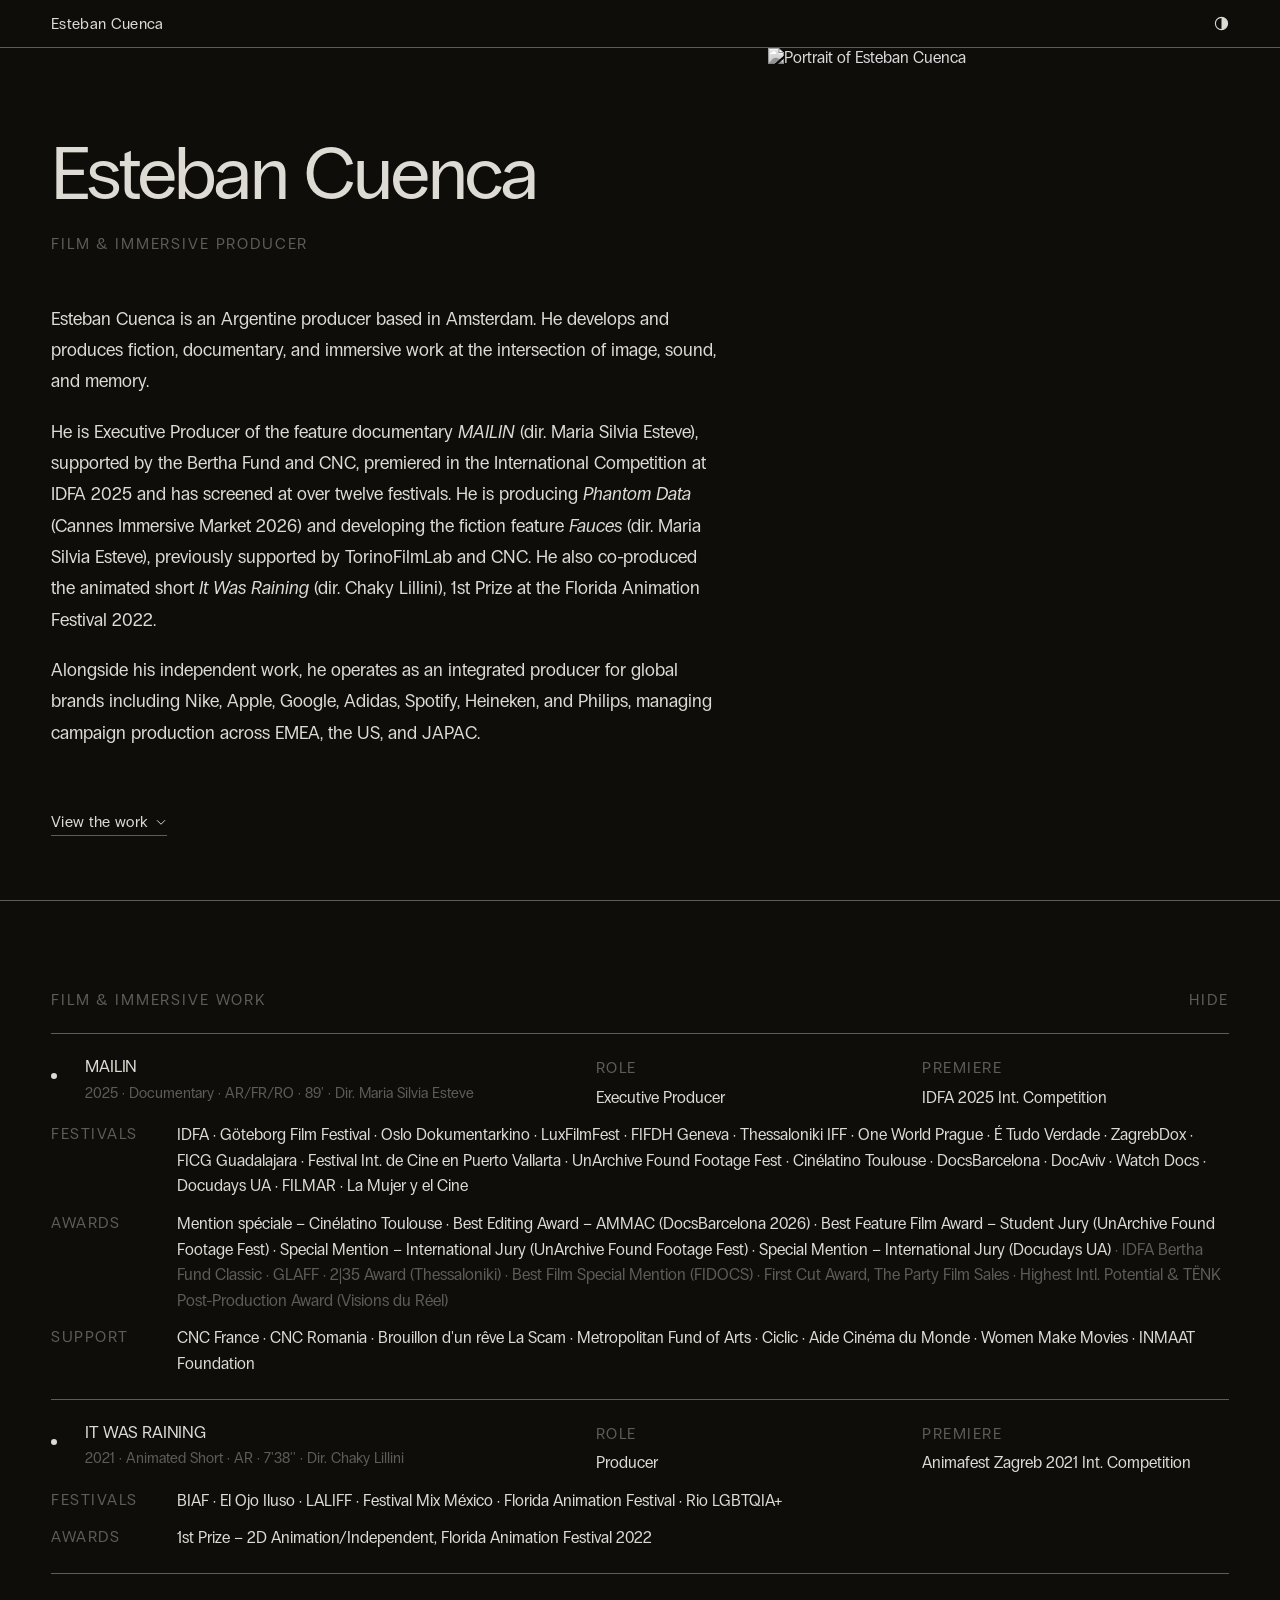
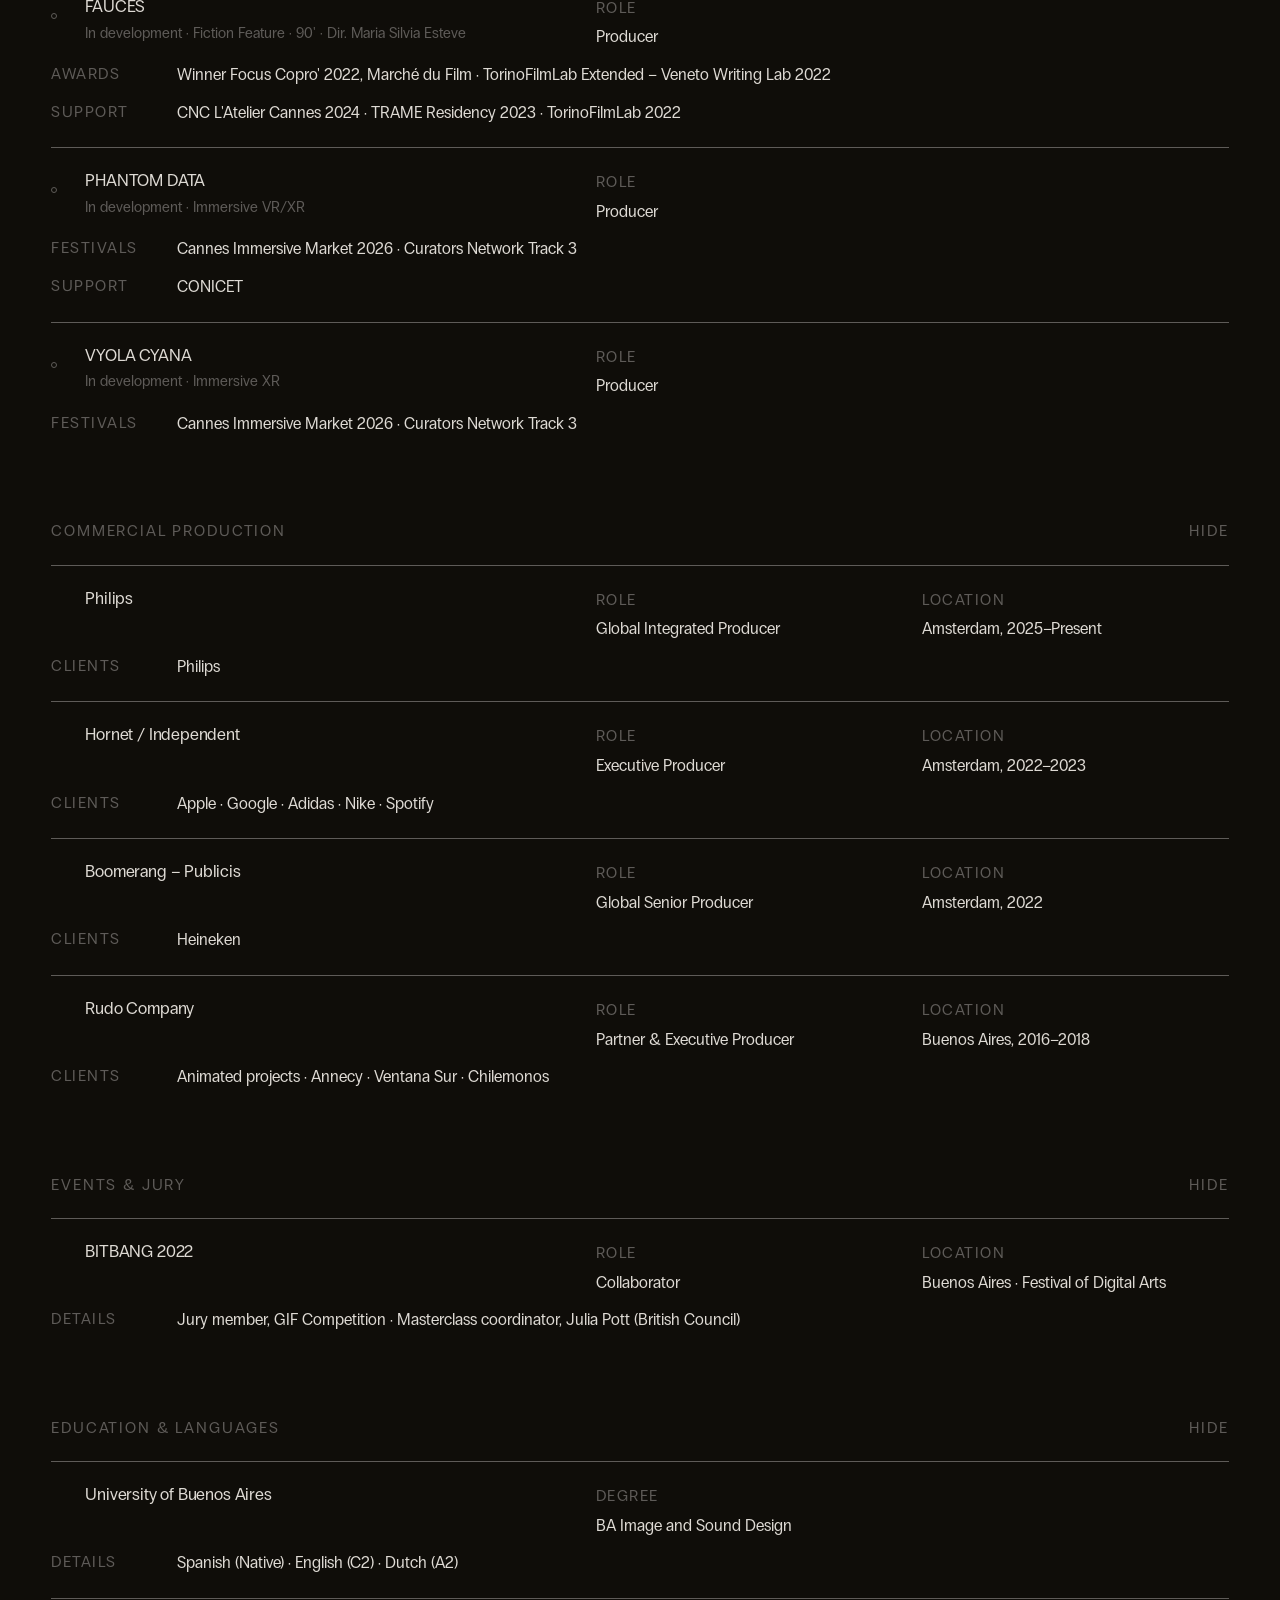
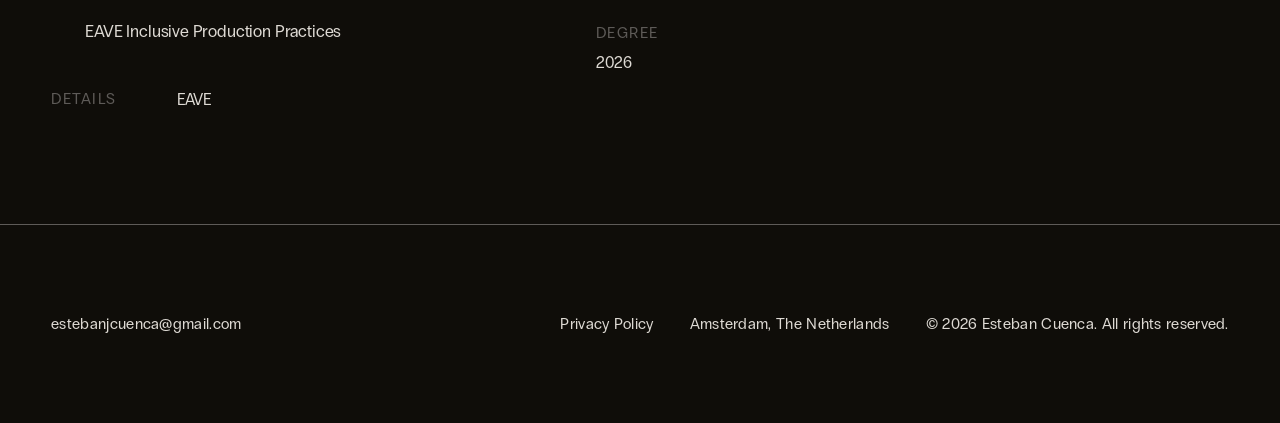
==== commit c68fa34a: "Componentize render pipeline, add Figma design-sync system, update bio - Extract repeated inline-ren" ====
--- a/index.html
+++ b/index.html
@@ -51,6 +51,12 @@
 <link rel="stylesheet" href="fonts.css" media="print" onload="this.media='all'">
 <noscript><link rel="stylesheet" href="fonts.css"></noscript>
 <link rel="stylesheet" href="styles.css">
+<script src="components/statusDot.js"></script>
+<script src="components/entityBlock.js"></script>
+<script src="components/paragraphBlock.js"></script>
+<script src="components/footerLink.js"></script>
+<script src="components/recordRow.js"></script>
+<script src="components/section.js"></script>
 </head>
 <body>
 
@@ -155,8 +161,7 @@
   if (m) {
     const title = m[1].trim();
     const sub   = m[2].trim();
-    return `<span class="ent-title">${parseInline(title)}</span>` +
-           (sub ? `<span class="ent-sub">${parseInline(sub)}</span>` : '');
+    return window.Components.entityBlock(title, sub);
   }
   return parseInline(text);
 }
@@ -186,7 +191,7 @@
   if (!m) return { entityHtml: formatCell(text), role: '', premiere: '' };
   const title = m[1].trim();
   const rest  = m[2].trim();
-  const titleHtml = `<span class="ent-title">${parseInline(title)}</span>`;
+  const titleHtml = window.Components.entityBlock(title);
 
   if (kind === 'company') {
     const parts = rest.split(/\s*·\s*/).filter(Boolean);
@@ -305,43 +310,7 @@
   out += '</tr></thead><tbody>';
 
   data.forEach(({ raw, html }) => {
-    out += '<tr>';
-    canon.forEach(col => {
-      const c = ` class="${col.cls}"`;
-      const label = col.label ? parseInline(col.label) : col.key;
-      const labelAttr = col.key === 'status' ? '' :
-        ` data-label="${label.replace(/"/g, '&quot;')}"`;
-
-      if (col.key === 'status') {
-        if (!raw.status) {
-          out += `<td class="${col.cls} col-status-empty"${labelAttr}></td>`;
-        } else {
-          const done = raw.status.toLowerCase() === 'done';
-          out += `<td${c}><span class="dot ${done ? 'dot-done' : 'dot-wip'}"></span></td>`;
-        }
-      } else if (col.key === 'entity') {
-        const content = html.entity || '';
-        out += `<td${c}${labelAttr}>${content}</td>`;
-      } else {
-        const val = raw[col.key] || '';
-        // "—"/"-" are used in content.md as an explicit placeholder for
-        // "nothing here" — treat them the same as a truly empty cell so
-        // the record layout collapses the block instead of showing a
-        // labeled row with just a dash in it.
-        const isPlaceholder = /^[-—]$/.test(val.trim());
-        if (col.key === 'awards' && val.includes('{wip}')) {
-          const sepIdx = val.indexOf('{wip}');
-          const main = val.slice(0, sepIdx).trim();
-          const wip  = val.slice(sepIdx + 5).trim();
-          const mainHtml = main ? parseInline(main) : '';
-          const wipHtml  = wip  ? `<span class="award-wip">${main ? ' · ' : ''}${parseInline(wip)}</span>` : '';
-          out += `<td${c}${labelAttr}>${mainHtml}${wipHtml}</td>`;
-        } else {
-          out += `<td${c}${labelAttr}>${val && !isPlaceholder ? parseInline(val) : ''}</td>`;
-        }
-      }
-    });
-    out += '</tr>';
+    out += window.Components.recordRow({ raw, html, canon });
   });
 
   out += '</tbody></table></div>';
@@ -468,11 +437,11 @@
   document.title = name + (meta.subtitle ? ' — ' + meta.subtitle : '');
 
   const footerRight = [];
-  if (meta.privacy) footerRight.push(`<a class="footer-privacy" href="${meta.privacy}">Privacy Policy</a>`);
-  if (meta.location) footerRight.push(`<span class="footer-location footer-plain">${meta.location}</span>`);
-  footerRight.push(`<span class="footer-copyright footer-plain">© ${new Date().getFullYear()} ${name}. All rights reserved.</span>`);
+  if (meta.privacy) footerRight.push(window.Components.footerLink({ anchorCls: 'footer-privacy', href: meta.privacy, text: 'Privacy Policy' }));
+  if (meta.location) footerRight.push(window.Components.footerLink({ wrapCls: 'footer-location footer-plain', text: meta.location }));
+  footerRight.push(window.Components.footerLink({ wrapCls: 'footer-copyright footer-plain', text: `© ${new Date().getFullYear()} ${name}. All rights reserved.` }));
   const footerLeft = meta.email
-    ? `<span class="footer-left"><a href="mailto:${meta.email}">${meta.email}</a></span>` : '';
+    ? window.Components.footerLink({ wrapCls: 'footer-left', href: `mailto:${meta.email}`, text: meta.email }) : '';
   const footerRightHtml = footerRight.length
     ? `<span class="footer-right">${footerRight.join('')}</span>` : '';
   document.getElementById('cv-footer').innerHTML = footerLeft + footerRightHtml;
@@ -489,21 +458,15 @@
   });
   if (para.length) bioParas.push(para.join(' '));
   document.getElementById('cv-bio').innerHTML =
-    bioParas.map(p => `<p>${parseInline(p)}</p>`).join('');
+    bioParas.map(p => window.Components.paragraphBlock(p)).join('');
 
   // ── Render sections ──
   document.getElementById('cv-sections').innerHTML = sections.map(sec => {
     const slug  = slugify(sec.title);
     const id    = `sec-${slug}`;
     const tbls  = sec.tables.map(t => buildTable(t.headers, t.rows)).join('');
-    const paras = sec.paras.map(p => `<p>${parseInline(p)}</p>`).join('');
-    return `<section class="cv-section visible" id="${id}">
-      <div class="sec-head">
-        <span class="sec-label">${parseInline(sec.title)}</span>
-        <button class="sec-toggle" onclick="toggleSection('${id}')">Hide</button>
-      </div>
-      <div class="sec-body"><div class="sec-body-inner">${tbls}${paras}</div></div>
-    </section>`;
+    const paras = sec.paras.map(p => window.Components.paragraphBlock(p)).join('');
+    return window.Components.section({ id, title: sec.title, bodyHtml: tbls + paras });
   }).join('');
 
   // ── Restore hidden sections ──
--- a/styles.css
+++ b/styles.css
@@ -8,10 +8,6 @@
   --ink:  #1A1714;
   --mid:  #8C8880;
   --bg:   #F0EDE7;
-  --role-kick: #a84832;
-  --role-chord: #4f63c7;
-  --role-lead: #c99212;
-  --role-hat: #2a9d8f;
   --line: var(--mid);
   --font: 'PPRadioGrotesk', system-ui, -apple-system, sans-serif;
   --bar-h:  48px;
@@ -23,16 +19,23 @@
   --space-lg: clamp(40px, 5vw, 80px);
   --space-md: clamp(20px, 3vw, 36px);
   --space-sm: clamp(16px, 2vw, 24px);
+
+  /* A4 preview palette — forced light/print look, independent of dark mode:
+     a printed page always renders on white paper with dark ink regardless
+     of the site's current theme. */
+  --a4-surround: #d5d1ca;
+  --a4-paper:    #fff;
+  --a4-ink:      #1A1714;
+  --a4-mid:      #8C8880;
+  --a4-line:     var(--a4-mid);
+  --a4-page-w:   210mm;
+  --a4-page-h:   297mm;
 }
 html.dark {
   --ink:  #DEDAD4;
   --mid:  #5E5B58;
   --bg:   #0F0D09;
   --line: var(--mid);
-  --role-kick: #e07a5f;
-  --role-chord: #7b8ee8;
-  --role-lead: #f0c040;
-  --role-hat: #5ecfbc;
 }
 
 /* ── RESET ── */
@@ -62,7 +65,6 @@
   position: fixed;
   top: 0; left: 0; right: 0;
   z-index: 200;
-  /* anchor for centered waveform */
   isolation: isolate;
   height: var(--bar-h);
   display: flex;
@@ -86,38 +88,6 @@
   position: relative;
   z-index: 2;
 }
-#nav-vibe {
-  position: absolute;
-  left: 50%;
-  top: 50%;
-  transform: translate(-50%, -50%);
-  width: clamp(80px, 22vw, 260px);
-  height: 22px;
-  pointer-events: none;
-  z-index: 1;
-}
-.nav-vibe-svg {
-  display: block;
-  width: 100%;
-  height: 100%;
-}
-.nav-vibe-path {
-  fill: none;
-  stroke: var(--ink);
-  stroke-width: 2.5;
-  stroke-linecap: round;
-  stroke-linejoin: round;
-  vector-effect: non-scaling-stroke;
-  opacity: .2;
-  transition: opacity .5s ease;
-}
-#nav-vibe.active .nav-vibe-path {
-  opacity: .92;
-  stroke-width: 3;
-}
-@media (prefers-reduced-motion: reduce) {
-  #nav-vibe { display: none; }
-}
 
 .toolbar-actions {
   display: flex;
@@ -137,16 +107,15 @@
 #btn-eave:hover { opacity: 1; text-decoration: underline; }
 #btn-eave.active { opacity: 1; background: var(--ink); color: var(--bg); border-color: var(--ink); }
 /* EAVE page is invisible unless EAVE print mode is active */
+
 #a4-eave-page { display: none !important; }
 html.a4-eave.a4-mode #a4-eave-page { display: flex !important; }
-.toolbar-sound {
-  display: flex;
-  align-items: center;
-  gap: clamp(4px, 1vw, 8px);
-  flex-shrink: 0;
-}
-/* Toolbar buttons as plain text links */
-.tb-btn {
+#a4-eave-ipp-page { display: none !important; }
+html.a4-eave.a4-mode #a4-eave-ipp-page { display: flex !important; }
+/* Plain-text button pattern — shared by the toolbar and the footer
+   (.tb-btn/.tb-icon-btn and .footer-btn/.footer-icon-btn were previously
+   two near-identical rule sets; unified here into one). */
+.tb-btn, .footer-btn {
   font-family: var(--font);
   font-size: var(--nav-size);
   font-weight: 400;
@@ -161,59 +130,19 @@
   text-decoration-thickness: .5px;
   transition: color .15s;
 }
-.tb-btn:hover { text-decoration: underline; }
-.tb-btn.active {
+.tb-btn:hover, .footer-btn:hover { text-decoration: underline; }
+.tb-btn.active, .footer-btn.active {
   background: var(--ink);
   color: var(--bg);
   border-color: var(--ink);
   text-decoration: none;
 }
-.tb-icon-btn:hover { text-decoration: none; }
-.tb-icon-btn:hover .tb-icon { opacity: .55; }
-.tb-icon {
+.tb-icon-btn:hover, .footer-icon-btn:hover { text-decoration: none; }
+.tb-icon-btn:hover .tb-icon, .footer-icon-btn:hover .footer-icon { opacity: .55; }
+.tb-icon, .footer-icon {
   display: block;
   fill: none;
 }
-#btn-dark { letter-spacing: 0; }
-#btn-hover-settings {
-  color: var(--mid);
-  padding-left: 0 !important;
-}
-#btn-hover-settings .tb-menu-icon {
-  transform: rotate(90deg);
-  transition: transform .2s ease;
-}
-#btn-hover-settings.panel-open .tb-menu-icon {
-  transform: rotate(0deg);
-}
-#btn-studio:hover,
-#btn-hover-settings:hover { color: var(--ink); text-decoration: underline; }
-#btn-studio.panel-open,
-#btn-hover-settings.panel-open {
-  color: var(--ink);
-  text-decoration: underline;
-  text-underline-offset: 3px;
-}
-#btn-studio.is-loading {
-  opacity: 0.55;
-  pointer-events: none;
-}
-html.beat-studio-loading .beat-studio-inner::after {
-  content: 'Loading studio…';
-  position: absolute;
-  inset: 0;
-  display: flex;
-  align-items: center;
-  justify-content: center;
-  font-size: 11px;
-  letter-spacing: .08em;
-  text-transform: uppercase;
-  color: var(--mid);
-  background: color-mix(in srgb, var(--bg) 82%, transparent);
-  z-index: 12;
-  pointer-events: none;
-}
-#btn-dark:hover { text-decoration: underline; }
 
 /* ── HERO ── */
 #hero {
@@ -227,15 +156,6 @@
 #hero-photo {
   transition: opacity .45s cubic-bezier(.22, 1, .32, 1), visibility .45s;
 }
-body.hover-panel-open {
-  overflow-x: hidden;
-}
-@media (min-width: 900px) {
-  body.hover-panel-open #print-work {
-    margin-right: min(400px, 38vw);
-    transition: margin-right .42s cubic-bezier(.22, 1, .32, 1);
-  }
-}
 #hero-text {
   padding: var(--space-xl) var(--pad-x) var(--space-lg);
   display: flex; flex-direction: column; justify-content: flex-end;
@@ -293,19 +213,30 @@
   #cv-bio p { max-width: 74ch; }
 }
 
-/* Scroll cue — sits below bio in text column */
+/* View-the-work CTA — sits below bio in text column */
 #hero-scroll {
-  display: none;
+  display: block;
   margin-top: var(--space-lg);
   flex-shrink: 0;
   font-size: var(--nav-size);
   font-weight: 400;
   letter-spacing: .02em;
-  color: var(--mid);
-}
-#hero-scroll a { color: inherit; }
-#hero-scroll a:hover { color: var(--ink); text-decoration: underline; }
-@media screen and (min-width: 769px) { #hero-scroll { display: block; } }
+  color: var(--ink);
+}
+#hero-scroll a {
+  display: inline-flex;
+  align-items: center;
+  gap: 8px;
+  color: inherit;
+  border-bottom: 1px solid var(--line);
+  padding-bottom: 4px;
+  transition: border-color .2s ease, gap .2s ease;
+}
+#hero-scroll a:hover {
+  border-color: var(--ink);
+  gap: 12px;
+}
+.hero-scroll-icon { display: block; flex-shrink: 0; }
 
 /* ── SECTIONS ── */
 #cv-sections {
@@ -366,719 +297,100 @@
   .cv-section.sec-hidden .sec-body { grid-template-rows: 0fr; }
 }
 
-/* ── TABLES — editorial list, not spreadsheet grid ── */
-.table-wrap { overflow-x: auto; }
+/* ── TABLES — per-project record layout, not a spreadsheet grid ──
+   Each row is a CSS grid: a compact head line (status/entity/role/premiere)
+   plus full-width detail blocks (festivals/awards/support) below, so a long
+   comma-separated list wraps against the whole row width instead of a
+   narrow fixed column. Same <table> markup as always — print.css re-forces
+   real table display + its own column widths under html.a4-mode,
+   independent of these screen-only rules. ── */
+.table-wrap { overflow-x: visible; }
 
 .cv-table {
   width: 100%;
-  table-layout: fixed;
   border-collapse: collapse;
   font-size: var(--body-size);
   line-height: 1.6;
 }
-.col-status     { width: 3%; }
-.col-entity     { width: 22%; }
-.col-role       { width: 12%; }
-.col-premiere   { width: 13%; }
-.col-festivals  { width: 26%; }
-.col-awards     { width: 13%; }
-.col-support    { width: 11%; }
-
-/* Hairline rule above header only */
-.cv-table thead tr {
-  border-top: .5px solid var(--line);
-}
-
-.cv-table th {
+.cv-table, .cv-table tbody { display: block; width: 100%; }
+.cv-table thead { display: none; }
+
+.cv-table tbody { border-top: .5px solid var(--line); }
+
+.cv-table tbody tr {
+  display: grid;
+  grid-template-columns: 14px minmax(0, 1.6fr) minmax(0, 1fr) minmax(0, 1fr);
+  column-gap: 20px;
+  row-gap: 12px;
+  padding: clamp(16px, 2.2vw, 22px) 0;
+  border-bottom: .5px solid var(--line);
+  align-items: start;
+  transition: background .15s ease, color .15s ease;
+}
+.cv-table tbody tr:last-child { border-bottom: none; }
+.cv-table tbody tr:hover {
+  background: color-mix(in srgb, var(--mid) 8%, var(--bg));
+}
+
+.cv-table td {
+  padding: 0;
+  vertical-align: top;
+  border: none;
+}
+
+/* Head line: status · entity · role · premiere, side by side.
+   Role/premiere carry a small label above the value, same idea as the
+   detail blocks below, so removing <thead> doesn't lose which-is-which. */
+.cv-table td.col-status  { grid-column: 1; grid-row: 1; padding-top: 5px; }
+.cv-table td.col-entity  { grid-column: 2; grid-row: 1; }
+.cv-table td.col-role    { grid-column: 3; grid-row: 1; }
+.cv-table td.col-premiere{ grid-column: 4; grid-row: 1; }
+.cv-table td.col-role:empty,
+.cv-table td.col-premiere:empty { display: none; }
+.cv-table td.col-role::before,
+.cv-table td.col-premiere::before {
+  content: attr(data-label);
+  display: block;
   font-size: var(--nav-size);
   letter-spacing: .1em;
   text-transform: uppercase;
   color: var(--mid);
-  font-weight: 400;
-  text-align: left;
-  padding: 0 24px 14px 0;
-  border-bottom: .5px solid var(--line);
-}
-.cv-table th:last-child { padding-right: 0; }
-
-.cv-table td {
-  padding: clamp(16px, 2.2vw, 22px) 24px clamp(16px, 2.2vw, 22px) 0;
-  vertical-align: top;
-  border-bottom: none;
-}
-.cv-table td:last-child { padding-right: 0; }
-.cv-table tbody tr:not(:first-child) td {
-  border-top: .5px solid var(--line);
-}
-
-/* Row hover — subtle bg */
-.cv-table tbody tr {
-  transition: background .15s ease, color .15s ease;
-}
-.cv-table tbody tr:hover {
-  background: color-mix(in srgb, var(--mid) 8%, var(--bg));
-}
-
-/* Sound mode — rows are pads; table DOM stays valid (no positioning on <tr>) */
-html.browse-mode:not(.a4-mode) .table-wrap {
+  margin-bottom: 4px;
+}
+
+/* Detail blocks: full row width, label + wrapped value side by side.
+   Absolute-positioned label (not a grid column) so every wrapped line
+   keeps a consistent left margin — a bare text node next to a ::before
+   doesn't reliably grid/flex-place into a value column. */
+.cv-table td.col-festivals,
+.cv-table td.col-awards,
+.cv-table td.col-support {
+  grid-column: 1 / -1;
   position: relative;
-  overflow-x: auto;
-  overflow-y: visible;
-}
-html.browse-mode:not(.a4-mode) .cv-section:not(.sec-hidden) .sec-body-inner,
-html.beat-overlay:not(.a4-mode) .sec-body-inner {
-  overflow: visible;
-}
-html.browse-mode:not(.a4-mode) .cv-table tbody tr.row-pad {
-  cursor: crosshair;
-}
-html.browse-mode:not(.a4-mode) .cv-table tbody tr.row-pad:hover {
-  background: color-mix(in srgb, var(--mid) 6%, var(--bg));
-}
-html.browse-mode:not(.a4-mode) .cv-table tbody tr.row-pad.influence-active {
-  background: color-mix(in srgb, var(--mid) 10%, var(--bg));
-}
-html.browse-mode:not(.a4-mode) .table-sound-overlay {
+  padding-left: 126px;
+  min-height: 1.6em;
+}
+.cv-table td.col-festivals:empty,
+.cv-table td.col-awards:empty,
+.cv-table td.col-support:empty {
+  display: none;
+}
+.cv-table td.col-festivals::before,
+.cv-table td.col-awards::before,
+.cv-table td.col-support::before {
+  content: attr(data-label);
   position: absolute;
-  inset: 0;
-  pointer-events: none;
-  z-index: 8;
-  overflow: visible;
-}
-html.browse-mode:not(.a4-mode) .kaoss-dot {
-  position: absolute;
-  width: 7px;
-  height: 7px;
-  margin: 0;
-  transform: translate(-50%, -50%);
-  border-radius: 50%;
-  background: color-mix(in srgb, var(--ink) 22%, transparent);
-  pointer-events: none;
-}
-html.a4-mode .table-sound-overlay,
-html.a4-mode .kaoss-dot,
-html.a4-mode .sound-marker,
-html.a4-mode .sound-marker-preview {
-  display: none !important;
-}
-
-html.browse-mode:not(.a4-mode) .sound-marker,
-html.browse-mode:not(.a4-mode) .sound-marker-preview {
-  position: absolute;
-  width: 13px;
-  height: 13px;
-  margin: 0;
-  padding: 0;
-  border: none;
-  transform: translate(-50%, -50%);
-  border-radius: 50%;
-  z-index: 9;
-}
-html.browse-mode:not(.a4-mode) .sound-marker-preview {
-  background: color-mix(in srgb, var(--ink) 38%, transparent);
-  box-shadow: 0 0 0 2px color-mix(in srgb, var(--bg) 70%, transparent);
-  opacity: .8;
-  z-index: 11;
-  transition: none;
-}
-html.browse-mode:not(.beat-studio):not(.a4-mode) .sound-marker,
-html.browse-mode:not(.beat-studio):not(.a4-mode) .sound-marker-preview {
-  pointer-events: none;
-}
-html.browse-mode:not(.a4-mode) .sound-marker {
-  background: color-mix(in srgb, var(--ink) 65%, var(--bg));
-  box-shadow: 0 0 0 var(--marker-border, 2px) color-mix(in srgb, var(--bg) 88%, transparent);
-  cursor: pointer;
-  pointer-events: auto;
-  opacity: 1;
-  transition: width .08s ease-out, height .08s ease-out, opacity .15s ease, box-shadow .08s ease-out;
-}
-html.browse-mode:not(.a4-mode) .sound-marker-chip {
-  position: absolute;
-  bottom: calc(100% + 6px);
-  left: 50%;
-  transform: translateX(-50%);
-  display: flex;
-  flex-direction: column;
-  align-items: center;
-  gap: 1px;
-  padding: 3px 6px;
-  border-radius: 4px;
-  background: color-mix(in srgb, var(--bg) 88%, transparent);
-  border: .5px solid color-mix(in srgb, var(--line) 55%, transparent);
-  font-size: 7px;
-  letter-spacing: .08em;
-  text-transform: uppercase;
-  color: var(--ink);
-  white-space: nowrap;
-  pointer-events: none;
-  line-height: 1.15;
-  opacity: .82;
-  transition: opacity .15s ease, transform .15s ease;
-}
-html.browse-mode:not(.a4-mode) .sound-marker.is-selected .sound-marker-chip,
-html.browse-mode:not(.a4-mode) .sound-marker:hover .sound-marker-chip {
-  opacity: 1;
-  transform: translateX(-50%) translateY(-2px);
-}
-html.browse-mode:not(.a4-mode) .sound-marker-role {
-  font-weight: 600;
-  letter-spacing: .12em;
-}
-html.browse-mode:not(.a4-mode) .sound-marker-meta {
-  color: var(--mid);
-  font-size: 6px;
-}
-html.browse-mode:not(.a4-mode) .sound-marker-note {
-  font-size: 6px;
-  letter-spacing: .04em;
-  text-transform: none;
-}
-html.browse-mode:not(.a4-mode) .sound-marker.is-selected .sound-marker-note {
-  display: block;
-}
-html.browse-mode:not(.a4-mode) .sound-marker:not(.is-selected) .sound-marker-note {
-  display: none;
-}
-html.browse-mode:not(.a4-mode) .sound-marker.is-playing {
-  box-shadow:
-    0 0 0 2px color-mix(in srgb, var(--bg) 75%, transparent),
-    0 0 calc(6px + var(--marker-glow, 0) * 14px) color-mix(in srgb, var(--ink) 18%, transparent);
-}
-html.browse-mode:not(.a4-mode) .sound-marker.is-selected {
-  outline: 2px solid var(--ink);
-  outline-offset: 1px;
-}
-html.browse-mode:not(.a4-mode) .sound-marker {
-  background: hsl(var(--dot-hue, 210) var(--dot-sat, 48%) var(--dot-light, 48%) / var(--dot-alpha, 0.92));
-  border-radius: 50%;
-  transform: translate(-50%, -50%);
-  box-shadow:
-    0 0 0 var(--dot-border-w, 2px) color-mix(in srgb, var(--bg) 70%, transparent),
-    0 0 0 calc(var(--dot-border-w, 2px) + 1px) color-mix(in srgb, hsl(var(--dot-hue, 210) var(--dot-sat, 48%) var(--dot-light, 48%)) 40%, transparent);
-}
-html.browse-mode:not(.a4-mode) .sound-marker.viz-density-8 {
-  outline: 2px solid color-mix(in srgb, hsl(var(--dot-hue, 210) var(--dot-sat, 48%) var(--dot-light, 48%)) 60%, transparent);
-  outline-offset: 3px;
-}
-html.browse-mode:not(.a4-mode) .sound-marker.viz-density-4 {
-  outline: 2px dashed color-mix(in srgb, hsl(var(--dot-hue, 210) var(--dot-sat, 48%) var(--dot-light, 48%)) 50%, transparent);
-  outline-offset: 4px;
-}
-html.browse-mode:not(.a4-mode) .sound-marker.viz-density-2 {
-  outline: 2px dotted color-mix(in srgb, hsl(var(--dot-hue, 210) var(--dot-sat, 48%) var(--dot-light, 48%)) 70%, transparent);
-  outline-offset: 5px;
-  filter: saturate(1.12);
-}
-html.browse-mode:not(.a4-mode) .sound-marker.is-beat {
-  transform: translate(-50%, -50%) scale(1.22);
-  filter: brightness(1.12) saturate(1.08);
-}
-html.browse-mode:not(.a4-mode) .sound-marker.is-playing.is-beat {
-  box-shadow:
-    0 0 0 var(--marker-border, 2px) color-mix(in srgb, var(--bg) 65%, transparent),
-    0 0 calc(10px + var(--marker-glow, 0) * 16px) color-mix(in srgb, hsl(var(--dot-hue, 210) var(--dot-sat, 48%) var(--dot-light, 48%)) 55%, transparent);
-}
-.sl-role-seg {
-  display: grid;
-  grid-template-columns: 1fr 1fr;
-  gap: 6px;
-  margin-top: 4px;
-}
-.sl-role-seg .sp-seg-btn {
-  padding: 8px 6px !important;
-  font-size: 8px !important;
-  letter-spacing: .06em;
-  border-left: 4px solid transparent;
-}
-.sl-role-seg .sp-seg-btn[data-loop-role="kick"] { border-left-color: var(--role-kick); }
-.sl-role-seg .sp-seg-btn[data-loop-role="chord"] { border-left-color: var(--role-chord); }
-.sl-role-seg .sp-seg-btn[data-loop-role="lead"] { border-left-color: var(--role-lead); }
-.sl-role-seg .sp-seg-btn[data-loop-role="hat"] { border-left-color: var(--role-hat); }
-.sl-role-seg .sp-seg-btn.active[data-loop-role="kick"] {
-  background: color-mix(in srgb, var(--role-kick) 22%, var(--bg));
-}
-.sl-role-seg .sp-seg-btn.active[data-loop-role="chord"] {
-  background: color-mix(in srgb, var(--role-chord) 22%, var(--bg));
-}
-.sl-role-seg .sp-seg-btn.active[data-loop-role="lead"] {
-  background: color-mix(in srgb, var(--role-lead) 22%, var(--bg));
-}
-.sl-role-seg .sp-seg-btn.active[data-loop-role="hat"] {
-  background: color-mix(in srgb, var(--role-hat) 22%, var(--bg));
-}
-
-/* Beat studio — 6 musical layers */
-html.beat-overlay:not(.a4-mode) tr.row-pad.beat-layer-extra {
-  display: none;
-}
-html.beat-overlay:not(.a4-mode) tr.row-pad.beat-layer-active {
-  position: relative;
-}
-html.beat-overlay:not(.a4-mode) tr.row-pad.beat-layer-active td:first-child::before {
-  content: attr(data-layer-label);
-  position: absolute;
-  left: 8px;
-  top: 50%;
-  transform: translateY(-50%);
-  font-size: 8px;
-  font-weight: 500;
-  letter-spacing: .14em;
-  text-transform: uppercase;
-  color: var(--ink);
-  pointer-events: none;
-  z-index: 2;
-  visibility: visible !important;
-  -webkit-text-fill-color: var(--ink);
-}
-html.beat-overlay:not(.a4-mode) tr.row-pad.beat-layer-active[data-beat-layer="Kick"] {
-  box-shadow: inset 4px 0 0 hsl(14 72% 48%);
-}
-html.beat-overlay:not(.a4-mode) tr.row-pad.beat-layer-active[data-beat-layer="Hat"] {
-  box-shadow: inset 4px 0 0 hsl(192 48% 46%);
-}
-html.beat-overlay:not(.a4-mode) tr.row-pad.beat-layer-active[data-beat-layer="Bass"] {
-  box-shadow: inset 4px 0 0 hsl(268 50% 48%);
-}
-html.beat-overlay:not(.a4-mode) tr.row-pad.beat-layer-active[data-beat-layer="Clap"] {
-  box-shadow: inset 4px 0 0 hsl(38 65% 50%);
-}
-html.beat-overlay:not(.a4-mode) tr.row-pad.beat-layer-active[data-beat-layer="Lead"] {
-  box-shadow: inset 4px 0 0 hsl(88 62% 44%);
-}
-html.beat-overlay:not(.a4-mode) tr.row-pad.beat-layer-active[data-beat-layer="Soft"] {
-  box-shadow: inset 4px 0 0 hsl(215 28% 52%);
-}
-
-/* Beat studio — lane pads only (no CV text) */
-html.beat-overlay:not(.a4-mode) .cv-table tbody tr.row-pad td {
-  color: transparent !important;
-  -webkit-text-fill-color: transparent;
-}
-html.beat-overlay:not(.a4-mode) .cv-table tbody tr.row-pad td * {
-  visibility: hidden;
-  pointer-events: none;
-}
-html.beat-overlay:not(.a4-mode) .cv-table tbody tr.row-pad td a {
-  color: transparent !important;
-}
-html.beat-overlay:not(.a4-mode) .cv-table tbody tr.row-pad {
-  height: clamp(60px, 8.5vw, 88px);
-  min-height: clamp(60px, 8.5vw, 88px);
-  background:
-    repeating-linear-gradient(
-      90deg,
-      transparent,
-      transparent calc(100% / 16 - .5px),
-      color-mix(in srgb, var(--line) 35%, transparent) calc(100% / 16 - .5px),
-      color-mix(in srgb, var(--line) 35%, transparent) calc(100% / 16)
-    ),
-    color-mix(in srgb, var(--mid) 4%, var(--bg));
-}
-html.beat-overlay:not(.a4-mode) .cv-table tbody tr.row-pad.influence-active {
-  background: color-mix(in srgb, var(--mid) 11%, var(--bg));
-}
-html.beat-overlay:not(.a4-mode) .cv-section {
-  margin-bottom: 0;
-}
-html.beat-overlay:not(.a4-mode) .sec-head {
-  opacity: .72;
-  margin-bottom: 4px;
-}
-html.beat-overlay:not(.a4-mode) .sec-label,
-html.beat-overlay:not(.a4-mode) .sec-toggle {
-  font-size: 7px;
-}
-html.beat-overlay:not(.a4-mode) .sec-body-inner > p {
-  display: none;
-}
-html.beat-overlay:not(.a4-mode) .cv-section.sec-hidden .sec-body {
-  grid-template-rows: 1fr;
-}
-html.beat-overlay:not(.a4-mode) .cv-section.sec-hidden .sec-body-inner {
-  opacity: 1;
-}
-html.beat-overlay:not(.a4-mode) .cv-table thead {
-  display: none;
-}
-html.beat-overlay:not(.a4-mode) .cv-table td {
-  padding-top: clamp(16px, 2.2vw, 24px);
-  padding-bottom: clamp(16px, 2.2vw, 24px);
-}
-html.beat-overlay:not(.a4-mode) .cv-section .cv-table thead tr {
-  border-top: none;
-}
-html.beat-overlay:not(.a4-mode) .cv-section + .cv-section .cv-table tbody tr:first-child td {
-  border-top: .5px solid var(--line);
-}
-#beat-transport {
-  display: none;
-}
-html.beat-overlay:not(.a4-mode) #beat-transport {
-  display: block;
-  padding: 0 0 var(--space-sm);
-  margin-bottom: var(--space-sm);
-  border-bottom: .5px solid var(--line);
-}
-html.beat-overlay:not(.a4-mode) #cv-sections {
-  padding-top: var(--space-md);
-}
-.beat-ruler {
-  display: flex;
-  flex-direction: column;
-  gap: 8px;
-  width: 100%;
-  max-width: 100%;
-}
-.beat-ruler-meta {
-  font-size: 8px;
-  letter-spacing: .12em;
-  text-transform: uppercase;
-  color: var(--mid);
-}
-.beat-ruler-grid {
-  display: grid;
-  grid-template-columns: repeat(16, 1fr);
-  gap: 3px;
-  align-items: end;
-  height: 18px;
-}
-.beat-ruler-step {
-  display: block;
-  height: 6px;
-  border-radius: 1px;
-  background: color-mix(in srgb, var(--mid) 28%, transparent);
-  transform-origin: bottom center;
-  transition: background .08s ease, height .08s ease, filter .08s ease, transform .08s ease;
-}
-.beat-ruler-step.is-downbeat {
-  height: 10px;
-  background: color-mix(in srgb, var(--mid) 42%, transparent);
-}
-.beat-ruler-step.is-active {
-  background: var(--ink);
-  height: 14px;
-}
-.beat-ruler-step.is-active.is-hit {
-  height: 16px;
-}
-.beat-ruler-step.is-active.is-hit.is-pulse {
-  filter: brightness(1.18);
-  transform: scaleY(1.12);
-}
-@media screen and (max-width: 768px) {
-  .beat-ruler-grid { gap: 2px; }
-  .beat-ruler-step.is-active { height: 12px; }
-}
-
-.beat-guide {
-  position: fixed;
-  left: 50%;
-  bottom: 20px;
-  transform: translateX(-50%);
-  z-index: 120;
-  max-width: min(360px, calc(100vw - 24px));
-  padding: 12px 14px;
-  border-radius: 8px;
-  background: color-mix(in srgb, var(--bg) 94%, transparent);
-  border: .5px solid var(--line);
-  box-shadow: 0 8px 28px color-mix(in srgb, var(--ink) 12%, transparent);
-  display: flex;
-  align-items: center;
-  gap: 10px;
-}
-.beat-guide--anchored {
-  bottom: auto;
-  transform: translateX(-50%);
-}
-.beat-guide-text {
-  margin: 0;
-  flex: 1;
-  font-size: 12px;
-  line-height: 1.45;
-  color: var(--ink);
-}
-.beat-guide-dismiss {
-  flex-shrink: 0;
-  border: .5px solid var(--line);
-  background: transparent;
-  color: var(--mid);
-  font-size: 10px;
-  letter-spacing: .08em;
-  text-transform: uppercase;
-  padding: 6px 8px;
-  border-radius: 4px;
-  cursor: pointer;
-}
-.beat-guide-dismiss:hover { color: var(--ink); border-color: var(--ink); }
-
-.sl-pad-context { margin: 0; min-height: 2.2em; }
-.sl-pad.sl-pad--layer {
-  outline: 1.5px solid color-mix(in srgb, var(--ink) 35%, transparent);
-  outline-offset: 2px;
-}
-html.a4-mode .beat-guide {
-  display: none !important;
-}
-html.browse-mode:not(.a4-mode) .sound-marker:hover,
-html.browse-mode:not(.a4-mode) .sound-marker:focus-visible {
-  transform: translate(-50%, -50%) scale(1.15);
-  opacity: 1;
-}
-.sp-hint {
-  margin: 0 0 10px;
-  font-size: 11px;
-  line-height: 1.45;
-  color: var(--mid);
-}
-#sp-marker-count {
-  min-height: 1.2em;
-  margin-top: -4px;
-}
-
-/* ── SOUND ON: MIDI controller layout ── */
-html.sound-on:not(.a4-mode) #hero,
-html.sound-on:not(.a4-mode) #cv-footer,
-html.sound-on:not(.a4-mode) .cv-section:not(.midi-bank) {
-  display: none !important;
-}
-html.sound-on:not(.a4-mode) #print-work {
-  padding-top: var(--bar-h);
-  min-height: 100vh;
-}
-html.sound-on:not(.a4-mode) #cv-sections {
-  padding: clamp(10px, 2vw, 18px) var(--pad-x) clamp(20px, 3vw, 32px);
-  border-top: none;
-  max-width: none;
-  min-height: calc(100vh - var(--bar-h));
-  display: flex;
-  flex-direction: column;
-  gap: clamp(6px, 1vw, 10px);
-}
-html.sound-on:not(.a4-mode) .cv-section.midi-bank {
-  margin: 0;
-  opacity: 1 !important;
-  transform: none !important;
-  transition: none;
-}
-html.sound-on:not(.a4-mode) .sec-head,
-html.sound-on:not(.a4-mode) .sec-body-inner > p {
-  display: none !important;
-}
-html.sound-on:not(.a4-mode) .midi-bank .table-wrap {
-  overflow: visible;
-}
-html.sound-on:not(.a4-mode) .cv-table thead {
-  display: none;
-}
-html.sound-on:not(.a4-mode) .cv-table tbody tr.has-track-lane {
-  position: relative;
-  height: clamp(44px, 5.5vw, 56px);
-  background: transparent;
-}
-html.sound-on:not(.a4-mode) .cv-table tbody tr.has-track-lane:hover {
-  background: transparent;
-}
-html.sound-on:not(.a4-mode) .cv-table tbody tr.has-track-lane td {
-  visibility: hidden;
-  height: 0;
-  padding: 0;
-  border: none;
-  overflow: hidden;
-}
-html.sound-on:not(.a4-mode) .cv-table tbody tr.has-track-lane td {
-  border-top: none;
-}
-html.sound-on:not(.a4-mode) .cv-section.midi-bank[data-bank="film-immersive-work"] .track-lane {
-  --bank-tint: color-mix(in srgb, var(--ink) 4%, transparent);
-}
-html.sound-on:not(.a4-mode) .cv-section.midi-bank[data-bank="commercial-production"] .track-lane {
-  --bank-tint: color-mix(in srgb, var(--mid) 10%, transparent);
-}
-.track-lane {
-  position: absolute;
-  inset: 0;
-  display: flex;
-  align-items: stretch;
-  gap: clamp(8px, 1.2vw, 14px);
-  padding: 6px 0;
-  border-top: .5px solid var(--line);
-  box-sizing: border-box;
-  background: var(--bank-tint, transparent);
-}
-.track-head {
-  width: 52px;
-  flex-shrink: 0;
-  position: relative;
-  display: flex;
-  flex-direction: column;
-  justify-content: center;
-  gap: 3px;
-  align-self: center;
-}
-.track-label {
-  font-family: var(--font);
-  font-size: 9px;
+  left: 0;
+  top: 0;
+  width: 110px;
+  font-size: var(--nav-size);
   letter-spacing: .1em;
   text-transform: uppercase;
   color: var(--mid);
-  text-align: left;
-  background: none;
-  border: none;
-  padding: 0;
-  cursor: pointer;
-  text-underline-offset: 3px;
-}
-.track-label:hover {
-  color: var(--ink);
-  text-decoration: underline;
-}
-.track-controls {
-  display: flex;
-  gap: 2px;
-}
-.track-mute,
-.track-solo,
-.track-lock {
-  font-family: var(--font);
-  font-size: 8px;
-  letter-spacing: .06em;
-  line-height: 1;
-  padding: 2px 3px;
-  background: none;
-  border: .5px solid var(--line);
-  color: var(--mid);
-  cursor: pointer;
-}
-.track-mute:hover,
-.track-solo:hover,
-.track-lock:hover { color: var(--ink); border-color: var(--ink); }
-.track-mute.active,
-.track-solo.active,
-.track-lock.active {
-  background: var(--ink);
-  color: var(--bg);
-  border-color: var(--ink);
-}
-.track-module-menu {
-  position: absolute;
-  left: 0;
-  top: calc(100% + 4px);
-  z-index: 40;
-  display: flex;
-  flex-direction: column;
-  gap: 2px;
-  min-width: 72px;
-  padding: 4px;
-  background: var(--bg);
-  border: .5px solid var(--line);
-  box-shadow: 0 6px 18px color-mix(in srgb, var(--ink) 12%, transparent);
-}
-.track-module-opt {
-  font-family: var(--font);
-  font-size: 9px;
-  letter-spacing: .08em;
-  text-transform: uppercase;
-  text-align: left;
-  padding: 5px 8px;
-  background: none;
-  border: none;
-  color: var(--mid);
-  cursor: pointer;
-}
-.track-module-opt:hover,
-.track-module-opt.active {
-  color: var(--ink);
-  background: color-mix(in srgb, var(--mid) 10%, transparent);
-}
-.track-lane.is-locked .track-label {
-  cursor: default;
-  opacity: .72;
-}
-.track-lane.is-muted { opacity: .42; }
-.track-lane.is-muted .track-grid { pointer-events: auto; }
-.track-lane.is-solo .track-label {
-  color: var(--ink);
-  font-weight: 500;
-}
-.track-grid {
-  flex: 1;
-  display: grid;
-  gap: 3px;
-  min-width: 0;
-  align-items: stretch;
-}
-.track-grid.steps-16 { grid-template-columns: repeat(16, 1fr); }
-.track-grid.steps-8  { grid-template-columns: repeat(8, 1fr); }
-.track-step {
-  appearance: none;
-  -webkit-appearance: none;
-  border: .5px solid var(--line);
-  background: color-mix(in srgb, var(--mid) 7%, transparent);
-  padding: 0;
-  min-height: 24px;
-  cursor: pointer;
-  border-radius: 0;
-  transition: background .1s ease, box-shadow .1s ease;
-}
-html.sound-on:not(.a4-mode) .track-step {
-  min-height: clamp(36px, 4.8vw, 48px);
-}
-.track-step:hover {
-  background: color-mix(in srgb, var(--mid) 18%, transparent);
-}
-.track-step.on {
-  background: var(--ink);
-  border-color: var(--ink);
-}
-.track-step.on.soft {
-  background: color-mix(in srgb, var(--ink) 42%, var(--bg));
-  border-color: color-mix(in srgb, var(--ink) 55%, var(--line));
-}
-.track-step.on:hover { background: var(--ink); }
-.track-step.on.soft:hover {
-  background: color-mix(in srgb, var(--ink) 55%, var(--bg));
-}
-.track-step.playhead {
-  box-shadow: inset 0 0 0 2px color-mix(in srgb, var(--ink) 50%, var(--bg));
-}
-.track-step.on.playhead {
-  box-shadow: inset 0 0 0 2px var(--bg);
-}
-.track-step.hit {
-  box-shadow: 0 0 0 2px var(--ink);
-  filter: brightness(1.15);
-}
-.track-step.on.hit {
-  box-shadow: 0 0 0 2px var(--bg), 0 0 0 3px var(--ink);
-}
-.track-drums .track-step.on {
-  background: color-mix(in srgb, var(--ink) 70%, var(--mid));
-}
-.track-kick .track-step.on {
-  background: color-mix(in srgb, var(--ink) 88%, var(--bg));
-}
-.track-bass .track-step.on {
-  background: color-mix(in srgb, var(--mid) 40%, var(--ink));
-}
-.track-clap .track-step.on {
-  background: color-mix(in srgb, var(--mid) 55%, var(--ink));
-}
-.track-note .track-step.on { background: var(--ink); }
-.track-drums .track-label { letter-spacing: .08em; }
-.track-lane.has-notes .track-label {
-  color: var(--ink);
-  text-decoration: underline;
-  text-underline-offset: 3px;
-}
-html.sound-loop .track-grid {
-  opacity: 1;
 }
 
 /* Status dot */
-.col-status th, .col-status td {
-  width: 18px; padding-right: 10px;
-}
+.col-status.col-status-empty { visibility: hidden; }
 .dot {
   display: inline-block; width: 6px; height: 6px; border-radius: 50%;
   margin-top: 4px;
@@ -1161,11 +473,14 @@
     margin-top: 4px;
   }
 
-  /* Remaining columns: label + value pairs */
+  /* Remaining columns: label + value pairs — extra line-height/word-spacing
+     helps long comma·separated lists (festivals, awards) stay scannable
+     when wrapped across several lines on a narrow screen */
   .cv-table td:not(.col-status):not(.col-entity) {
     margin-top: clamp(10px, 2.5vw, 14px);
     font-size: var(--body-size);
-    line-height: 1.55;
+    line-height: 1.75;
+    word-spacing: 0.04em;
   }
   .cv-table td:not(.col-status):not(.col-entity)::before {
     content: attr(data-label);
@@ -1178,28 +493,6 @@
     margin-bottom: 3px;
   }
 
-  html.sound-on:not(.a4-mode) .cv-table tbody tr.has-track-lane {
-    display: block;
-    height: auto;
-    min-height: 52px;
-    padding: 0;
-  }
-  html.sound-on:not(.a4-mode) .track-lane {
-    position: relative;
-    inset: auto;
-    flex-direction: row;
-    gap: 8px;
-    padding: 8px 0;
-  }
-  html.sound-on:not(.a4-mode) .track-head {
-    width: 48px;
-  }
-  html.sound-on:not(.a4-mode) .track-grid {
-    width: 100%;
-  }
-  html.sound-on:not(.a4-mode) .track-step {
-    min-height: 40px;
-  }
 }
 
 /* ── FOOTER ── */
@@ -1244,27 +537,8 @@
   align-items: center;
   gap: clamp(12px, 2vw, 20px);
 }
-.footer-btn {
-  font-family: var(--font);
-  font-size: var(--nav-size);
-  font-weight: 400;
-  letter-spacing: .02em;
-  color: var(--ink);
-  background: none;
-  border: none;
-  cursor: pointer;
-  padding: 0;
-  text-underline-offset: 3px;
-  text-decoration-thickness: .5px;
-  transition: color .15s;
-}
-.footer-btn:hover { text-decoration: underline; }
-.footer-icon-btn:hover { text-decoration: none; }
-.footer-icon-btn:hover .footer-icon { opacity: .55; }
-.footer-icon {
-  display: block;
-  fill: none;
-}
+/* .footer-btn / .footer-icon-btn now share the toolbar's button pattern —
+   see the unified `.tb-btn, .footer-btn` rules above. */
 
 /* ── LEGAL (privacy.html) ── */
 .legal {
@@ -1314,7 +588,7 @@
   }
   #hero-photo {
     position: relative; top: 0;
-    height: clamp(300px, 150vw, 640px);
+    height: clamp(200px, 55vw, 340px);
     order: -1;
   }
   #hero-text {
@@ -1350,12 +624,6 @@
   }
 }
 
-/* Table — horizontal scroll in landscape */
-@media screen and (max-width: 900px) and (orientation: landscape) {
-  .cv-table { min-width: 700px; }
-  .table-wrap { overflow-x: auto; -webkit-overflow-scrolling: touch; }
-}
-
 /* Print page-2 wrapper — block on screen so CV sections layout reliably */
 #print-work {
   display: block;
@@ -1365,11 +633,11 @@
 /* ── A4 MODE (inline preview, screen only) ── */
 #a4-stage { display: none; }
 html.a4-mode {
-  background: #d5d1ca;
+  background: var(--a4-surround);
   scroll-behavior: auto;
 }
 html.a4-mode body {
-  background: #d5d1ca !important;
+  background: var(--a4-surround) !important;
 }
 html.a4-mode #toolbar {
   z-index: 500;
@@ -1380,297 +648,27 @@
   box-sizing: border-box;
 }
 html.a4-mode #a4-pages {
-  width: 210mm;
+  width: var(--a4-page-w);
   margin: 0 auto;
   transform-origin: top center;
 }
 html.a4-mode .a4-page {
-  width: 210mm;
-  min-height: 297mm;
+  width: var(--a4-page-w);
+  min-height: var(--a4-page-h);
   margin: 0 auto 20px;
   padding: 10mm;
   box-sizing: border-box;
-  background: #fff;
-  color: #1A1714;
-  --ink: #1A1714;
-  --mid: #8C8880;
-  --line: #8C8880;
-  --bg: #fff;
-  box-shadow: 0 1px 3px rgba(26, 23, 20, .06), 0 10px 32px rgba(26, 23, 20, .1);
-}
-html.a4-mode #hover-panel { display: none !important; }
-
+  background: var(--a4-paper);
+  color: var(--a4-ink);
+  --ink: var(--a4-ink);
+  --mid: var(--a4-mid);
+  --line: var(--a4-line);
+  --bg: var(--a4-paper);
+  box-shadow: 0 1px 3px color-mix(in srgb, var(--a4-ink) 6%, transparent), 0 10px 32px color-mix(in srgb, var(--a4-ink) 10%, transparent);
+}
 /* ── SCROLL REVEAL — CV must stay visible (opacity 0 broke table + dots) ── */
 .cv-section {
   opacity: 1;
   transform: none;
 }
 
-/* ── Hover settings drawer (beat studio drawer → studio.css) ── */
-#hover-panel {
-  position: fixed;
-  top: var(--bar-h);
-  right: 0;
-  bottom: 0;
-  width: min(400px, 92vw);
-  z-index: 110;
-  background: var(--bg);
-  border-left: .5px solid var(--line);
-  box-shadow: -8px 0 32px color-mix(in srgb, var(--ink) 8%, transparent);
-  display: flex;
-  flex-direction: column;
-  font-family: var(--font);
-  transform: translateX(100%);
-  visibility: hidden;
-  pointer-events: none;
-  transition:
-    transform .44s cubic-bezier(.22, 1, .32, 1),
-    visibility .44s;
-}
-#hover-panel.open {
-  transform: translateX(0);
-  visibility: visible;
-  pointer-events: auto;
-}
-@media (max-width: 768px) {
-  #hover-panel {
-    top: var(--bar-h);
-    right: 0;
-    bottom: unset;
-    left: 0;
-    width: auto;
-    max-height: calc(100vh - var(--bar-h));
-    border-left: none;
-    border-bottom: .5px solid var(--line);
-    box-shadow: 0 8px 32px color-mix(in srgb, var(--ink) 8%, transparent);
-    transform: translateY(-8px);
-    opacity: 0;
-    transition:
-      transform .32s cubic-bezier(.22, 1, .32, 1),
-      opacity .32s cubic-bezier(.22, 1, .32, 1),
-      visibility .32s;
-  }
-  #hover-panel.open {
-    transform: translateY(0);
-    opacity: 1;
-  }
-}
-.sl-panel-body {
-  flex: 1;
-  min-height: 0;
-  overflow-y: auto;
-  overflow-x: hidden;
-  padding: 0 var(--pad-x) var(--space-lg);
-}
-@media (prefers-reduced-motion: reduce) {
-  #hover-panel,
-  #hero-text,
-  #hero-photo {
-    transition-duration: .01ms;
-  }
-}
-
-#hover-panel .sl-header {
-  display: flex; align-items: center; gap: 16px;
-  padding: 12px var(--pad-x); border-bottom: .5px solid var(--line);
-  flex-shrink: 0;
-}
-.sl-mode-note {
-  margin: 0 0 0 auto;
-  font-size: 9px;
-  letter-spacing: .08em;
-  text-transform: uppercase;
-  color: var(--mid);
-}
-.sl-title {
-  font-size: 11px; letter-spacing: .14em; text-transform: uppercase;
-  color: var(--ink); margin: 0; font-weight: 400;
-  flex: 1;
-  min-width: 0;
-}
-.sl-mode-switch { margin-left: auto; }
-.sl-close {
-  margin-left: auto;
-  flex-shrink: 0;
-  display: inline-flex;
-  align-items: center;
-  justify-content: center;
-  width: 28px;
-  height: 28px;
-  padding: 0;
-  border: none;
-  background: none;
-  color: var(--mid);
-  cursor: pointer;
-  transition: color .12s;
-}
-.sl-close:hover { color: var(--ink); }
-.sl-close-icon { display: block; }
-
-.sl-settings { margin-top: var(--space-md); }
-.sl-knob-grid {
-  display: grid;
-  grid-template-columns: repeat(2, minmax(0, 1fr));
-  gap: 12px 10px;
-}
-.sl-knob-grid-global { margin-bottom: 4px; }
-.sl-knob-grid .sl-field {
-  flex-direction: column;
-  align-items: center;
-  gap: 6px;
-  margin-bottom: 0;
-  text-align: center;
-}
-.sl-knob-grid .sl-field-label { width: auto; }
-.sl-knob-grid .sp-val { font-size: 9px; min-height: 1.2em; }
-.sp-knob-wrap {
-  position: relative;
-  display: flex;
-  flex-direction: column;
-  align-items: center;
-  gap: 4px;
-}
-.sp-knob-track {
-  width: 52px;
-  height: 52px;
-  border-radius: 50%;
-  border: .5px solid var(--line);
-  background: color-mix(in srgb, var(--mid) 6%, var(--bg));
-  display: flex;
-  align-items: center;
-  justify-content: center;
-  cursor: ns-resize;
-  touch-action: none;
-}
-.sp-knob-dial {
-  width: 34px;
-  height: 34px;
-  border-radius: 50%;
-  border: .5px solid color-mix(in srgb, var(--ink) 25%, var(--line));
-  background: var(--bg);
-  transform: rotate(var(--knob-angle, -135deg));
-  position: relative;
-}
-.sp-knob-dial::after {
-  content: '';
-  position: absolute;
-  top: 4px;
-  left: 50%;
-  width: 2px;
-  height: 9px;
-  margin-left: -1px;
-  border-radius: 1px;
-  background: var(--ink);
-}
-.sp-knob-input {
-  position: absolute;
-  width: 1px;
-  height: 1px;
-  opacity: 0;
-  pointer-events: none;
-}
-.sl-wave-picker {
-  margin-bottom: var(--space-sm);
-  padding-bottom: var(--space-sm);
-  border-bottom: .5px solid var(--line);
-}
-.sl-wave-picker-global {
-  margin-top: 0;
-  padding-top: 0;
-}
-.sl-wave-picker .sl-field-label {
-  display: block;
-  margin-bottom: 8px;
-}
-.sl-wave-picker .sl-wave-grid { margin-bottom: 0; }
-.sp-test-full { width: 100%; margin-top: 4px; }
-.sl-block {
-  margin-bottom: var(--space-md);
-  padding-bottom: var(--space-sm);
-  border-bottom: .5px solid var(--line);
-}
-.sl-block-title {
-  margin: 0 0 6px;
-  font-size: var(--nav-size);
-  letter-spacing: .12em;
-  text-transform: uppercase;
-  color: var(--ink);
-  font-weight: 400;
-}
-.sl-subtitle {
-  margin: var(--space-sm) 0 8px;
-  font-size: 9px;
-  letter-spacing: .1em;
-  text-transform: uppercase;
-  color: var(--mid);
-  font-weight: 400;
-}
-.sl-field-grid {
-  display: grid;
-  grid-template-columns: 1fr 1fr;
-  gap: 8px 14px;
-}
-.sl-field-span { grid-column: 1 / -1; }
-.sl-block-layer {
-  background: color-mix(in srgb, var(--mid) 4%, var(--bg));
-  padding: 12px;
-  margin-top: 8px;
-  border: .5px solid var(--line);
-}
-.sl-dot-head {
-  display: flex;
-  align-items: center;
-  justify-content: space-between;
-  gap: 10px;
-  margin-bottom: 6px;
-}
-.sl-dot-head .sl-block-title { margin: 0; }
-
-/* Shared drawer form controls (hover + studio panels) */
-.sl-field {
-  display: flex; align-items: center; gap: 12px; margin-bottom: 14px;
-}
-.sl-field-block { flex-direction: column; align-items: stretch; }
-.sl-field-block .sp-seg { margin-top: 4px; }
-.sl-field-label {
-  font-size: 9px; letter-spacing: .1em; text-transform: uppercase;
-  color: var(--mid); width: 88px; flex-shrink: 0;
-}
-.sl-field-block .sl-field-label { width: auto; }
-.sl-actions-row { display: flex; gap: 8px; flex-wrap: wrap; }
-.sl-actions-row .sp-test { flex: 1; min-width: 140px; }
-.sp-range {
-  flex: 1; height: 1px; cursor: pointer;
-  -webkit-appearance: none; appearance: none;
-  background: var(--line); outline: none; border-radius: 0;
-}
-.sp-range::-webkit-slider-thumb {
-  -webkit-appearance: none;
-  width: 10px; height: 10px; border-radius: 50%;
-  background: var(--ink); cursor: pointer;
-}
-.sp-range::-moz-range-thumb {
-  width: 10px; height: 10px; border-radius: 50%;
-  background: var(--ink); border: none; cursor: pointer;
-}
-.sp-val {
-  font-size: 9px; color: var(--mid); width: 52px; text-align: right; flex-shrink: 0;
-  font-variant-numeric: tabular-nums;
-}
-.sp-seg { display: flex; gap: 4px; flex-wrap: wrap; flex: 1; }
-.sp-seg-btn {
-  font-family: var(--font); font-size: 9px; letter-spacing: .07em;
-  background: none; border: .5px solid var(--line);
-  color: var(--mid); padding: 5px 10px; cursor: pointer;
-  transition: all .12s;
-}
-.sp-seg-btn:hover { color: var(--ink); }
-.sp-seg-btn.active { background: var(--ink); color: var(--bg); border-color: var(--line); }
-.sp-test {
-  font-family: var(--font); font-size: 9px; letter-spacing: .10em; text-transform: uppercase;
-  background: none; border: .5px solid var(--line);
-  color: var(--mid); padding: 10px 14px; cursor: pointer;
-  transition: all .12s; width: 100%;
-}
-.sp-test:hover { background: var(--ink); color: var(--bg); }
-.sl-actions-row .sp-test { width: auto; }
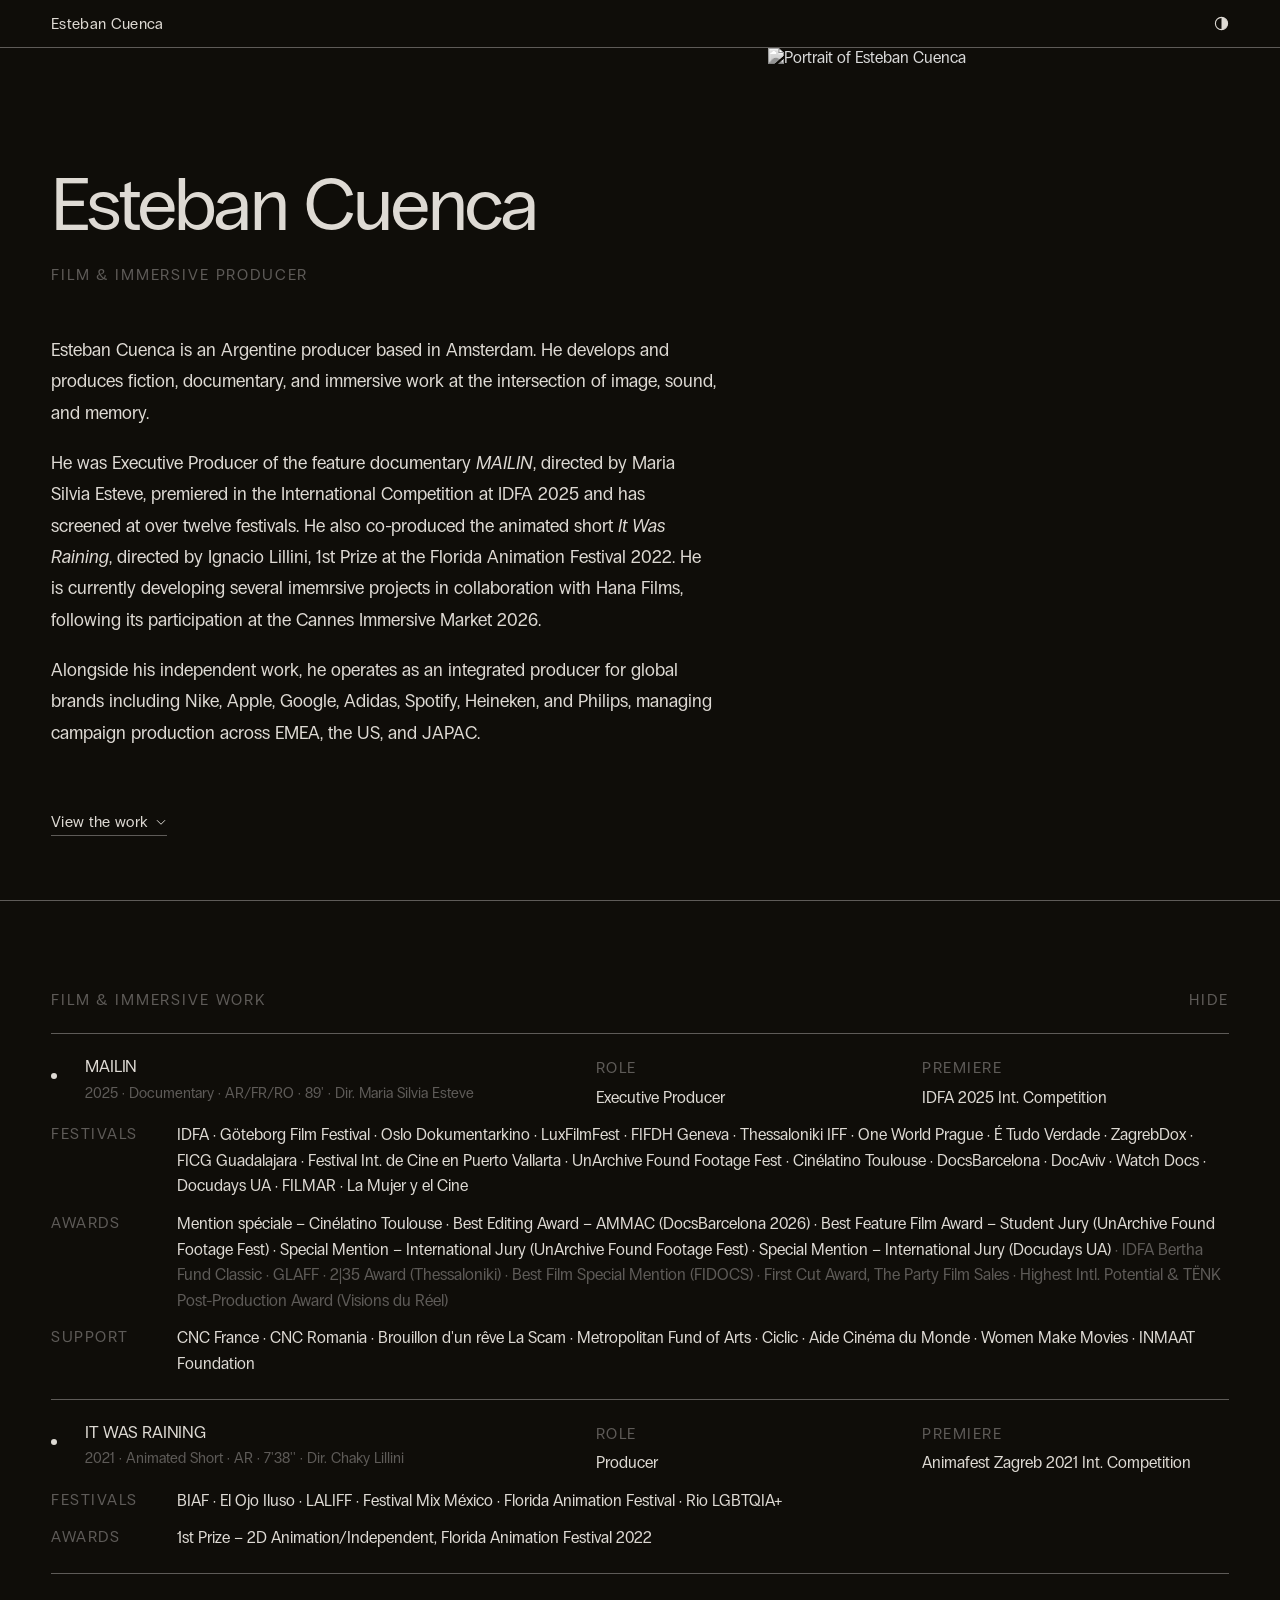
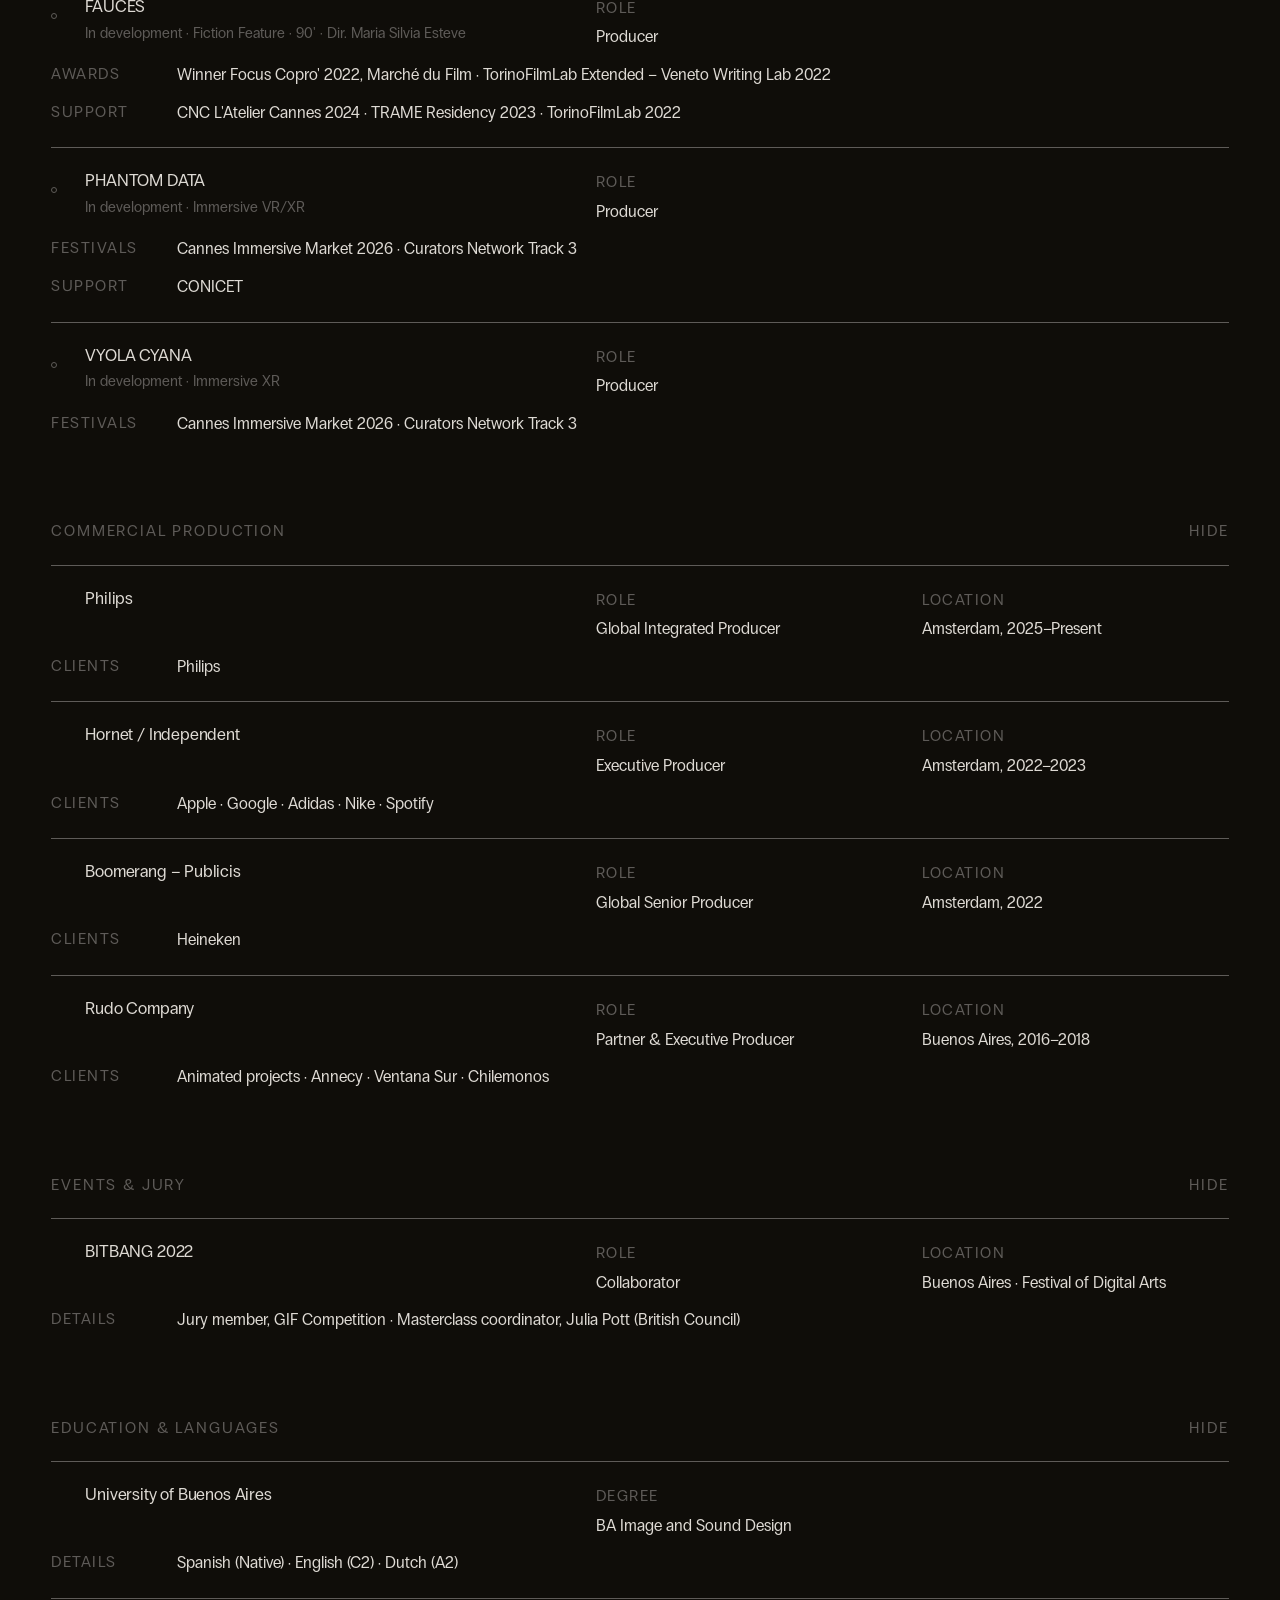
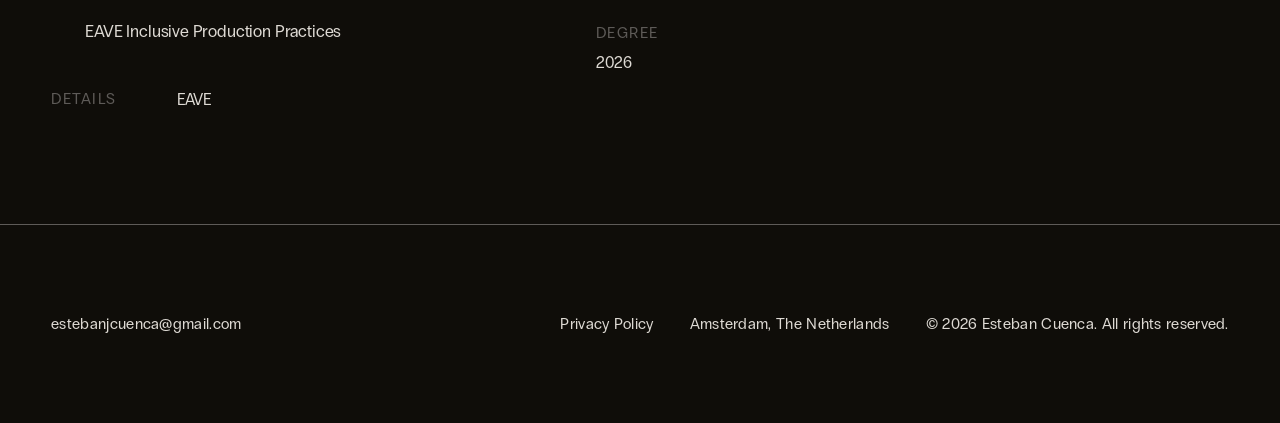
==== commit 3f7681e2: "Hide Fauces/Phantom Data from production, update bio copy - Tag FAUCES row {dev} so it's hidden on p" ====
--- a/index.html
+++ b/index.html
@@ -6,7 +6,7 @@
 <meta http-equiv="content-language" content="en">
 <meta name="google" content="notranslate">
 <title>Esteban Cuenca — Film &amp; Immersive Producer | Amsterdam</title>
-<meta name="description" content="Esteban Cuenca is an Argentine producer based in Amsterdam. Documentary, fiction, and immersive work — MAILIN (IDFA 2025), Phantom Data (Cannes 2026), Fauces.">
+<meta name="description" content="Esteban Cuenca is an Argentine producer based in Amsterdam. Documentary, fiction, and immersive work — MAILIN (IDFA 2025), Cannes Immersive Market 2026.">
 <meta name="author" content="Esteban Cuenca">
 <meta name="robots" content="index, follow">
 <link rel="canonical" href="https://www.estebancuenca.com/">
@@ -15,14 +15,14 @@
 <meta property="og:site_name" content="Esteban Cuenca">
 <meta property="og:locale" content="en_US">
 <meta property="og:title" content="Esteban Cuenca — Film &amp; Immersive Producer">
-<meta property="og:description" content="Documentary, fiction, and immersive work at the intersection of image, sound, and memory. MAILIN (IDFA 2025), Phantom Data (Cannes 2026).">
+<meta property="og:description" content="Documentary, fiction, and immersive work at the intersection of image, sound, and memory. MAILIN (IDFA 2025), Cannes Immersive Market 2026.">
 <meta property="og:url" content="https://www.estebancuenca.com/">
 <meta property="og:image" content="https://www.estebancuenca.com/photo.jpg">
 <meta property="og:image:width" content="1200">
 <meta property="og:image:alt" content="Esteban Cuenca — Film & Immersive Producer">
 <meta name="twitter:card" content="summary_large_image">
 <meta name="twitter:title" content="Esteban Cuenca — Film &amp; Immersive Producer">
-<meta name="twitter:description" content="Documentary, fiction, and immersive work at the intersection of image, sound, and memory. MAILIN (IDFA 2025), Phantom Data (Cannes 2026).">
+<meta name="twitter:description" content="Documentary, fiction, and immersive work at the intersection of image, sound, and memory. MAILIN (IDFA 2025), Cannes Immersive Market 2026.">
 <meta name="twitter:image" content="https://www.estebancuenca.com/photo.jpg">
 <script type="application/ld+json">
 {
